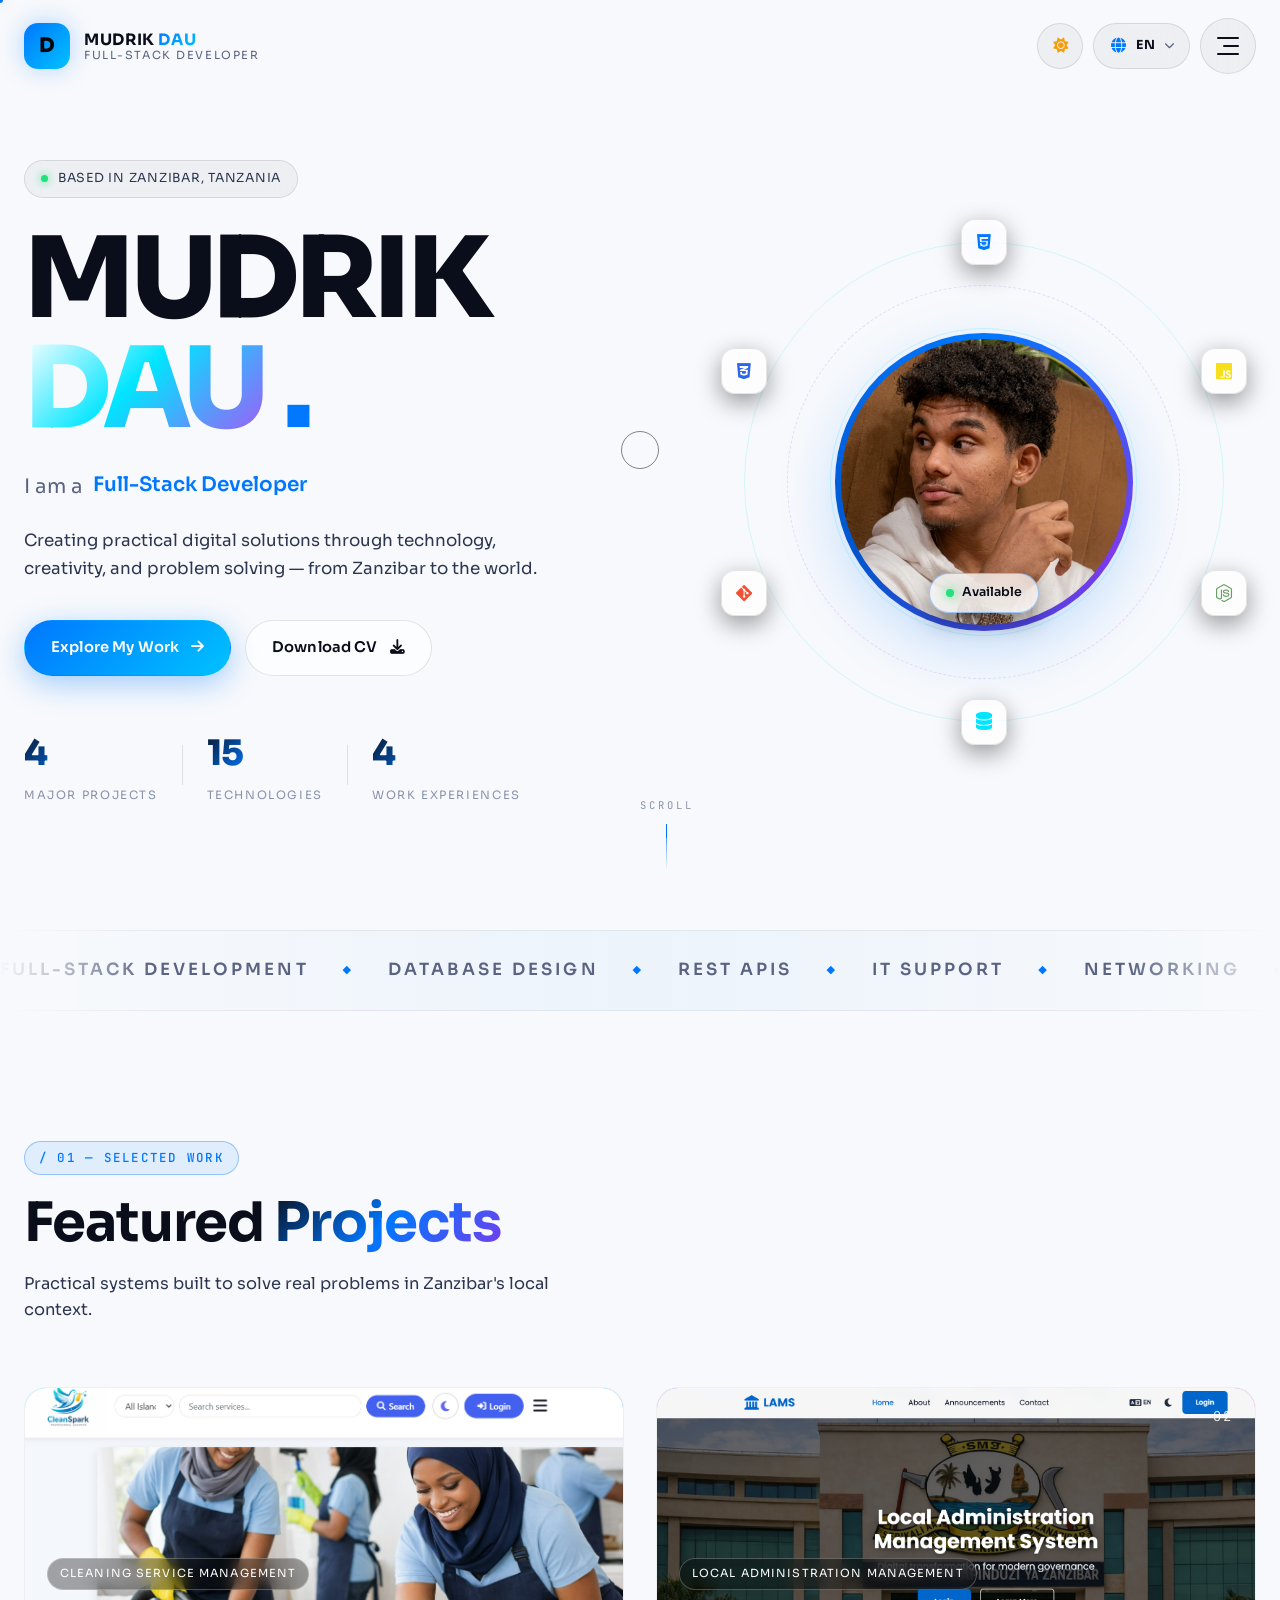
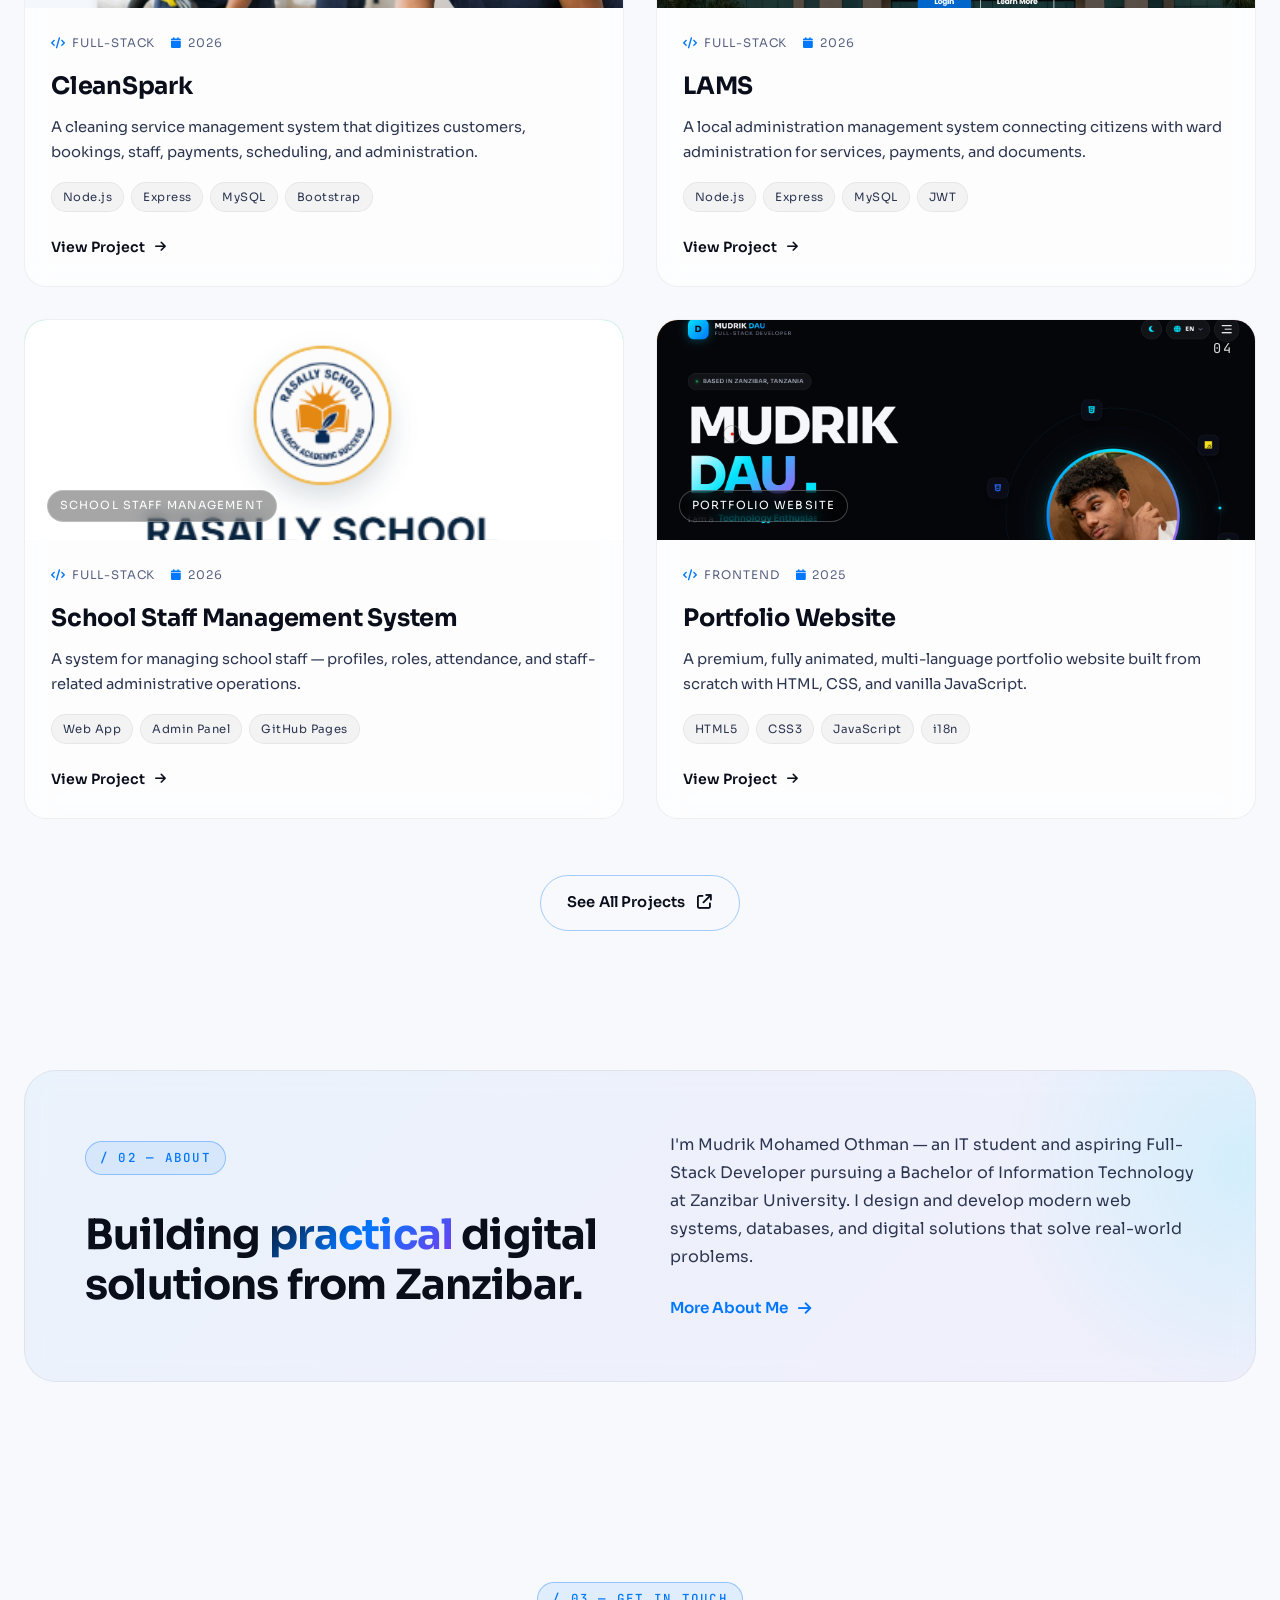
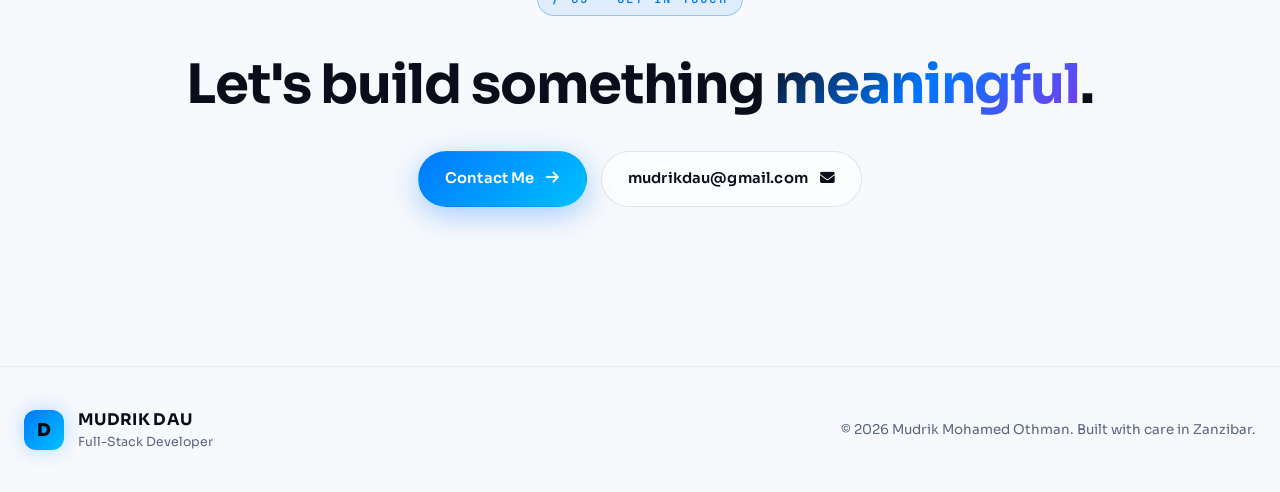
==== index.html @ d0002aa5 "heavy improve" ====
<!DOCTYPE html>
<html lang="en">
<head>
    <meta charset="UTF-8" />
    <meta name="viewport" content="width=device-width, initial-scale=1.0" />
    <meta name="description" content="Mudrik Dau — Full-Stack Developer, IT Student & Technology Enthusiast from Zanzibar. Creating practical digital solutions." />
    <meta name="author" content="Mudrik Mohamed Othman (DAU)" />
    <meta name="theme-color" content="#05060a" />

    <title>MUDRIK DAU — Full-Stack Developer & IT Student</title>

    <!-- Fonts -->
    <link rel="preconnect" href="https://fonts.googleapis.com" />
    <link rel="preconnect" href="https://fonts.gstatic.com" crossorigin />
    <link href="https://fonts.googleapis.com/css2?family=Sora:wght@300;400;500;600;700;800&family=Space+Grotesk:wght@300;400;500;600;700&family=JetBrains+Mono:wght@300;400;500&display=swap" rel="stylesheet" />

    <!-- Icons -->
    <link rel="stylesheet" href="https://cdnjs.cloudflare.com/ajax/libs/font-awesome/6.5.1/css/all.min.css" />

    <!-- Styles -->
    <link rel="stylesheet" href="css/global.css" />
    <link rel="stylesheet" href="css/navbar.css" />
    <link rel="stylesheet" href="css/controls.css" />
    <link rel="stylesheet" href="css/home.css" />
    <link rel="stylesheet" href="css/animations.css" />
    <link rel="stylesheet" href="css/mobile-perf.css" />
    <link rel="stylesheet" href="css/projects.css" />

    <link rel="icon" type="image/svg+xml" href="data:image/svg+xml,%3Csvg xmlns='http://www.w3.org/2000/svg' viewBox='0 0 100 100'%3E%3Crect width='100' height='100' rx='20' fill='%2305060a'/%3E%3Ctext x='50' y='68' font-size='52' font-family='Arial' font-weight='bold' fill='%2300e5ff' text-anchor='middle'%3ED%3C/text%3E%3C/svg%3E" />

    <!-- FOUC Guard: Apply saved theme before first paint -->
    <script>
        (function () {
            try {
                var t = localStorage.getItem('dau:theme');
                if (t === 'light' || t === 'dark') {
                    document.documentElement.setAttribute('data-theme', t);
                } else if (window.matchMedia && window.matchMedia('(prefers-color-scheme: light)').matches) {
                    document.documentElement.setAttribute('data-theme', 'light');
                } else {
                    document.documentElement.setAttribute('data-theme', 'dark');
                }
                var l = localStorage.getItem('dau:lang');
                if (l && ['en','sw','zh','ar','fr'].indexOf(l) !== -1) {
                    document.documentElement.setAttribute('lang', l);
                    document.documentElement.setAttribute('dir', l === 'ar' ? 'rtl' : 'ltr');
                }
            } catch (e) {}
        })();
    </script>
</head>
<body>

    <!-- ==================== LOADING SCREEN ==================== -->
    <div class="loader" id="loader">
        <div class="loader__content">
            <div class="loader__logo">
                <span class="loader__letter">D</span>
                <span class="loader__letter">A</span>
                <span class="loader__letter">U</span>
            </div>
            <div class="loader__bar">
                <div class="loader__bar-fill" id="loaderBar"></div>
            </div>
            <p class="loader__text">INITIALIZING <span class="loader__dots">...</span></p>
        </div>
    </div>

    <!-- ==================== CUSTOM CURSOR ==================== -->
    <div class="cursor" id="cursor">
        <div class="cursor__dot"></div>
        <div class="cursor__ring"></div>
    </div>

    <!-- ==================== BACKGROUND LAYERS ==================== -->
    <div class="bg-layers">
        <div class="bg-grid"></div>
        <div class="bg-glow bg-glow--1"></div>
        <div class="bg-glow bg-glow--2"></div>
        <div class="bg-glow bg-glow--3"></div>
        <canvas id="particles"></canvas>
    </div>

    <!-- ==================== NAVBAR ==================== -->
    <header class="navbar" id="navbar">
        <div class="navbar__inner">
            <a href="index.html" class="navbar__brand" aria-label="DAU Home">
                <span class="navbar__brand-mark">
                    <span>D</span>
                </span>
                <span class="navbar__brand-text">
                    <span class="navbar__brand-name">MUDRIK <em>DAU</em></span>
                    <span class="navbar__brand-sub" data-i18n="brand.sub">Full-Stack Developer</span>
                </span>
            </a>

            <div class="navbar__actions">

                <!-- Theme Toggle -->
                <button class="ctrl-btn ctrl-btn--theme" id="themeToggle" aria-label="Toggle theme" title="Toggle theme">
                    <span class="ctrl-btn__icon">
                        <i class="fa-solid fa-moon icon-moon"></i>
                        <i class="fa-solid fa-sun icon-sun"></i>
                    </span>
                </button>

                <!-- Language Switcher -->
                <div class="lang" id="langSwitcher">
                    <button class="ctrl-btn ctrl-btn--lang" id="langToggle" aria-label="Change language" aria-expanded="false">
                        <span class="ctrl-btn__icon"><i class="fa-solid fa-globe"></i></span>
                        <span class="ctrl-btn__label" id="langCurrent">EN</span>
                        <span class="ctrl-btn__caret"><i class="fa-solid fa-chevron-down"></i></span>
                    </button>

                    <div class="lang__dropdown" id="langDropdown" role="menu" aria-hidden="true">
                        <button class="lang__item" data-lang="en" role="menuitem">
                            <span class="lang__flag">🇬🇧</span>
                            <span class="lang__name">English</span>
                            <span class="lang__code">EN</span>
                        </button>
                        <button class="lang__item" data-lang="sw" role="menuitem">
                            <span class="lang__flag">🇹🇿</span>
                            <span class="lang__name">Kiswahili</span>
                            <span class="lang__code">SW</span>
                        </button>
                        <button class="lang__item" data-lang="zh" role="menuitem">
                            <span class="lang__flag">🇨🇳</span>
                            <span class="lang__name">中文</span>
                            <span class="lang__code">ZH</span>
                        </button>
                        <button class="lang__item" data-lang="ar" role="menuitem">
                            <span class="lang__flag">🇸🇦</span>
                            <span class="lang__name">العربية</span>
                            <span class="lang__code">AR</span>
                        </button>
                        <button class="lang__item" data-lang="fr" role="menuitem">
                            <span class="lang__flag">🇫🇷</span>
                            <span class="lang__name">Français</span>
                            <span class="lang__code">FR</span>
                        </button>
                    </div>
                </div>

                <!-- Hamburger -->
                <button class="navbar__toggle" id="navbarToggle" aria-label="Open menu" aria-expanded="false">
                    <span></span>
                    <span></span>
                    <span></span>
                </button>
            </div>
        </div>
    </header>

    <!-- ==================== FULLSCREEN MENU ==================== -->
    <nav class="menu" id="menu" aria-hidden="true">
        <div class="menu__bg"></div>
        <div class="menu__inner">
            <div class="menu__aside">
                <div class="menu__aside-block">
                    <span class="menu__aside-label" data-i18n="menu.aside.location">Location</span>
                    <span class="menu__aside-value">Maungani / Kombeni, Zanzibar</span>
                </div>
                <div class="menu__aside-block">
                    <span class="menu__aside-label" data-i18n="menu.aside.email">Email</span>
                    <a href="mailto:mudrikdau@gmail.com" class="menu__aside-value">mudrikdau@gmail.com</a>
                </div>
                <div class="menu__aside-block">
                    <span class="menu__aside-label" data-i18n="menu.aside.availability">Availability</span>
                    <span class="menu__aside-value menu__aside-value--status">
                        <span class="dot dot--live"></span>
                        <span data-i18n="menu.aside.open">Open to opportunities</span>
                    </span>
                </div>
                <div class="menu__aside-block">
                    <span class="menu__aside-label" data-i18n="menu.aside.socials">Socials</span>
                    <div class="menu__socials">
                        <a href="https://github.com/mudrikdau-ux" target="_blank" rel="noopener" aria-label="GitHub"><i class="fa-brands fa-github"></i></a>
                        <a href="https://www.linkedin.com/in/mudrik-dau" target="_blank" rel="noopener" aria-label="LinkedIn"><i class="fa-brands fa-linkedin-in"></i></a>
                        <a href="https://www.instagram.com/youngw_04" target="_blank" rel="noopener" aria-label="Instagram"><i class="fa-brands fa-instagram"></i></a>
                        <a href="https://x.com/" target="_blank" rel="noopener" aria-label="X"><i class="fa-brands fa-x-twitter"></i></a>
                    </div>
                </div>
            </div>

            <ul class="menu__list">
                <li class="menu__item">
                    <a href="index.html" class="menu__link" data-page="home">
                        <span class="menu__num">01</span>
                        <span class="menu__text" data-text="Home" data-i18n="menu.home">Home</span>
                    </a>
                </li>
                <li class="menu__item">
                    <a href="about.html" class="menu__link" data-page="about">
                        <span class="menu__num">02</span>
                        <span class="menu__text" data-text="About" data-i18n="menu.about">About</span>
                    </a>
                </li>
                <li class="menu__item">
                    <a href="skills.html" class="menu__link" data-page="skills">
                        <span class="menu__num">03</span>
                        <span class="menu__text" data-text="Skills" data-i18n="menu.skills">Skills</span>
                    </a>
                </li>
                <li class="menu__item">
                    <a href="experience.html" class="menu__link" data-page="experience">
                        <span class="menu__num">04</span>
                        <span class="menu__text" data-text="Experience" data-i18n="menu.experience">Experience</span>
                    </a>
                </li>
                <li class="menu__item">
                    <a href="projects.html" class="menu__link" data-page="projects">
                        <span class="menu__num">05</span>
                        <span class="menu__text" data-text="Projects" data-i18n="menu.projects">Projects</span>
                    </a>
                </li>
                <li class="menu__item">
                    <a href="certificates.html" class="menu__link" data-page="certificates">
                        <span class="menu__num">06</span>
                        <span class="menu__text" data-text="Certificates" data-i18n="menu.certificates">Certificates</span>
                    </a>
                </li>
                <li class="menu__item">
                    <a href="services.html" class="menu__link" data-page="services">
                        <span class="menu__num">07</span>
                        <span class="menu__text" data-text="Services" data-i18n="menu.services">Services</span>
                    </a>
                </li>
                <li class="menu__item">
                    <a href="achievements.html" class="menu__link" data-page="achievements">
                        <span class="menu__num">08</span>
                        <span class="menu__text" data-text="Achievements" data-i18n="menu.achievements">Achievements</span>
                    </a>
                </li>
                <li class="menu__item">
                    <a href="contact.html" class="menu__link" data-page="contact">
                        <span class="menu__num">09</span>
                        <span class="menu__text" data-text="Contact" data-i18n="menu.contact">Contact</span>
                    </a>
                </li>
            </ul>
        </div>
    </nav>

    <!-- ==================== HOME ==================== -->
    <main class="home" id="home">

        <!-- HERO -->
        <section class="hero">
            <div class="hero__container">

                <div class="hero__left">
                    <div class="hero__tagline">
                        <span class="hero__tagline-dot"></span>
                        <span data-i18n="hero.tagline">Based in Zanzibar, Tanzania</span>
                    </div>

                    <h1 class="hero__title">
                        <span class="hero__title-line" data-line="1">
                            <span class="hero__title-word">MUDRIK</span>
                        </span>
                        <span class="hero__title-line hero__title-line--accent" data-line="2">
                            <span class="hero__title-word">DAU</span>
                            <span class="hero__title-mark">.</span>
                        </span>
                    </h1>

                    <div class="hero__role">
                        <span class="hero__role-static" data-i18n="hero.roleStatic">I am a</span>
                        <span class="hero__role-rotate" id="roleRotate">
                            <span class="hero__role-word" data-i18n="hero.roles.0">Full-Stack Developer</span>
                            <span class="hero__role-word" data-i18n="hero.roles.1">IT Student</span>
                            <span class="hero__role-word" data-i18n="hero.roles.2">Technology Enthusiast</span>
                            <span class="hero__role-word" data-i18n="hero.roles.3">Problem Solver</span>
                        </span>
                    </div>

                    <p class="hero__desc" data-i18n="hero.desc">
                        Creating practical digital solutions through technology,
                        creativity, and problem solving — from Zanzibar to the world.
                    </p>

                    <div class="hero__actions">
                        <a href="projects.html" class="btn btn--primary" data-cursor="hover">
                            <span class="btn__text" data-i18n="hero.cta.primary">Explore My Work</span>
                            <span class="btn__icon"><i class="fa-solid fa-arrow-right"></i></span>
                        </a>
                        <a href="assets/images/cv/Mudrik_Mohamed_Othman_CV.pdf" class="btn btn--ghost" data-cursor="hover" download>
                            <span class="btn__text" data-i18n="hero.cta.secondary">Download CV</span>
                            <span class="btn__icon"><i class="fa-solid fa-download"></i></span>
                        </a>
                    </div>

                    <div class="hero__stats">
                        <div class="hero__stat">
                            <span class="hero__stat-num" data-count="4">0</span>
                            <span class="hero__stat-label" data-i18n="hero.stats.projects">Major Projects</span>
                        </div>
                        <div class="hero__stat-divider"></div>
                        <div class="hero__stat">
                            <span class="hero__stat-num" data-count="15">0</span>
                            <span class="hero__stat-label" data-i18n="hero.stats.technologies">Technologies</span>
                        </div>
                        <div class="hero__stat-divider"></div>
                        <div class="hero__stat">
                            <span class="hero__stat-num" data-count="4">0</span>
                            <span class="hero__stat-label" data-i18n="hero.stats.experiences">Work Experiences</span>
                        </div>
                    </div>
                </div>

                <div class="hero__right">
                    <div class="hero__visual">
                        <div class="hero__visual-ring hero__visual-ring--outer"></div>
                        <div class="hero__visual-ring hero__visual-ring--mid"></div>
                        <div class="hero__visual-ring hero__visual-ring--inner"></div>

                        <div class="hero__visual-orbit">
                            <span class="hero__chip hero__chip--1"><i class="fa-brands fa-html5"></i></span>
                            <span class="hero__chip hero__chip--2"><i class="fa-brands fa-js"></i></span>
                            <span class="hero__chip hero__chip--3"><i class="fa-brands fa-node-js"></i></span>
                            <span class="hero__chip hero__chip--4"><i class="fa-solid fa-database"></i></span>
                            <span class="hero__chip hero__chip--5"><i class="fa-brands fa-git-alt"></i></span>
                            <span class="hero__chip hero__chip--6"><i class="fa-brands fa-css3-alt"></i></span>
                        </div>

                        <div class="hero__visual-card" data-tilt>
                            <div class="hero__visual-card-inner">
                                <img src="assets/images/profile/profile.jpg" alt="Mudrik Dau" class="hero__photo" onerror="this.style.display='none'; this.parentElement.classList.add('hero__visual-card-inner--placeholder');" />
                                <div class="hero__visual-card-placeholder">
                                    <span>DAU</span>
                                    <small data-i18n="hero.profile">Profile</small>
                                </div>
                                <div class="hero__visual-card-shine"></div>
                            </div>
                            <div class="hero__visual-badge">
                                <span class="dot dot--live"></span>
                                <span data-i18n="hero.badge">Available</span>
                            </div>
                        </div>
                    </div>
                </div>

            </div>

            <div class="hero__scroll">
                <span data-i18n="hero.scroll">Scroll</span>
                <div class="hero__scroll-line"></div>
            </div>
        </section>

        <!-- MARQUEE STRIP -->
        <section class="marquee" aria-hidden="true">
            <div class="marquee__track">
                <div class="marquee__group">
                    <span data-i18n="marquee.1">FULL-STACK DEVELOPMENT</span>
                    <span class="marquee__dot">◆</span>
                    <span data-i18n="marquee.2">DATABASE DESIGN</span>
                    <span class="marquee__dot">◆</span>
                    <span data-i18n="marquee.3">REST APIS</span>
                    <span class="marquee__dot">◆</span>
                    <span data-i18n="marquee.4">IT SUPPORT</span>
                    <span class="marquee__dot">◆</span>
                    <span data-i18n="marquee.5">NETWORKING</span>
                    <span class="marquee__dot">◆</span>
                    <span data-i18n="marquee.6">PROBLEM SOLVING</span>
                    <span class="marquee__dot">◆</span>
                </div>
                <div class="marquee__group" aria-hidden="true">
                    <span data-i18n="marquee.1">FULL-STACK DEVELOPMENT</span>
                    <span class="marquee__dot">◆</span>
                    <span data-i18n="marquee.2">DATABASE DESIGN</span>
                    <span class="marquee__dot">◆</span>
                    <span data-i18n="marquee.3">REST APIS</span>
                    <span class="marquee__dot">◆</span>
                    <span data-i18n="marquee.4">IT SUPPORT</span>
                    <span class="marquee__dot">◆</span>
                    <span data-i18n="marquee.5">NETWORKING</span>
                    <span class="marquee__dot">◆</span>
                    <span data-i18n="marquee.6">PROBLEM SOLVING</span>
                    <span class="marquee__dot">◆</span>
                </div>
            </div>
        </section>

        <!-- ===================================================
             FEATURED PROJECTS
             =================================================== -->
        <section class="featured" id="featured">
            <div class="container">
                <div class="section-head">
                    <span class="section-head__label" data-i18n="featured.label">/ 01 — Selected Work</span>
                    <h2 class="section-head__title">
                        <span data-i18n="featured.titleA">Featured</span>
                        <em data-i18n="featured.titleB">Projects</em>
                    </h2>
                    <p class="section-head__desc" data-i18n="featured.desc">
                        Practical systems built to solve real problems in Zanzibar's local context.
                    </p>
                </div>

                <div class="featured__grid">

                    <!-- ============================================
                         01 — CLEANSPARK
                         ============================================ -->
                    <article class="project-card" data-cursor="hover">
                        <div class="project-card__visual">
                            <div class="project-card__visual-bg" style="background: linear-gradient(135deg, #00e5ff 0%, #0077ff 100%);"></div>
                            <img
                                src="assets/images/projects/csms.png"
                                alt="CleanSpark — Cleaning Service Management System preview"
                                class="proj-card__visual-img"
                                loading="lazy"
                                onerror="this.setAttribute('data-fallback','true');"
                            />
                            <div class="project-card__visual-grid"></div>
                            <div class="project-card__visual-num">01</div>
                            <div class="project-card__visual-tag" data-i18n="project.cleanspark.tag">Cleaning Service Management</div>
                        </div>
                        <div class="project-card__body">
                            <div class="project-card__meta">
                                <span class="project-card__meta-item"><i class="fa-solid fa-code"></i> <span data-i18n="project.meta.fullstack">Full-Stack</span></span>
                                <span class="project-card__meta-item"><i class="fa-solid fa-calendar"></i> 2026</span>
                            </div>
                            <h3 class="project-card__title">CleanSpark</h3>
                            <p class="project-card__desc" data-i18n="project.cleanspark.desc">
                                A cleaning service management system that digitizes customers,
                                bookings, staff, payments, scheduling, and administration.
                            </p>
                            <div class="project-card__tags">
                                <span>Node.js</span>
                                <span>Express</span>
                                <span>MySQL</span>
                                <span>Bootstrap</span>
                            </div>
                            <a href="projects.html" class="project-card__link">
                                <span data-i18n="project.view">View Project</span>
                                <i class="fa-solid fa-arrow-right"></i>
                            </a>
                        </div>
                    </article>

                    <!-- ============================================
                         02 — LAMS
                         ============================================ -->
                    <article class="project-card" data-cursor="hover">
                        <div class="project-card__visual">
                            <div class="project-card__visual-bg" style="background: linear-gradient(135deg, #a855f7 0%, #ec4899 100%);"></div>
                            <img
                                src="assets/images/projects/lams.png"
                                alt="LAMS — Local Administration Management System preview"
                                class="proj-card__visual-img"
                                loading="lazy"
                                onerror="this.setAttribute('data-fallback','true');"
                            />
                            <div class="project-card__visual-grid"></div>
                            <div class="project-card__visual-num">02</div>
                            <div class="project-card__visual-tag" data-i18n="project.lams.tag">Local Administration Management</div>
                        </div>
                        <div class="project-card__body">
                            <div class="project-card__meta">
                                <span class="project-card__meta-item"><i class="fa-solid fa-code"></i> <span data-i18n="project.meta.fullstack">Full-Stack</span></span>
                                <span class="project-card__meta-item"><i class="fa-solid fa-calendar"></i> 2026</span>
                            </div>
                            <h3 class="project-card__title">LAMS</h3>
                            <p class="project-card__desc" data-i18n="project.lams.desc">
                                A local administration management system connecting citizens
                                with ward administration for services, payments, and documents.
                            </p>
                            <div class="project-card__tags">
                                <span>Node.js</span>
                                <span>Express</span>
                                <span>MySQL</span>
                                <span>JWT</span>
                            </div>
                            <a href="projects.html" class="project-card__link">
                                <span data-i18n="project.view">View Project</span>
                                <i class="fa-solid fa-arrow-right"></i>
                            </a>
                        </div>
                    </article>

                    <!-- ============================================
                         03 — SCHOOL STAFF MANAGEMENT SYSTEM
                         ============================================ -->
                    <article class="project-card" data-cursor="hover">
                        <div class="project-card__visual">
                            <div class="project-card__visual-bg" style="background: linear-gradient(135deg, #22e07a 0%, #00e5ff 100%);"></div>
                            <img
                                src="assets/images/projects/ssms.png"
                                alt="School Staff Management System preview"
                                class="proj-card__visual-img"
                                loading="lazy"
                                onerror="this.setAttribute('data-fallback','true');"
                            />
                            <div class="project-card__visual-grid"></div>
                            <div class="project-card__visual-num">03</div>
                            <div class="project-card__visual-tag" data-i18n="project.ssms.tag">School Staff Management</div>
                        </div>
                        <div class="project-card__body">
                            <div class="project-card__meta">
                                <span class="project-card__meta-item"><i class="fa-solid fa-code"></i> <span data-i18n="project.meta.fullstack">Full-Stack</span></span>
                                <span class="project-card__meta-item"><i class="fa-solid fa-calendar"></i> 2026</span>
                            </div>
                            <h3 class="project-card__title">School Staff Management System</h3>
                            <p class="project-card__desc" data-i18n="project.ssms.desc">
                                A system for managing school staff — profiles, roles,
                                attendance, and staff-related administrative operations.
                            </p>
                            <div class="project-card__tags">
                                <span>Web App</span>
                                <span>Admin Panel</span>
                                <span>GitHub Pages</span>
                            </div>
                            <a href="projects.html" class="project-card__link">
                                <span data-i18n="project.view">View Project</span>
                                <i class="fa-solid fa-arrow-right"></i>
                            </a>
                        </div>
                    </article>

                    <!-- ============================================
                         04 — PORTFOLIO WEBSITE
                         ============================================ -->
                    <article class="project-card" data-cursor="hover">
                        <div class="project-card__visual">
                            <div class="project-card__visual-bg" style="background: linear-gradient(135deg, #f59e0b 0%, #a855f7 100%);"></div>
                            <img
                                src="assets/images/projects/portfolio.png"
                                alt="Mudrik Dau Portfolio Website preview"
                                class="proj-card__visual-img"
                                loading="lazy"
                                onerror="this.setAttribute('data-fallback','true');"
                            />
                            <div class="project-card__visual-grid"></div>
                            <div class="project-card__visual-num">04</div>
                            <div class="project-card__visual-tag" data-i18n="project.portfolio.tag">Portfolio Website</div>
                        </div>
                        <div class="project-card__body">
                            <div class="project-card__meta">
                                <span class="project-card__meta-item"><i class="fa-solid fa-code"></i> <span data-i18n="project.meta.frontend">Frontend</span></span>
                                <span class="project-card__meta-item"><i class="fa-solid fa-calendar"></i> 2025</span>
                            </div>
                            <h3 class="project-card__title">Portfolio Website</h3>
                            <p class="project-card__desc" data-i18n="project.portfolio.desc">
                                A premium, fully animated, multi-language portfolio website
                                built from scratch with HTML, CSS, and vanilla JavaScript.
                            </p>
                            <div class="project-card__tags">
                                <span>HTML5</span>
                                <span>CSS3</span>
                                <span>JavaScript</span>
                                <span>i18n</span>
                            </div>
                            <a href="projects.html" class="project-card__link">
                                <span data-i18n="project.view">View Project</span>
                                <i class="fa-solid fa-arrow-right"></i>
                            </a>
                        </div>
                    </article>

                </div>

                <div class="featured__cta">
                    <a href="projects.html" class="btn btn--outline" data-cursor="hover">
                        <span class="btn__text" data-i18n="featured.cta">See All Projects</span>
                        <span class="btn__icon"><i class="fa-solid fa-arrow-up-right-from-square"></i></span>
                    </a>
                </div>
            </div>
        </section>

        <!-- QUICK ABOUT STRIP -->
        <section class="quick-about">
            <div class="container">
                <div class="quick-about__grid">
                    <div class="quick-about__left">
                        <span class="section-head__label" data-i18n="quickabout.label">/ 02 — About</span>
                        <h2 class="quick-about__title">
                            <span data-i18n="quickabout.titleA">Building</span>
                            <em data-i18n="quickabout.titleB">practical</em>
                            <span data-i18n="quickabout.titleC">digital solutions from Zanzibar.</span>
                        </h2>
                    </div>
                    <div class="quick-about__right">
                        <p data-i18n="quickabout.desc">
                            I'm Mudrik Mohamed Othman — an IT student and aspiring Full-Stack Developer
                            pursuing a Bachelor of Information Technology at Zanzibar University.
                            I design and develop modern web systems, databases, and digital
                            solutions that solve real-world problems.
                        </p>
                        <a href="about.html" class="link-arrow" data-cursor="hover">
                            <span data-i18n="quickabout.link">More About Me</span>
                            <i class="fa-solid fa-arrow-right"></i>
                        </a>
                    </div>
                </div>
            </div>
        </section>

        <!-- CTA CONTACT -->
        <section class="cta-band">
            <div class="container">
                <div class="cta-band__inner">
                    <span class="section-head__label" data-i18n="cta.label">/ 03 — Get in Touch</span>
                    <h2 class="cta-band__title">
                        <span data-i18n="cta.titleA">Let's build something</span>
                        <em data-i18n="cta.titleB">meaningful</em><span>.</span>
                    </h2>
                    <div class="cta-band__actions">
                        <a href="contact.html" class="btn btn--primary" data-cursor="hover">
                            <span class="btn__text" data-i18n="cta.contact">Contact Me</span>
                            <span class="btn__icon"><i class="fa-solid fa-arrow-right"></i></span>
                        </a>
                        <a href="mailto:mudrikdau@gmail.com" class="btn btn--ghost" data-cursor="hover">
                            <span class="btn__text">mudrikdau@gmail.com</span>
                            <span class="btn__icon"><i class="fa-solid fa-envelope"></i></span>
                        </a>
                    </div>
                </div>
            </div>
        </section>

    </main>

    <!-- ==================== FOOTER ==================== -->
    <footer class="footer">
        <div class="container">
            <div class="footer__inner">
                <div class="footer__brand">
                    <span class="footer__brand-mark">D</span>
                    <div>
                        <span class="footer__brand-name">MUDRIK DAU</span>
                        <span class="footer__brand-sub" data-i18n="brand.sub">Full-Stack Developer | IT Student</span>
                    </div>
                </div>
                <p class="footer__copy">
                    © <span id="year"></span> Mudrik Mohamed Othman. <span data-i18n="footer.copy">Built with care in Zanzibar.</span>
                </p>
            </div>
        </div>
    </footer>

    <!-- Scripts -->
    <script src="js/i18n.js"></script>
    <script src="js/theme.js"></script>
    <script src="js/global.js"></script>
    <script src="js/navbar.js"></script>
    <script src="js/particles.js"></script>
    <script src="js/animations.js"></script>
    <script src="js/home.js"></script>
</body>
</html>
---- css/global.css ----
/* =========================================================
   GLOBAL DESIGN SYSTEM — MUDRIK DAU PORTFOLIO
   ========================================================= */

/* ---------- RESET ---------- */
*,
*::before,
*::after {
    margin: 0;
    padding: 0;
    box-sizing: border-box;
}

html {
    scroll-behavior: smooth;
    -webkit-text-size-adjust: 100%;
}

body {
    font-family: 'Sora', 'Space Grotesk', system-ui, -apple-system, sans-serif;
    background: var(--bg-0);
    color: var(--text-0);
    line-height: 1.6;
    overflow-x: hidden;
    min-height: 100vh;
    -webkit-font-smoothing: antialiased;
    -moz-osx-font-smoothing: grayscale;
}

/* ---------- THEME FOUC GUARD ---------- */
html {
    background: #05060a;
}
html[data-theme="light"] {
    background: #f7f9fc;
}

body.no-scroll {
    overflow: hidden;
}

img,
picture,
video,
canvas,
svg {
    display: block;
    max-width: 100%;
}

a {
    color: inherit;
    text-decoration: none;
}

button {
    font: inherit;
    color: inherit;
    background: none;
    border: none;
    cursor: pointer;
}

ul,
ol {
    list-style: none;
}

input,
textarea,
select {
    font: inherit;
    color: inherit;
}

/* ---------- DESIGN TOKENS ---------- */
:root {
    /* Backgrounds */
    --bg-0: #05060a;
    --bg-1: #0a0c14;
    --bg-2: #0f1220;
    --bg-3: #151a2c;

    /* Surfaces */
    --surface-1: rgba(255, 255, 255, 0.03);
    --surface-2: rgba(255, 255, 255, 0.05);
    --surface-3: rgba(255, 255, 255, 0.08);
    --glass-bg: rgba(15, 18, 32, 0.55);
    --glass-border: rgba(255, 255, 255, 0.08);

    /* Text */
    --text-0: #f5f7fa;
    --text-1: #b8c0d4;
    --text-2: #7a8299;
    --text-3: #4a5266;

    /* Accents */
    --accent: #00e5ff;
    --accent-2: #0077ff;
    --accent-3: #a855f7;
    --accent-glow: rgba(0, 229, 255, 0.35);
    --accent-soft: rgba(0, 229, 255, 0.12);

    /* Status */
    --green: #22e07a;
    --red: #ff4d6d;

    /* Borders */
    --border-1: rgba(255, 255, 255, 0.06);
    --border-2: rgba(255, 255, 255, 0.1);
    --border-accent: rgba(0, 229, 255, 0.3);

    /* Gradients */
    --grad-accent: linear-gradient(135deg, #00e5ff 0%, #0077ff 100%);
    --grad-accent-2: linear-gradient(135deg, #a855f7 0%, #ec4899 100%);
    --grad-text: linear-gradient(135deg, #ffffff 0%, #00e5ff 50%, #a855f7 100%);

    /* Shadows */
    --shadow-sm: 0 2px 8px rgba(0, 0, 0, 0.3);
    --shadow-md: 0 8px 32px rgba(0, 0, 0, 0.4);
    --shadow-lg: 0 20px 60px rgba(0, 0, 0, 0.5);
    --shadow-glow: 0 0 40px rgba(0, 229, 255, 0.25);

    /* Radii */
    --r-sm: 8px;
    --r-md: 14px;
    --r-lg: 22px;
    --r-xl: 32px;
    --r-full: 999px;

    /* Layout */
    --container: 1280px;
    --container-pad: 24px;
    --nav-h: 84px;

    /* Motion */
    --ease: cubic-bezier(0.22, 1, 0.36, 1);
    --ease-2: cubic-bezier(0.65, 0, 0.35, 1);
    --dur-1: 0.25s;
    --dur-2: 0.45s;
    --dur-3: 0.8s;

    /* Typography scale */
    --font-mono: 'JetBrains Mono', ui-monospace, monospace;
}

/* ---------- CONTAINER ---------- */
.container {
    width: 100%;
    max-width: var(--container);
    margin-inline: auto;
    padding-inline: var(--container-pad);
}

/* ---------- BACKGROUND LAYERS ---------- */
.bg-layers {
    position: fixed;
    inset: 0;
    z-index: -1;
    pointer-events: none;
    overflow: hidden;
    background: var(--bg-0);
}

.bg-grid {
    position: absolute;
    inset: 0;
    background-image:
        linear-gradient(rgba(255, 255, 255, 0.025) 1px, transparent 1px),
        linear-gradient(90deg, rgba(255, 255, 255, 0.025) 1px, transparent 1px);
    background-size: 60px 60px;
    mask-image: radial-gradient(ellipse 80% 60% at 50% 40%, #000 30%, transparent 100%);
    -webkit-mask-image: radial-gradient(ellipse 80% 60% at 50% 40%, #000 30%, transparent 100%);
}

.bg-glow {
    position: absolute;
    border-radius: 50%;
    filter: blur(120px);
    opacity: 0.55;
    will-change: transform;
}

.bg-glow--1 {
    width: 620px;
    height: 620px;
    background: radial-gradient(circle, rgba(0, 229, 255, 0.35), transparent 70%);
    top: -180px;
    left: -180px;
    animation: glowFloat1 22s ease-in-out infinite;
}

.bg-glow--2 {
    width: 720px;
    height: 720px;
    background: radial-gradient(circle, rgba(168, 85, 247, 0.28), transparent 70%);
    bottom: -260px;
    right: -220px;
    animation: glowFloat2 26s ease-in-out infinite;
}

.bg-glow--3 {
    width: 480px;
    height: 480px;
    background: radial-gradient(circle, rgba(0, 119, 255, 0.22), transparent 70%);
    top: 45%;
    left: 55%;
    animation: glowFloat3 30s ease-in-out infinite;
}

@keyframes glowFloat1 {
    0%, 100% { transform: translate(0, 0) scale(1); }
    50% { transform: translate(80px, 60px) scale(1.15); }
}

@keyframes glowFloat2 {
    0%, 100% { transform: translate(0, 0) scale(1); }
    50% { transform: translate(-90px, -70px) scale(1.12); }
}

@keyframes glowFloat3 {
    0%, 100% { transform: translate(0, 0) scale(1); }
    50% { transform: translate(-60px, 80px) scale(0.9); }
}

#particles {
    position: absolute;
    inset: 0;
    width: 100%;
    height: 100%;
    opacity: 0.6;
}

/* ---------- SELECTION ---------- */
::selection {
    background: var(--accent);
    color: #05060a;
}

/* ---------- SCROLLBAR ---------- */
::-webkit-scrollbar {
    width: 10px;
}

::-webkit-scrollbar-track {
    background: var(--bg-0);
}

::-webkit-scrollbar-thumb {
    background: linear-gradient(180deg, var(--accent), var(--accent-3));
    border-radius: 999px;
    border: 2px solid var(--bg-0);
}

::-webkit-scrollbar-thumb:hover {
    background: linear-gradient(180deg, var(--accent-3), var(--accent));
}

/* ---------- TYPOGRAPHY HELPERS ---------- */
.section-head {
    max-width: 720px;
    margin-bottom: 64px;
}

.section-head__label {
    display: inline-block;
    font-family: var(--font-mono);
    font-size: 0.78rem;
    font-weight: 500;
    letter-spacing: 0.18em;
    text-transform: uppercase;
    color: var(--accent);
    margin-bottom: 18px;
    padding: 6px 14px;
    background: var(--accent-soft);
    border: 1px solid var(--border-accent);
    border-radius: var(--r-full);
}

.section-head__title {
    font-size: clamp(2rem, 5vw, 3.4rem);
    font-weight: 700;
    line-height: 1.1;
    letter-spacing: -0.02em;
    margin-bottom: 18px;
}

.section-head__title em {
    font-style: normal;
    background: var(--grad-text);
    -webkit-background-clip: text;
    background-clip: text;
    -webkit-text-fill-color: transparent;
}

.section-head__desc {
    color: var(--text-1);
    font-size: 1.02rem;
    max-width: 560px;
}

/* ---------- BUTTONS ---------- */
.btn {
    position: relative;
    display: inline-flex;
    align-items: center;
    gap: 12px;
    padding: 15px 26px;
    font-size: 0.92rem;
    font-weight: 600;
    letter-spacing: 0.01em;
    border-radius: var(--r-full);
    border: 1px solid transparent;
    cursor: pointer;
    overflow: hidden;
    transition: transform var(--dur-1) var(--ease),
                box-shadow var(--dur-2) var(--ease),
                background var(--dur-2) var(--ease),
                border-color var(--dur-2) var(--ease);
    will-change: transform;
}

.btn__text {
    position: relative;
    z-index: 2;
}

.btn__icon {
    position: relative;
    z-index: 2;
    display: inline-flex;
    align-items: center;
    justify-content: center;
    transition: transform var(--dur-2) var(--ease);
}

.btn:hover .btn__icon {
    transform: translateX(4px);
}

.btn--primary {
    background: var(--grad-accent);
    color: #05060a;
    box-shadow: 0 8px 30px rgba(0, 229, 255, 0.35);
}

.btn--primary::before {
    content: '';
    position: absolute;
    inset: 0;
    background: linear-gradient(135deg, #ffffff 0%, #00e5ff 100%);
    opacity: 0;
    transition: opacity var(--dur-2) var(--ease);
}

.btn--primary:hover::before {
    opacity: 1;
}

.btn--primary:hover {
    transform: translateY(-3px);
    box-shadow: 0 14px 44px rgba(0, 229, 255, 0.5);
}

.btn--ghost {
    background: var(--surface-2);
    color: var(--text-0);
    border-color: var(--border-2);
    backdrop-filter: blur(12px);
    -webkit-backdrop-filter: blur(12px);
}

.btn--ghost:hover {
    background: var(--surface-3);
    border-color: var(--border-accent);
    transform: translateY(-3px);
    box-shadow: 0 10px 30px rgba(0, 229, 255, 0.15);
}

.btn--outline {
    background: transparent;
    color: var(--text-0);
    border-color: var(--border-accent);
}

.btn--outline:hover {
    background: var(--accent-soft);
    transform: translateY(-3px);
    box-shadow: 0 10px 30px rgba(0, 229, 255, 0.2);
}


.link-arrow {
    display: inline-flex;
    align-items: center;
    gap: 10px;
    font-weight: 600;
    font-size: 0.95rem;
    color: var(--accent);
    transition: gap var(--dur-2) var(--ease), color var(--dur-2) var(--ease);
}

.link-arrow:hover {
    gap: 16px;
    color: #ffffff;
}

/* ---------- DOT ---------- */
.dot {
    display: inline-block;
    width: 8px;
    height: 8px;
    border-radius: 50%;
    background: var(--green);
    box-shadow: 0 0 12px var(--green);
}

.dot--live {
    animation: dotPulse 2s ease-in-out infinite;
}

@keyframes dotPulse {
    0%, 100% { opacity: 1; transform: scale(1); }
    50% { opacity: 0.5; transform: scale(0.8); }
}

/* ---------- LOADER ---------- */
.loader {
    position: fixed;
    inset: 0;
    z-index: 99999;
    background: var(--bg-0);
    display: flex;
    align-items: center;
    justify-content: center;
    transition: opacity 0.6s var(--ease), visibility 0.6s var(--ease);
}

.loader.is-hidden {
    opacity: 0;
    visibility: hidden;
    pointer-events: none;
}

.loader__content {
    display: flex;
    flex-direction: column;
    align-items: center;
    gap: 28px;
}

.loader__logo {
    display: flex;
    gap: 6px;
    font-family: 'Sora', sans-serif;
    font-weight: 800;
    font-size: clamp(2.5rem, 8vw, 4.5rem);
    letter-spacing: -0.02em;
}

.loader__letter {
    display: inline-block;
    background: var(--grad-text);
    -webkit-background-clip: text;
    background-clip: text;
    -webkit-text-fill-color: transparent;
    opacity: 0;
    transform: translateY(30px) rotateX(-90deg);
    animation: loaderLetter 0.8s var(--ease) forwards;
}

.loader__letter:nth-child(1) { animation-delay: 0.1s; }
.loader__letter:nth-child(2) { animation-delay: 0.25s; }
.loader__letter:nth-child(3) { animation-delay: 0.4s; }

@keyframes loaderLetter {
    to {
        opacity: 1;
        transform: translateY(0) rotateX(0);
    }
}

.loader__bar {
    width: 260px;
    height: 2px;
    background: var(--surface-3);
    border-radius: var(--r-full);
    overflow: hidden;
    position: relative;
}

.loader__bar-fill {
    height: 100%;
    width: 0%;
    background: var(--grad-accent);
    border-radius: var(--r-full);
    transition: width 0.15s linear;
    box-shadow: 0 0 12px var(--accent-glow);
}

.loader__text {
    font-family: var(--font-mono);
    font-size: 0.72rem;
    letter-spacing: 0.28em;
    color: var(--text-2);
    text-transform: uppercase;
}

.loader__dots {
    display: inline-block;
    width: 24px;
    animation: dotsBlink 1.2s steps(4, end) infinite;
    overflow: hidden;
    vertical-align: bottom;
}

@keyframes dotsBlink {
    0% { width: 0; }
    100% { width: 24px; }
}

/* ---------- THEME TRANSITION ---------- */
body,
.navbar,
.menu__bg,
.project-card,
.footer,
.btn,
.ctrl-btn,
.lang__dropdown,
.quick-about__grid {
    transition:
        background-color 0.5s var(--ease),
        color 0.5s var(--ease),
        border-color 0.5s var(--ease);
}

/* ---------- CUSTOM CURSOR ---------- */
.cursor {
    position: fixed;
    top: 0;
    left: 0;
    z-index: 99998;
    pointer-events: none;
    mix-blend-mode: difference;
    display: none;
}

@media (hover: hover) and (pointer: fine) {
    .cursor { display: block; }
}

.cursor__dot,
.cursor__ring {
    position: absolute;
    top: 0;
    left: 0;
    border-radius: 50%;
    transform: translate(-50%, -50%);
    will-change: transform, width, height;
}

.cursor__dot {
    width: 6px;
    height: 6px;
    background: var(--accent);
    transition: transform 0.08s linear;
    box-shadow: 0 0 14px var(--accent-glow);
}

.cursor__ring {
    width: 38px;
    height: 38px;
    border: 1.5px solid rgba(255, 255, 255, 0.55);
    transition: transform 0.18s var(--ease),
                width 0.25s var(--ease),
                height 0.25s var(--ease),
                border-color 0.25s var(--ease),
                background 0.25s var(--ease);
}

.cursor.is-hover .cursor__ring {
    width: 64px;
    height: 64px;
    border-color: var(--accent);
    background: rgba(0, 229, 255, 0.08);
}

.cursor.is-hover .cursor__dot {
    transform: translate(-50%, -50%) scale(0.5);
}

.cursor.is-click .cursor__ring {
    width: 26px;
    height: 26px;
    background: rgba(0, 229, 255, 0.25);
}

/* ---------- FOOTER ---------- */
.footer {
    position: relative;
    margin-top: 120px;
    padding: 40px 0;
    border-top: 1px solid var(--border-1);
    background: rgba(5, 6, 10, 0.6);
    backdrop-filter: blur(12px);
    -webkit-backdrop-filter: blur(12px);
}

.footer__inner {
    display: flex;
    align-items: center;
    justify-content: space-between;
    gap: 24px;
    flex-wrap: wrap;
}

.footer__brand {
    display: flex;
    align-items: center;
    gap: 14px;
}

.footer__brand-mark {
    display: grid;
    place-items: center;
    width: 40px;
    height: 40px;
    border-radius: 12px;
    background: var(--grad-accent);
    color: #05060a;
    font-weight: 800;
    font-size: 1.1rem;
    box-shadow: 0 0 20px var(--accent-glow);
}

.footer__brand-name {
    display: block;
    font-weight: 700;
    letter-spacing: 0.02em;
}

.footer__brand-sub {
    display: block;
    font-size: 0.78rem;
    color: var(--text-2);
}

.footer__copy {
    font-size: 0.84rem;
    color: var(--text-2);
}

/* ---------- UTILITIES ---------- */
.reveal {
    opacity: 0;
    transform: translateY(40px);
    transition: opacity 0.9s var(--ease), transform 0.9s var(--ease);
}

.reveal.is-visible {
    opacity: 1;
    transform: translateY(0);
}

/* ---------- REDUCED MOTION ---------- */
@media (prefers-reduced-motion: reduce) {
    *,
    *::before,
    *::after {
        animation-duration: 0.01ms !important;
        animation-iteration-count: 1 !important;
        transition-duration: 0.01ms !important;
        scroll-behavior: auto !important;
    }

    .reveal {
        opacity: 1;
        transform: none;
    }
}
---- css/navbar.css ----
/* =========================================================
   NAVBAR + FULLSCREEN MENU
   ========================================================= */

/* ---------- NAVBAR ---------- */
.navbar {
    position: fixed;
    top: 0;
    left: 0;
    width: 100%;
    z-index: 900;
    padding: 18px 0;
    transition: padding var(--dur-2) var(--ease),
                background var(--dur-2) var(--ease),
                backdrop-filter var(--dur-2) var(--ease);
}

.navbar.is-scrolled {
    padding: 10px 0;
    background: rgba(5, 6, 10, 0.65);
    backdrop-filter: blur(18px);
    -webkit-backdrop-filter: blur(18px);
    border-bottom: 1px solid var(--border-1);
}

.navbar__inner {
    width: 100%;
    max-width: var(--container);
    margin-inline: auto;
    padding-inline: var(--container-pad);
    display: flex;
    align-items: center;
    justify-content: space-between;
    gap: 20px;
}

/* ---------- BRAND ---------- */
.navbar__brand {
    display: flex;
    align-items: center;
    gap: 14px;
    z-index: 1001;
    transition: opacity var(--dur-1) var(--ease);
}

.navbar__brand:hover {
    opacity: 0.85;
}

.navbar__brand-mark {
    position: relative;
    display: grid;
    place-items: center;
    width: 46px;
    height: 46px;
    border-radius: 14px;
    background: var(--grad-accent);
    color: #05060a;
    font-weight: 800;
    font-size: 1.25rem;
    box-shadow: 0 0 24px var(--accent-glow);
    overflow: hidden;
    flex-shrink: 0;
}

.navbar__brand-mark::after {
    content: '';
    position: absolute;
    inset: 0;
    background: linear-gradient(120deg, transparent 30%, rgba(255, 255, 255, 0.7) 50%, transparent 70%);
    transform: translateX(-120%);
    animation: brandShine 4s ease-in-out infinite;
}

@keyframes brandShine {
    0%, 60%, 100% { transform: translateX(-120%); }
    80% { transform: translateX(120%); }
}

.navbar__brand-text {
    display: flex;
    flex-direction: column;
    line-height: 1.15;
}

.navbar__brand-name {
    font-size: 0.98rem;
    font-weight: 700;
    letter-spacing: 0.04em;
    color: var(--text-0);
}

.navbar__brand-name em {
    font-style: normal;
    background: var(--grad-accent);
    -webkit-background-clip: text;
    background-clip: text;
    -webkit-text-fill-color: transparent;
}

.navbar__brand-sub {
    font-size: 0.7rem;
    letter-spacing: 0.14em;
    text-transform: uppercase;
    color: var(--text-2);
}

/* ---------- HAMBURGER TOGGLE ---------- */
.navbar__toggle {
    position: relative;
    z-index: 1001;
    display: flex;
    flex-direction: column;
    justify-content: center;
    align-items: center;
    gap: 6px;
    width: 56px;
    height: 56px;
    border-radius: var(--r-full);
    background: var(--surface-2);
    border: 1px solid var(--border-2);
    backdrop-filter: blur(12px);
    -webkit-backdrop-filter: blur(12px);
    transition: transform var(--dur-1) var(--ease),
                background var(--dur-2) var(--ease),
                border-color var(--dur-2) var(--ease),
                box-shadow var(--dur-2) var(--ease);
}

.navbar__toggle:hover {
    background: var(--surface-3);
    border-color: var(--border-accent);
    box-shadow: 0 0 24px var(--accent-glow);
}

.navbar__toggle span {
    display: block;
    width: 22px;
    height: 2px;
    background: var(--text-0);
    border-radius: 2px;
    transition: transform 0.45s var(--ease),
                opacity 0.3s var(--ease),
                width 0.3s var(--ease);
    transform-origin: center;
}

.navbar__toggle span:nth-child(2) {
    width: 16px;
    margin-left: 6px;
}

/* Active state (menu open) */
.navbar__toggle.is-active span:nth-child(1) {
    transform: translateY(8px) rotate(45deg);
    width: 22px;
    margin-left: 0;
}

.navbar__toggle.is-active span:nth-child(2) {
    opacity: 0;
    width: 0;
}

.navbar__toggle.is-active span:nth-child(3) {
    transform: translateY(-8px) rotate(-45deg);
    width: 22px;
    margin-left: 0;
}

/* ---------- FULLSCREEN MENU ---------- */
.menu {
    position: fixed;
    inset: 0;
    z-index: 950;
    pointer-events: none;
    visibility: hidden;
    overflow: hidden;
}

.menu.is-open {
    pointer-events: auto;
    visibility: visible;
}

.menu__bg {
    position: absolute;
    inset: 0;
    background:
        radial-gradient(ellipse 60% 50% at 20% 30%, rgba(0, 229, 255, 0.12), transparent 60%),
        radial-gradient(ellipse 50% 50% at 80% 70%, rgba(168, 85, 247, 0.14), transparent 60%),
        var(--bg-0);
    backdrop-filter: blur(20px);
    -webkit-backdrop-filter: blur(20px);
    opacity: 0;
    transform: scale(1.08);
    transition: opacity 0.5s var(--ease), transform 0.7s var(--ease);
}

.menu.is-open .menu__bg {
    opacity: 1;
    transform: scale(1);
}

.menu__inner {
    position: relative;
    height: 100%;
    width: 100%;
    max-width: var(--container);
    margin-inline: auto;
    padding: calc(var(--nav-h) + 40px) var(--container-pad) 40px;
    display: grid;
    grid-template-columns: 1fr 2fr;
    gap: 60px;
    align-items: center;
    overflow-y: auto;
}

/* Aside (left) */
.menu__aside {
    display: flex;
    flex-direction: column;
    gap: 28px;
    opacity: 0;
    transform: translateX(-30px);
    transition: opacity 0.5s var(--ease) 0.15s, transform 0.6s var(--ease) 0.15s;
}

.menu.is-open .menu__aside {
    opacity: 1;
    transform: translateX(0);
}

.menu__aside-block {
    display: flex;
    flex-direction: column;
    gap: 6px;
}

.menu__aside-label {
    font-family: var(--font-mono);
    font-size: 0.68rem;
    letter-spacing: 0.22em;
    text-transform: uppercase;
    color: var(--text-3);
}

.menu__aside-value {
    font-size: 0.92rem;
    color: var(--text-1);
    transition: color var(--dur-1) var(--ease);
}

a.menu__aside-value:hover {
    color: var(--accent);
}

.menu__aside-value--status {
    display: inline-flex;
    align-items: center;
    gap: 8px;
}

.menu__socials {
    display: flex;
    gap: 10px;
    margin-top: 4px;
}

.menu__socials a {
    display: grid;
    place-items: center;
    width: 40px;
    height: 40px;
    border-radius: 12px;
    background: var(--surface-2);
    border: 1px solid var(--border-1);
    color: var(--text-1);
    font-size: 1rem;
    transition: transform var(--dur-1) var(--ease),
                color var(--dur-1) var(--ease),
                background var(--dur-2) var(--ease),
                border-color var(--dur-2) var(--ease),
                box-shadow var(--dur-2) var(--ease);
}

.menu__socials a:hover {
    color: #05060a;
    background: var(--accent);
    border-color: var(--accent);
    transform: translateY(-4px);
    box-shadow: 0 10px 24px var(--accent-glow);
}

/* Menu list (right) */
.menu__list {
    display: flex;
    flex-direction: column;
    gap: 4px;
}

.menu__item {
    overflow: hidden;
    opacity: 0;
    transform: translateY(30px);
    transition: opacity 0.4s var(--ease), transform 0.5s var(--ease);
}

.menu.is-open .menu__item {
    opacity: 1;
    transform: translateY(0);
}

/* Stagger */
.menu.is-open .menu__item:nth-child(1) { transition-delay: 0.20s; }
.menu.is-open .menu__item:nth-child(2) { transition-delay: 0.26s; }
.menu.is-open .menu__item:nth-child(3) { transition-delay: 0.32s; }
.menu.is-open .menu__item:nth-child(4) { transition-delay: 0.38s; }
.menu.is-open .menu__item:nth-child(5) { transition-delay: 0.44s; }
.menu.is-open .menu__item:nth-child(6) { transition-delay: 0.50s; }
.menu.is-open .menu__item:nth-child(7) { transition-delay: 0.56s; }
.menu.is-open .menu__item:nth-child(8) { transition-delay: 0.62s; }
.menu.is-open .menu__item:nth-child(9) { transition-delay: 0.68s; }

.menu__link {
    position: relative;
    display: flex;
    align-items: center;
    gap: 22px;
    padding: 8px 0;
    font-size: clamp(1.8rem, 4.5vw, 3rem);
    font-weight: 700;
    letter-spacing: -0.02em;
    line-height: 1.15;
    color: var(--text-2);
    transition: color var(--dur-2) var(--ease),
                transform var(--dur-2) var(--ease),
                padding-left var(--dur-2) var(--ease);
}

.menu__link::before {
    content: '';
    position: absolute;
    left: 0;
    bottom: 4px;
    width: 0;
    height: 2px;
    background: var(--grad-accent);
    transition: width 0.4s var(--ease);
}

.menu__link:hover,
.menu__link.is-active {
    color: var(--text-0);
    padding-left: 20px;
}

.menu__link:hover::before,
.menu__link.is-active::before {
    width: calc(100% - 20px);
}

.menu__link.is-active {
    background: var(--grad-text);
    -webkit-background-clip: text;
    background-clip: text;
    -webkit-text-fill-color: transparent;
}

.menu__num {
    font-family: var(--font-mono);
    font-size: 0.72rem;
    font-weight: 400;
    letter-spacing: 0.12em;
    color: var(--text-3);
    transform: translateY(-8px);
    transition: color var(--dur-2) var(--ease);
}

.menu__link:hover .menu__num,
.menu__link.is-active .menu__num {
    color: var(--accent);
}

.menu__text {
    position: relative;
    display: inline-block;
}

/* ---------- TABLET ---------- */
@media (max-width: 1024px) {
    .menu__inner {
        grid-template-columns: 1fr;
        gap: 40px;
        align-content: start;
        padding-top: calc(var(--nav-h) + 30px);
    }

    .menu__aside {
        order: 2;
        flex-direction: row;
        flex-wrap: wrap;
        gap: 24px 40px;
        padding-top: 30px;
        border-top: 1px solid var(--border-1);
    }

    .menu__list {
        order: 1;
    }
}

/* ---------- MOBILE ---------- */
@media (max-width: 640px) {
    .navbar__brand-sub {
        display: none;
    }

    .navbar__toggle {
        width: 50px;
        height: 50px;
    }

    .menu__inner {
        padding-top: calc(var(--nav-h) + 20px);
    }

    .menu__link {
        font-size: 1.7rem;
        gap: 16px;
    }

    .menu__aside {
        gap: 20px;
        font-size: 0.85rem;
    }

    .menu__aside-value {
        font-size: 0.85rem;
    }
}
---- css/controls.css ----
/* =========================================================
   CONTROL BUTTONS — Theme + Language
   ========================================================= */

.navbar__actions {
    display: flex;
    align-items: center;
    gap: 10px;
    z-index: 1001;
}

/* ---------- BASE CONTROL BUTTON ---------- */
.ctrl-btn {
    position: relative;
    display: inline-flex;
    align-items: center;
    justify-content: center;
    gap: 8px;
    height: 46px;
    padding: 0 16px;
    border-radius: var(--r-full);
    background: var(--surface-2);
    border: 1px solid var(--border-2);
    color: var(--text-0);
    font-size: 0.82rem;
    font-weight: 600;
    letter-spacing: 0.04em;
    backdrop-filter: blur(12px);
    -webkit-backdrop-filter: blur(12px);
    cursor: pointer;
    overflow: hidden;
    transition: transform var(--dur-1) var(--ease),
                background var(--dur-2) var(--ease),
                border-color var(--dur-2) var(--ease),
                box-shadow var(--dur-2) var(--ease),
                color var(--dur-2) var(--ease);
}

.ctrl-btn:hover {
    background: var(--surface-3);
    border-color: var(--border-accent);
    box-shadow: 0 0 22px var(--accent-glow);
    transform: translateY(-2px);
}

.ctrl-btn:focus-visible {
    outline: 2px solid var(--accent);
    outline-offset: 3px;
}

.ctrl-btn__icon {
    position: relative;
    display: inline-grid;
    place-items: center;
    width: 20px;
    height: 20px;
    color: var(--accent);
    font-size: 0.95rem;
}

/* ---------- THEME TOGGLE ---------- */
.ctrl-btn--theme {
    width: 46px;
    padding: 0;
}

.ctrl-btn--theme .ctrl-btn__icon {
    position: relative;
}

.ctrl-btn--theme .icon-moon,
.ctrl-btn--theme .icon-sun {
    position: absolute;
    inset: 0;
    display: grid;
    place-items: center;
    transition: transform 0.5s var(--ease), opacity 0.4s var(--ease);
}

/* Dark theme (default): show moon, hide sun */
[data-theme="dark"] .ctrl-btn--theme .icon-moon,
html:not([data-theme]) .ctrl-btn--theme .icon-moon {
    opacity: 1;
    transform: rotate(0deg) scale(1);
}

[data-theme="dark"] .ctrl-btn--theme .icon-sun,
html:not([data-theme]) .ctrl-btn--theme .icon-sun {
    opacity: 0;
    transform: rotate(180deg) scale(0.5);
}

/* Light theme: show sun, hide moon */
[data-theme="light"] .ctrl-btn--theme .icon-moon {
    opacity: 0;
    transform: rotate(-180deg) scale(0.5);
}

[data-theme="light"] .ctrl-btn--theme .icon-sun {
    opacity: 1;
    transform: rotate(0deg) scale(1);
    color: #f59e0b;
}

/* ---------- LANGUAGE SWITCHER ---------- */
.lang {
    position: relative;
}

.ctrl-btn--lang {
    padding: 0 14px 0 14px;
    gap: 8px;
    min-width: 88px;
    justify-content: space-between;
}

.ctrl-btn__label {
    font-size: 0.78rem;
    font-weight: 700;
    letter-spacing: 0.08em;
    color: var(--text-0);
}

.ctrl-btn__caret {
    display: inline-grid;
    place-items: center;
    font-size: 0.65rem;
    color: var(--text-2);
    transition: transform var(--dur-2) var(--ease), color var(--dur-2) var(--ease);
}

.lang.is-open .ctrl-btn__caret {
    transform: rotate(180deg);
    color: var(--accent);
}

.lang.is-open .ctrl-btn--lang {
    background: var(--surface-3);
    border-color: var(--border-accent);
    box-shadow: 0 0 22px var(--accent-glow);
}

/* Dropdown */
.lang__dropdown {
    position: absolute;
    top: calc(100% + 10px);
    right: 0;
    min-width: 220px;
    padding: 8px;
    border-radius: var(--r-md);
    background: var(--glass-bg);
    border: 1px solid var(--border-2);
    backdrop-filter: blur(20px);
    -webkit-backdrop-filter: blur(20px);
    box-shadow: 0 20px 60px rgba(0, 0, 0, 0.5);
    opacity: 0;
    visibility: hidden;
    transform: translateY(-10px) scale(0.96);
    transform-origin: top right;
    transition: opacity 0.25s var(--ease),
                visibility 0.25s var(--ease),
                transform 0.3s var(--ease);
    z-index: 1200;
}

.lang.is-open .lang__dropdown {
    opacity: 1;
    visibility: visible;
    transform: translateY(0) scale(1);
}

.lang__item {
    display: grid;
    grid-template-columns: 28px 1fr auto;
    align-items: center;
    gap: 12px;
    width: 100%;
    padding: 11px 12px;
    border-radius: 10px;
    background: transparent;
    border: none;
    color: var(--text-1);
    font-size: 0.88rem;
    font-weight: 500;
    text-align: left;
    cursor: pointer;
    transition: background var(--dur-1) var(--ease),
                color var(--dur-1) var(--ease),
                padding-left var(--dur-2) var(--ease);
}

.lang__item:hover {
    background: var(--surface-2);
    color: var(--text-0);
    padding-left: 16px;
}

.lang__item.is-active {
    background: var(--accent-soft);
    color: var(--accent);
}

.lang__item.is-active .lang__code {
    color: var(--accent);
    border-color: var(--border-accent);
    background: rgba(0, 229, 255, 0.1);
}

.lang__flag {
    font-size: 1.15rem;
    line-height: 1;
}

.lang__name {
    font-weight: 600;
}

.lang__code {
    font-family: var(--font-mono);
    font-size: 0.68rem;
    letter-spacing: 0.12em;
    color: var(--text-3);
    padding: 3px 7px;
    border: 1px solid var(--border-1);
    border-radius: 6px;
    background: var(--surface-1);
    transition: color var(--dur-1) var(--ease),
                border-color var(--dur-1) var(--ease),
                background var(--dur-1) var(--ease);
}

/* =========================================================
   LIGHT THEME — Full token override
   ========================================================= */
[data-theme="light"] {
    --bg-0: #f7f9fc;
    --bg-1: #eef2f8;
    --bg-2: #e6ebf3;
    --bg-3: #dde4ee;

    --surface-1: rgba(0, 0, 0, 0.02);
    --surface-2: rgba(0, 0, 0, 0.04);
    --surface-3: rgba(0, 0, 0, 0.07);
    --glass-bg: rgba(255, 255, 255, 0.7);
    --glass-border: rgba(0, 0, 0, 0.08);

    --text-0: #0a0e1a;
    --text-1: #2d3650;
    --text-2: #5a6382;
    --text-3: #8a93ad;

    --border-1: rgba(0, 0, 0, 0.06);
    --border-2: rgba(0, 0, 0, 0.1);
    --border-accent: rgba(0, 119, 255, 0.35);

    --accent: #0077ff;
    --accent-2: #0055cc;
    --accent-3: #7c3aed;
    --accent-glow: rgba(0, 119, 255, 0.28);
    --accent-soft: rgba(0, 119, 255, 0.09);

    --grad-accent: linear-gradient(135deg, #0077ff 0%, #00c2ff 100%);
    --grad-accent-2: linear-gradient(135deg, #7c3aed 0%, #ec4899 100%);
    --grad-text: linear-gradient(135deg, #0a0e1a 0%, #0077ff 50%, #7c3aed 100%);

    --shadow-sm: 0 2px 8px rgba(10, 14, 26, 0.06);
    --shadow-md: 0 8px 32px rgba(10, 14, 26, 0.08);
    --shadow-lg: 0 20px 60px rgba(10, 14, 26, 0.12);
    --shadow-glow: 0 0 40px rgba(0, 119, 255, 0.18);
}

/* Light theme surface adjustments */
[data-theme="light"] .bg-layers {
    background: var(--bg-0);
}

[data-theme="light"] .bg-grid {
    background-image:
        linear-gradient(rgba(10, 14, 26, 0.05) 1px, transparent 1px),
        linear-gradient(90deg, rgba(10, 14, 26, 0.05) 1px, transparent 1px);
}

[data-theme="light"] .bg-glow {
    opacity: 0.35;
    filter: blur(140px);
}

[data-theme="light"] #particles {
    opacity: 0.4;
}

[data-theme="light"] .navbar.is-scrolled {
    background: rgba(247, 249, 252, 0.75);
}

[data-theme="light"] .navbar__toggle span {
    background: var(--text-0);
}

[data-theme="light"] .menu__bg {
    background:
        radial-gradient(ellipse 60% 50% at 20% 30%, rgba(0, 119, 255, 0.1), transparent 60%),
        radial-gradient(ellipse 50% 50% at 80% 70%, rgba(124, 58, 237, 0.1), transparent 60%),
        var(--bg-0);
}

[data-theme="light"] .btn--primary {
    color: #ffffff;
    box-shadow: 0 8px 30px rgba(0, 119, 255, 0.35);
}

[data-theme="light"] .btn--primary:hover {
    box-shadow: 0 14px 44px rgba(0, 119, 255, 0.45);
}

[data-theme="light"] .btn--ghost {
    color: var(--text-0);
    background: rgba(255, 255, 255, 0.6);
}

[data-theme="light"] .btn--ghost:hover {
    background: #ffffff;
}

[data-theme="light"] .footer {
    background: rgba(247, 249, 252, 0.7);
}

[data-theme="light"] .marquee {
    background: linear-gradient(90deg, transparent, rgba(0, 119, 255, 0.04), transparent);
}

[data-theme="light"] .quick-about__grid {
    background: linear-gradient(135deg, rgba(0, 119, 255, 0.05), rgba(124, 58, 237, 0.05));
}

[data-theme="light"] .hero__visual-card {
    box-shadow: 0 20px 60px rgba(0, 119, 255, 0.2);
}

[data-theme="light"] .project-card {
    background: rgba(255, 255, 255, 0.7);
}

[data-theme="light"] .project-card:hover {
    box-shadow: 0 30px 70px rgba(10, 14, 26, 0.15), 0 0 40px rgba(0, 119, 255, 0.12);
}

[data-theme="light"] .lang__dropdown {
    background: rgba(255, 255, 255, 0.95);
    box-shadow: 0 20px 60px rgba(10, 14, 26, 0.15);
}

[data-theme="light"] .cursor {
    mix-blend-mode: normal;
}

[data-theme="light"] .cursor__dot {
    background: var(--accent);
}

[data-theme="light"] .cursor__ring {
    border-color: rgba(10, 14, 26, 0.5);
}

/* =========================================================
   RTL (Arabic)
   ========================================================= */
[dir="rtl"] .navbar__inner,
[dir="rtl"] .menu__inner,
[dir="rtl"] .hero__container,
[dir="rtl"] .footer__inner {
    direction: rtl;
}

[dir="rtl"] .navbar__brand,
[dir="rtl"] .footer__brand,
[dir="rtl"] .hero__role,
[dir="rtl"] .btn,
[dir="rtl"] .link-arrow,
[dir="rtl"] .project-card__meta,
[dir="rtl"] .project-card__link {
    direction: rtl;
}

[dir="rtl"] .btn__icon i,
[dir="rtl"] .link-arrow i,
[dir="rtl"] .project-card__link i {
    transform: scaleX(-1);
}

[dir="rtl"] .menu__link:hover,
[dir="rtl"] .menu__link.is-active {
    padding-left: 0;
    padding-right: 20px;
}

[dir="rtl"] .menu__link::before {
    left: auto;
    right: 0;
}

[dir="rtl"] .lang__dropdown {
    right: auto;
    left: 0;
    transform-origin: top left;
}

[dir="rtl"] .lang__item {
    text-align: right;
}

[dir="rtl"] .hero__scroll {
    left: auto;
    right: 50%;
    transform: translateX(50%);
}

/* =========================================================
   RESPONSIVE
   ========================================================= */
@media (max-width: 768px) {
    .navbar__actions {
        gap: 6px;
    }

    .ctrl-btn--theme {
        width: 42px;
        height: 42px;
    }

    .ctrl-btn--lang {
        min-width: 74px;
        height: 42px;
        padding: 0 10px;
    }

    .ctrl-btn__label {
        font-size: 0.72rem;
    }

    .lang__dropdown {
        min-width: 200px;
    }
}

@media (max-width: 480px) {
    .navbar__brand-text {
        display: none;
    }

    .ctrl-btn--lang {
        min-width: 62px;
        padding: 0 8px;
    }

    .ctrl-btn--lang .ctrl-btn__caret {
        display: none;
    }
}
---- css/home.css ----
/* =========================================================
   HOME PAGE
   ========================================================= */

.home {
    position: relative;
    padding-top: var(--nav-h);
}

/* =========================================================
   HERO
   ========================================================= */
.hero {
    position: relative;
    min-height: calc(100vh - var(--nav-h));
    display: flex;
    align-items: center;
    padding: 60px 0 80px;
    overflow: hidden;
}

.hero__container {
    width: 100%;
    max-width: var(--container);
    margin-inline: auto;
    padding-inline: var(--container-pad);
    display: grid;
    grid-template-columns: 1.15fr 1fr;
    gap: 60px;
    align-items: center;
}

/* ---------- LEFT ---------- */
.hero__left {
    position: relative;
    z-index: 2;
}

.hero__tagline {
    display: inline-flex;
    align-items: center;
    gap: 10px;
    padding: 8px 16px;
    background: var(--surface-2);
    border: 1px solid var(--border-2);
    border-radius: var(--r-full);
    font-size: 0.78rem;
    letter-spacing: 0.06em;
    text-transform: uppercase;
    color: var(--text-1);
    margin-bottom: 28px;
    backdrop-filter: blur(12px);
    -webkit-backdrop-filter: blur(12px);
    opacity: 0;
    transform: translateY(20px);
    animation: heroFadeUp 0.9s var(--ease) 0.1s forwards;
}

.hero__tagline-dot {
    width: 7px;
    height: 7px;
    border-radius: 50%;
    background: var(--green);
    box-shadow: 0 0 10px var(--green);
    animation: dotPulse 2s ease-in-out infinite;
}

/* Title */
.hero__title {
    font-size: clamp(3rem, 9vw, 7rem);
    font-weight: 800;
    line-height: 0.95;
    letter-spacing: -0.04em;
    margin-bottom: 22px;
    text-transform: uppercase;
}

.hero__title-line {
    display: block;
    overflow: hidden;
    padding-bottom: 4px;
}

.hero__title-word {
    display: inline-block;
    opacity: 0;
    transform: translateY(110%);
    animation: heroTitleReveal 1.1s var(--ease) forwards;
}

.hero__title-line[data-line="1"] .hero__title-word {
    animation-delay: 0.25s;
}

.hero__title-line[data-line="2"] .hero__title-word {
    animation-delay: 0.4s;
}

.hero__title-line--accent .hero__title-word {
    background: linear-gradient(135deg, #ffffff 0%, #00e5ff 45%, #a855f7 100%);
    -webkit-background-clip: text;
    background-clip: text;
    -webkit-text-fill-color: transparent;
}

.hero__title-mark {
    display: inline-block;
    color: var(--accent);
    -webkit-text-fill-color: var(--accent);
    opacity: 0;
    animation: heroMarkIn 0.6s var(--ease) 1.3s forwards;
    transform-origin: bottom left;
}

@keyframes heroTitleReveal {
    to {
        opacity: 1;
        transform: translateY(0);
    }
}

@keyframes heroMarkIn {
    0% { opacity: 0; transform: scale(0) rotate(-45deg); }
    60% { opacity: 1; transform: scale(1.2) rotate(0deg); }
    100% { opacity: 1; transform: scale(1) rotate(0deg); }
}

/* Role rotator */
.hero__role {
    display: flex;
    align-items: center;
    gap: 10px;
    font-size: clamp(1rem, 2vw, 1.25rem);
    color: var(--text-1);
    margin-bottom: 22px;
    height: 1.8em;
    opacity: 0;
    transform: translateY(20px);
    animation: heroFadeUp 0.9s var(--ease) 1s forwards;
}

.hero__role-static {
    color: var(--text-2);
}

.hero__role-rotate {
    position: relative;
    display: inline-block;
    height: 1.8em;
    overflow: hidden;
    color: var(--accent);
    font-weight: 600;
    min-width: 220px;
}

.hero__role-word {
    position: absolute;
    top: 0;
    left: 0;
    white-space: nowrap;
    opacity: 0;
    transform: translateY(100%);
    transition: opacity 0.5s var(--ease), transform 0.6s var(--ease);
}

.hero__role-word.is-active {
    opacity: 1;
    transform: translateY(0);
}

.hero__role-word.is-leaving {
    opacity: 0;
    transform: translateY(-100%);
}

/* Description */
.hero__desc {
    font-size: 1.05rem;
    color: var(--text-1);
    max-width: 520px;
    margin-bottom: 36px;
    line-height: 1.7;
    opacity: 0;
    transform: translateY(20px);
    animation: heroFadeUp 0.9s var(--ease) 1.15s forwards;
}

/* Actions */
.hero__actions {
    display: flex;
    gap: 14px;
    flex-wrap: wrap;
    margin-bottom: 50px;
    opacity: 0;
    transform: translateY(20px);
    animation: heroFadeUp 0.9s var(--ease) 1.3s forwards;
}

/* Stats */
.hero__stats {
    display: flex;
    align-items: center;
    gap: 24px;
    flex-wrap: wrap;
    opacity: 0;
    transform: translateY(20px);
    animation: heroFadeUp 0.9s var(--ease) 1.45s forwards;
}

.hero__stat {
    display: flex;
    flex-direction: column;
    gap: 4px;
}

.hero__stat-num {
    font-size: clamp(1.6rem, 3vw, 2.2rem);
    font-weight: 800;
    letter-spacing: -0.02em;
    background: var(--grad-text);
    -webkit-background-clip: text;
    background-clip: text;
    -webkit-text-fill-color: transparent;
}

.hero__stat-label {
    font-size: 0.72rem;
    letter-spacing: 0.14em;
    text-transform: uppercase;
    color: var(--text-3);
}

.hero__stat-divider {
    width: 1px;
    height: 40px;
    background: var(--border-2);
}

/* ---------- RIGHT VISUAL ---------- */
.hero__right {
    position: relative;
    z-index: 1;
    display: flex;
    justify-content: center;
    align-items: center;
    opacity: 0;
    transform: scale(0.9);
    animation: heroVisualIn 1.2s var(--ease) 0.5s forwards;
}

@keyframes heroVisualIn {
    to {
        opacity: 1;
        transform: scale(1);
    }
}

.hero__visual {
    position: relative;
    width: 100%;
    max-width: 480px;
    aspect-ratio: 1;
    display: grid;
    place-items: center;
}

/* Rings */
.hero__visual-ring {
    position: absolute;
    border-radius: 50%;
    border: 1px solid var(--border-1);
    pointer-events: none;
}

.hero__visual-ring--outer {
    inset: 0;
    border-color: rgba(0, 229, 255, 0.15);
    animation: ringSpin 30s linear infinite;
}

.hero__visual-ring--outer::before {
    content: '';
    position: absolute;
    top: -3px;
    left: 50%;
    width: 6px;
    height: 6px;
    border-radius: 50%;
    background: var(--accent);
    box-shadow: 0 0 16px var(--accent);
    transform: translateX(-50%);
}

.hero__visual-ring--mid {
    inset: 9%;
    border-color: rgba(168, 85, 247, 0.18);
    border-style: dashed;
    animation: ringSpin 22s linear infinite reverse;
}

.hero__visual-ring--inner {
    inset: 18%;
    border-color: rgba(0, 229, 255, 0.2);
    animation: ringSpin 16s linear infinite;
}

@keyframes ringSpin {
    to { transform: rotate(360deg); }
}

/* Orbit chips */
.hero__visual-orbit {
    position: absolute;
    inset: 0;
    animation: ringSpin 26s linear infinite;
    pointer-events: none;
}

.hero__chip {
    position: absolute;
    display: grid;
    place-items: center;
    width: 46px;
    height: 46px;
    border-radius: 14px;
    background: var(--glass-bg);
    border: 1px solid var(--border-2);
    backdrop-filter: blur(14px);
    -webkit-backdrop-filter: blur(14px);
    color: var(--accent);
    font-size: 1.15rem;
    box-shadow: 0 8px 24px rgba(0, 0, 0, 0.4);
    animation: chipCounterSpin 26s linear infinite;
    will-change: transform;
}

.hero__chip--1 { top: -23px; left: 50%; margin-left: -23px; }
.hero__chip--2 { top: 22%; right: -23px; }
.hero__chip--3 { bottom: 22%; right: -23px; }
.hero__chip--4 { bottom: -23px; left: 50%; margin-left: -23px; }
.hero__chip--5 { bottom: 22%; left: -23px; }
.hero__chip--6 { top: 22%; left: -23px; }

.hero__chip:nth-child(2) { color: #f7df1e; }
.hero__chip:nth-child(3) { color: #68a063; }
.hero__chip:nth-child(4) { color: #00e5ff; }
.hero__chip:nth-child(5) { color: #f05032; }
.hero__chip:nth-child(6) { color: #2965f1; }

@keyframes chipCounterSpin {
    to { transform: rotate(-360deg); }
}

/* Profile card */
.hero__visual-card {
    position: relative;
    z-index: 3;
    width: 62%;
    aspect-ratio: 1;
    border-radius: 50%;
    padding: 6px;
    background: conic-gradient(from 0deg, var(--accent), var(--accent-3), var(--accent-2), var(--accent));
    animation: ringSpin 12s linear infinite;
    box-shadow: 0 20px 60px rgba(0, 229, 255, 0.25);
    transition: transform 0.4s var(--ease);
    will-change: transform;
}

.hero__visual-card-inner {
    position: relative;
    width: 100%;
    height: 100%;
    border-radius: 50%;
    overflow: hidden;
    background: var(--bg-1);
    animation: chipCounterSpin 12s linear infinite;
}

.hero__photo {
    width: 100%;
    height: 100%;
    object-fit: cover;
    object-position: center;
    display: block;
    transition: transform 0.6s var(--ease);
}

.hero__visual-card:hover .hero__photo {
    transform: scale(1.06);
}

.hero__visual-card-placeholder {
    position: absolute;
    inset: 0;
    display: none;
    flex-direction: column;
    align-items: center;
    justify-content: center;
    gap: 6px;
    background: radial-gradient(circle at center, var(--bg-3), var(--bg-1));
    color: var(--accent);
}

.hero__visual-card-inner--placeholder .hero__visual-card-placeholder {
    display: flex;
}

.hero__visual-card-placeholder span {
    font-size: 2.6rem;
    font-weight: 800;
    letter-spacing: -0.02em;
    background: var(--grad-text);
    -webkit-background-clip: text;
    background-clip: text;
    -webkit-text-fill-color: transparent;
}

.hero__visual-card-placeholder small {
    font-family: var(--font-mono);
    font-size: 0.7rem;
    letter-spacing: 0.24em;
    text-transform: uppercase;
    color: var(--text-2);
}

.hero__visual-card-shine {
    position: absolute;
    inset: 0;
    background: linear-gradient(120deg, transparent 35%, rgba(255, 255, 255, 0.28) 50%, transparent 65%);
    transform: translateX(-130%);
    animation: cardShine 5s ease-in-out infinite;
    pointer-events: none;
}

@keyframes cardShine {
    0%, 55%, 100% { transform: translateX(-130%); }
    75% { transform: translateX(130%); }
}

/* Badge */
.hero__visual-badge {
    position: absolute;
    bottom: 6%;
    left: 50%;
    transform: translateX(-50%);
    z-index: 5;
    display: inline-flex;
    align-items: center;
    gap: 8px;
    padding: 9px 16px;
    background: var(--glass-bg);
    border: 1px solid var(--border-accent);
    border-radius: var(--r-full);
    font-size: 0.78rem;
    font-weight: 600;
    color: var(--text-0);
    backdrop-filter: blur(14px);
    -webkit-backdrop-filter: blur(14px);
    box-shadow: 0 8px 24px rgba(0, 0, 0, 0.4);
    animation: badgeFloat 3.5s ease-in-out infinite;
}

@keyframes badgeFloat {
    0%, 100% { transform: translateX(-50%) translateY(0); }
    50% { transform: translateX(-50%) translateY(-6px); }
}

/* Scroll indicator */
.hero__scroll {
    position: absolute;
    bottom: 30px;
    left: 50%;
    transform: translateX(-50%);
    display: flex;
    flex-direction: column;
    align-items: center;
    gap: 10px;
    font-family: var(--font-mono);
    font-size: 0.66rem;
    letter-spacing: 0.28em;
    text-transform: uppercase;
    color: var(--text-3);
    opacity: 0;
    animation: heroFadeUp 1s var(--ease) 1.8s forwards;
}

.hero__scroll-line {
    width: 1px;
    height: 46px;
    background: linear-gradient(180deg, var(--accent), transparent);
    position: relative;
    overflow: hidden;
}

.hero__scroll-line::after {
    content: '';
    position: absolute;
    top: 0;
    left: 0;
    width: 100%;
    height: 30%;
    background: var(--accent);
    animation: scrollLine 2s ease-in-out infinite;
}

@keyframes scrollLine {
    0% { transform: translateY(-100%); }
    100% { transform: translateY(340%); }
}

@keyframes heroFadeUp {
    to {
        opacity: 1;
        transform: translateY(0);
    }
}

/* =========================================================
   MARQUEE
   ========================================================= */
.marquee {
    position: relative;
    padding: 26px 0;
    margin: 30px 0;
    border-top: 1px solid var(--border-1);
    border-bottom: 1px solid var(--border-1);
    background: linear-gradient(90deg, transparent, rgba(0, 229, 255, 0.03), transparent);
    overflow: hidden;
    mask-image: linear-gradient(90deg, transparent, #000 12%, #000 88%, transparent);
    -webkit-mask-image: linear-gradient(90deg, transparent, #000 12%, #000 88%, transparent);
}

.marquee__track {
    display: flex;
    width: max-content;
    animation: marqueeScroll 32s linear infinite;
}

.marquee:hover .marquee__track {
    animation-play-state: paused;
}

.marquee__group {
    display: flex;
    align-items: center;
    gap: 34px;
    padding-right: 34px;
    font-size: clamp(0.85rem, 1.6vw, 1.05rem);
    font-weight: 600;
    letter-spacing: 0.18em;
    text-transform: uppercase;
    color: var(--text-2);
    white-space: nowrap;
}

.marquee__dot {
    color: var(--accent);
    font-size: 0.7rem;
}

@keyframes marqueeScroll {
    to { transform: translateX(-50%); }
}

/* =========================================================
   FEATURED PROJECTS
   ========================================================= */
.featured {
    padding: 100px 0 40px;
}

.featured__grid {
    display: grid;
    grid-template-columns: repeat(2, 1fr);
    gap: 32px;
    margin-bottom: 56px;
}

.project-card {
    position: relative;
    border-radius: var(--r-lg);
    background: var(--glass-bg);
    border: 1px solid var(--border-1);
    overflow: hidden;
    backdrop-filter: blur(14px);
    -webkit-backdrop-filter: blur(14px);
    transition: transform 0.5s var(--ease),
                border-color 0.5s var(--ease),
                box-shadow 0.5s var(--ease);
    will-change: transform;
}

.project-card:hover {
    transform: translateY(-10px);
    border-color: var(--border-accent);
    box-shadow: 0 30px 70px rgba(0, 0, 0, 0.5), 0 0 40px rgba(0, 229, 255, 0.12);
}

.project-card__visual {
    position: relative;
    height: 220px;
    overflow: hidden;
}

.project-card__visual-bg {
    position: absolute;
    inset: 0;
    opacity: 0.85;
    transition: transform 0.8s var(--ease), opacity 0.5s var(--ease);
}

.project-card:hover .project-card__visual-bg {
    transform: scale(1.08);
    opacity: 1;
}

.project-card__visual-grid {
    position: absolute;
    inset: 0;
    background-image:
        linear-gradient(rgba(255, 255, 255, 0.12) 1px, transparent 1px),
        linear-gradient(90deg, rgba(255, 255, 255, 0.12) 1px, transparent 1px);
    background-size: 30px 30px;
    opacity: 0.6;
    mix-blend-mode: overlay;
}

.project-card__visual-num {
    position: absolute;
    top: 18px;
    right: 22px;
    font-family: var(--font-mono);
    font-size: 0.85rem;
    letter-spacing: 0.14em;
    color: rgba(255, 255, 255, 0.85);
    z-index: 2;
}

.project-card__visual-tag {
    position: absolute;
    bottom: 18px;
    left: 22px;
    z-index: 2;
    padding: 6px 12px;
    background: rgba(0, 0, 0, 0.35);
    border: 1px solid rgba(255, 255, 255, 0.25);
    border-radius: var(--r-full);
    font-size: 0.7rem;
    letter-spacing: 0.1em;
    text-transform: uppercase;
    color: #fff;
    backdrop-filter: blur(8px);
    -webkit-backdrop-filter: blur(8px);
}

.project-card__body {
    padding: 26px;
}

.project-card__meta {
    display: flex;
    gap: 16px;
    margin-bottom: 14px;
}

.project-card__meta-item {
    display: inline-flex;
    align-items: center;
    gap: 6px;
    font-size: 0.74rem;
    letter-spacing: 0.08em;
    text-transform: uppercase;
    color: var(--text-2);
}

.project-card__meta-item i {
    color: var(--accent);
    font-size: 0.7rem;
}

.project-card__title {
    font-size: 1.5rem;
    font-weight: 700;
    letter-spacing: -0.01em;
    margin-bottom: 10px;
    transition: color var(--dur-2) var(--ease);
}

.project-card:hover .project-card__title {
    background: var(--grad-text);
    -webkit-background-clip: text;
    background-clip: text;
    -webkit-text-fill-color: transparent;
}

.project-card__desc {
    font-size: 0.92rem;
    color: var(--text-1);
    line-height: 1.65;
    margin-bottom: 18px;
}

.project-card__tags {
    display: flex;
    flex-wrap: wrap;
    gap: 7px;
    margin-bottom: 22px;
}

.project-card__tags span {
    padding: 5px 11px;
    background: var(--surface-2);
    border: 1px solid var(--border-1);
    border-radius: var(--r-full);
    font-size: 0.72rem;
    letter-spacing: 0.04em;
    color: var(--text-1);
    transition: color var(--dur-1) var(--ease),
                border-color var(--dur-1) var(--ease),
                background var(--dur-1) var(--ease);
}

.project-card:hover .project-card__tags span {
    border-color: var(--border-accent);
    color: var(--accent);
    background: var(--accent-soft);
}

.project-card__link {
    display: inline-flex;
    align-items: center;
    gap: 10px;
    font-size: 0.88rem;
    font-weight: 600;
    color: var(--text-0);
    transition: gap var(--dur-2) var(--ease), color var(--dur-2) var(--ease);
}

.project-card__link i {
    font-size: 0.78rem;
    transition: transform var(--dur-2) var(--ease);
}

.project-card__link:hover {
    gap: 15px;
    color: var(--accent);
}

.featured__cta {
    display: flex;
    justify-content: center;
}

/* =========================================================
   QUICK ABOUT
   ========================================================= */
.quick-about {
    padding: 100px 0;
}

.quick-about__grid {
    display: grid;
    grid-template-columns: 1fr 1fr;
    gap: 60px;
    align-items: center;
    padding: 60px;
    border-radius: var(--r-xl);
    background: linear-gradient(135deg, rgba(0, 229, 255, 0.05), rgba(168, 85, 247, 0.05));
    border: 1px solid var(--border-1);
    backdrop-filter: blur(14px);
    -webkit-backdrop-filter: blur(14px);
    position: relative;
    overflow: hidden;
}

.quick-about__grid::before {
    content: '';
    position: absolute;
    top: -50%;
    right: -20%;
    width: 500px;
    height: 500px;
    background: radial-gradient(circle, rgba(0, 229, 255, 0.12), transparent 70%);
    pointer-events: none;
}

.quick-about__title {
    font-size: clamp(1.6rem, 3.5vw, 2.6rem);
    font-weight: 700;
    line-height: 1.2;
    letter-spacing: -0.02em;
    margin-top: 18px;
}

.quick-about__title em {
    font-style: normal;
    background: var(--grad-text);
    -webkit-background-clip: text;
    background-clip: text;
    -webkit-text-fill-color: transparent;
}

.quick-about__right {
    position: relative;
    z-index: 1;
}

.quick-about__right p {
    color: var(--text-1);
    font-size: 1rem;
    line-height: 1.75;
    margin-bottom: 24px;
}

/* =========================================================
   CTA BAND
   ========================================================= */
.cta-band {
    padding: 100px 0 40px;
}

.cta-band__inner {
    text-align: center;
    display: flex;
    flex-direction: column;
    align-items: center;
    gap: 20px;
}

.cta-band__title {
    font-size: clamp(2rem, 5vw, 3.4rem);
    font-weight: 700;
    line-height: 1.15;
    letter-spacing: -0.02em;
    margin-bottom: 14px;
}

.cta-band__title em {
    font-style: normal;
    background: var(--grad-text);
    -webkit-background-clip: text;
    background-clip: text;
    -webkit-text-fill-color: transparent;
}

.cta-band__actions {
    display: flex;
    gap: 14px;
    flex-wrap: wrap;
    justify-content: center;
}

/* =========================================================
   RESPONSIVE
   ========================================================= */
@media (max-width: 1024px) {
    .hero__container {
        grid-template-columns: 1fr;
        gap: 60px;
        text-align: left;
    }

    .hero__right {
        order: -1;
    }

    .hero__visual {
        max-width: 380px;
    }

    .hero__title {
        font-size: clamp(2.6rem, 8vw, 5rem);
    }

    .featured__grid {
        grid-template-columns: 1fr;
    }

    .quick-about__grid {
        grid-template-columns: 1fr;
        gap: 30px;
        padding: 40px;
    }
}

@media (max-width: 768px) {
    .hero {
        padding: 30px 0 60px;
        min-height: auto;
    }

    .hero__stats {
        gap: 18px;
    }

    .hero__stat-divider {
        height: 32px;
    }

    .hero__visual {
        max-width: 300px;
    }

    .hero__chip {
        width: 38px;
        height: 38px;
        font-size: 0.95rem;
        border-radius: 11px;
    }

    .hero__chip--1 { top: -19px; margin-left: -19px; left: 50%; }
    .hero__chip--2 { right: -19px; }
    .hero__chip--3 { right: -19px; }
    .hero__chip--4 { bottom: -19px; margin-left: -19px; left: 50%; }
    .hero__chip--5 { left: -19px; }
    .hero__chip--6 { left: -19px; }

    .hero__scroll {
        display: none;
    }

    .featured,
    .quick-about {
        padding: 60px 0 20px;
    }

    .quick-about__grid {
        padding: 30px 24px;
        border-radius: var(--r-lg);
    }

    .cta-band {
        padding: 60px 0 20px;
    }

    .hero__actions .btn,
    .cta-band__actions .btn {
        flex: 1 1 100%;
        justify-content: center;
    }

    .section-head {
        margin-bottom: 40px;
    }

    .footer {
        margin-top: 60px;
    }
}

@media (max-width: 480px) {
    .hero__title {
        font-size: 2.6rem;
    }

    .hero__role {
        flex-direction: column;
        align-items: flex-start;
        gap: 4px;
        height: auto;
    }

    .hero__role-rotate {
        min-width: 0;
        width: 100%;
    }

    .hero__stats {
        flex-direction: column;
        align-items: flex-start;
        gap: 14px;
    }

    .hero__stat-divider {
        display: none;
    }

    .project-card__body {
        padding: 20px;
    }

    .project-card__visual {
        height: 170px;
    }
}
---- css/animations.css ----
/* =========================================================
   ANIMATION UTILITIES
   ========================================================= */

/* ---------- FADE IN ---------- */
@keyframes fadeIn {
    from { opacity: 0; }
    to { opacity: 1; }
}

/* ---------- FADE UP ---------- */
@keyframes fadeUp {
    from {
        opacity: 0;
        transform: translateY(40px);
    }
    to {
        opacity: 1;
        transform: translateY(0);
    }
}

/* ---------- FADE DOWN ---------- */
@keyframes fadeDown {
    from {
        opacity: 0;
        transform: translateY(-40px);
    }
    to {
        opacity: 1;
        transform: translateY(0);
    }
}

/* ---------- FADE LEFT ---------- */
@keyframes fadeLeft {
    from {
        opacity: 0;
        transform: translateX(-60px);
    }
    to {
        opacity: 1;
        transform: translateX(0);
    }
}

/* ---------- FADE RIGHT ---------- */
@keyframes fadeRight {
    from {
        opacity: 0;
        transform: translateX(60px);
    }
    to {
        opacity: 1;
        transform: translateX(0);
    }
}

/* ---------- SCALE IN ---------- */
@keyframes scaleIn {
    from {
        opacity: 0;
        transform: scale(0.85);
    }
    to {
        opacity: 1;
        transform: scale(1);
    }
}

/* ---------- BLUR IN ---------- */
@keyframes blurIn {
    from {
        opacity: 0;
        filter: blur(12px);
        transform: translateY(20px);
    }
    to {
        opacity: 1;
        filter: blur(0);
        transform: translateY(0);
    }
}

/* ---------- ROTATE ---------- */
@keyframes rotate {
    to { transform: rotate(360deg); }
}

/* ---------- PULSE ---------- */
@keyframes pulse {
    0%, 100% { opacity: 1; transform: scale(1); }
    50% { opacity: 0.6; transform: scale(1.05); }
}

/* ---------- FLOAT ---------- */
@keyframes floatY {
    0%, 100% { transform: translateY(0); }
    50% { transform: translateY(-14px); }
}

/* ---------- SHIMMER ---------- */
@keyframes shimmer {
    0% { background-position: -200% center; }
    100% { background-position: 200% center; }
}

/* ---------- GLOW PULSE ---------- */
@keyframes glowPulse {
    0%, 100% { box-shadow: 0 0 20px rgba(0, 229, 255, 0.3); }
    50% { box-shadow: 0 0 40px rgba(0, 229, 255, 0.6); }
}

/* ---------- TEXT SHINE ---------- */
@keyframes textShine {
    0% { background-position: 0% 50%; }
    50% { background-position: 100% 50%; }
    100% { background-position: 0% 50%; }
}

/* =========================================================
   SCROLL REVEAL CLASSES
   ========================================================= */
[data-reveal] {
    opacity: 0;
    transition: opacity 1s var(--ease), transform 1s var(--ease);
    will-change: opacity, transform;
}

[data-reveal="up"] { transform: translateY(60px); }
[data-reveal="down"] { transform: translateY(-60px); }
[data-reveal="left"] { transform: translateX(-60px); }
[data-reveal="right"] { transform: translateX(60px); }
[data-reveal="scale"] { transform: scale(0.88); }
[data-reveal="blur"] { filter: blur(10px); transform: translateY(30px); }

[data-reveal].is-revealed {
    opacity: 1;
    transform: none;
    filter: blur(0);
}

/* Stagger delays */
[data-delay="1"] { transition-delay: 0.1s; }
[data-delay="2"] { transition-delay: 0.2s; }
[data-delay="3"] { transition-delay: 0.3s; }
[data-delay="4"] { transition-delay: 0.4s; }
[data-delay="5"] { transition-delay: 0.5s; }
[data-delay="6"] { transition-delay: 0.6s; }

/* =========================================================
   UTILITY ANIMATIONS
   ========================================================= */
.anim-float { animation: floatY 4s ease-in-out infinite; }
.anim-pulse { animation: pulse 2s ease-in-out infinite; }
.anim-rotate { animation: rotate 12s linear infinite; }

.anim-glow { animation: glowPulse 3s ease-in-out infinite; }

.anim-text-shine {
    background: linear-gradient(90deg, var(--text-1) 0%, #fff 50%, var(--text-1) 100%);
    background-size: 200% auto;
    -webkit-background-clip: text;
    background-clip: text;
    -webkit-text-fill-color: transparent;
    animation: textShine 3s linear infinite;
}

/* =========================================================
   REDUCED MOTION
   ========================================================= */
@media (prefers-reduced-motion: reduce) {
    [data-reveal] {
        opacity: 1;
        transform: none;
        filter: none;
    }
}
---- css/mobile-perf.css ----
/* =========================================================
   MOBILE PERFORMANCE OVERRIDES
   Kills GPU-heavy effects on phones & tablets
   ========================================================= */

@media (max-width: 900px), (hover: none), (pointer: coarse) {

    /* ---------- 1. Kill backdrop-filter (biggest GPU cost) ---------- */
    .navbar,
    .navbar.is-scrolled,
    .menu__bg,
    .project-card,
    .proj-card,
    .cert-card,
    .svc-card,
    .info-card,
    .edu-card,
    .interest-card,
    .skill-cat,
    .tech-card,
    .soft-card,
    .flip-card__face,
    .learning-item,
    .contact-card,
    .social-card,
    .faq-item,
    .contact-form,
    .contact-map__card,
    .qr-modal__bg,
    .proj-modal__bg,
    .cert-modal__bg,
    .svc-modal__bg,
    .info-anim__bg,
    .about-cta__inner,
    .cta-band__inner,
    .svc-cta__inner,
    .proj-cta__inner,
    .cert-cta__inner,
    .ach-cta__inner,
    .contact-cta__inner,
    .exp-cta__inner,
    .skills-cta__inner,
    .ach-note__inner,
    .quick-about__grid,
    .hero__visual-badge,
    .about-hero__badge,
    .lang__dropdown {
        backdrop-filter: none !important;
        -webkit-backdrop-filter: none !important;
    }

    /* ---------- 2. Reduce heavy glow blur ---------- */
    .bg-glow {
        filter: blur(60px) !important;
        opacity: 0.4 !important;
    }

    .svc-hero__aurora-blob,
    .contact-hero__aurora-blob {
        filter: blur(50px) !important;
        opacity: 0.5 !important;
    }

    /* ---------- 3. Stop continuous chip floating ---------- */
    .hero__chip,
    .skills-orbit__chip,
    .cert-empty__chip,
    .e404__chip {
        animation: none !important;
    }

    /* ---------- 4. Slow down shine animations ---------- */
    .hero__visual-card-shine,
    .about-hero__photo-shine {
        animation-duration: 10s !important;
    }

    /* ---------- 5. Kill static background glow animations ---------- */
    .bg-glow--1,
    .bg-glow--2,
    .bg-glow--3 {
        animation: none !important;
        transform: none !important;
    }

    /* ---------- 6. Release will-change layers ---------- */
    .bg-glow,
    .skills-hero__visual,
    .about-hero__visual,
    .hero__visual,
    .hero__visual-card,
    .hero__chip,
    .skills-orbit__chip,
    .cursor,
    .cursor__dot,
    .cursor__ring {
        will-change: auto !important;
    }

    /* ---------- 7. Simplify hover transitions on touch ---------- */
    .project-card:hover,
    .proj-card:hover,
    .cert-card:hover,
    .svc-card:hover,
    .info-card:hover,
    .edu-card:hover,
    .interest-card:hover,
    .skill-cat:hover,
    .tech-card:hover,
    .contact-card:hover,
    .social-card:hover,
    .timeline-item:hover .timeline-item__card {
        transform: none !important;
        box-shadow: none !important;
    }

    /* Keep simple tap feedback instead */
    .project-card:active,
    .proj-card:active,
    .cert-card:active,
    .svc-card:active,
    .info-card:active,
    .contact-card:active,
    .social-card:active {
        transform: scale(0.985) !important;
    }

    /* ---------- 8. Hide custom cursor entirely ---------- */
    .cursor {
        display: none !important;
    }

    /* ---------- 9. Keep skill-bar shimmer lightweight ---------- */
    .skill-bar.is-visible .skill-bar__fill::after {
        animation: none !important;
    }

    /* ---------- 10. Reduce orbit core shine frequency ---------- */
    .skills-orbit__core::after,
    .contact-map__marker,
    .hero__visual-ring--outer::before {
        animation-duration: 20s !important;
    }

    /* ---------- 11. Disable marquee acceleration ---------- */
    .marquee__track {
        animation-duration: 45s !important;
    }

    /* ---------- 12. Faster loader on mobile ---------- */
    .loader__bar-fill {
        transition: width 0.1s linear !important;
    }
}
---- css/projects.css ----
/* =========================================================
   PROJECTS PAGE
   ========================================================= */

.proj-page {
    position: relative;
    padding-top: var(--nav-h);
}

/* =========================================================
   HERO
   ========================================================= */
.proj-hero {
    padding: 60px 0 80px;
}

.proj-hero__inner {
    max-width: 900px;
}

.proj-hero__title {
    font-size: clamp(2rem, 5.5vw, 4rem);
    font-weight: 700;
    line-height: 1.08;
    letter-spacing: -0.03em;
    margin: 22px 0 26px;
}

.proj-hero__title em {
    font-style: normal;
    background: var(--grad-text);
    -webkit-background-clip: text;
    background-clip: text;
    -webkit-text-fill-color: transparent;
}

.proj-hero__desc {
    font-size: 1.08rem;
    color: var(--text-1);
    line-height: 1.75;
    max-width: 620px;
    margin-bottom: 40px;
}

.proj-hero__stats {
    display: flex;
    align-items: center;
    gap: 28px;
    flex-wrap: wrap;
}

.proj-hero__stat {
    display: flex;
    flex-direction: column;
    gap: 4px;
}

.proj-hero__stat-num {
    font-size: clamp(1.6rem, 3vw, 2.2rem);
    font-weight: 800;
    letter-spacing: -0.02em;
    background: var(--grad-text);
    -webkit-background-clip: text;
    background-clip: text;
    -webkit-text-fill-color: transparent;
}

.proj-hero__stat-label {
    font-size: 0.72rem;
    letter-spacing: 0.14em;
    text-transform: uppercase;
    color: var(--text-3);
}

.proj-hero__stat-divider {
    width: 1px;
    height: 40px;
    background: var(--border-2);
}

/* =========================================================
   FILTER
   ========================================================= */
.proj-filter {
    padding: 0 0 40px;
}

.proj-filter__inner {
    display: flex;
    gap: 10px;
    flex-wrap: wrap;
    padding: 8px;
    background: var(--glass-bg);
    border: 1px solid var(--border-1);
    border-radius: var(--r-full);
    backdrop-filter: blur(14px);
    -webkit-backdrop-filter: blur(14px);
    width: fit-content;
    max-width: 100%;
}

.proj-filter__btn {
    position: relative;
    display: inline-flex;
    align-items: center;
    gap: 10px;
    padding: 11px 22px;
    border-radius: var(--r-full);
    font-size: 0.86rem;
    font-weight: 600;
    letter-spacing: 0.02em;
    color: var(--text-1);
    background: transparent;
    border: 1px solid transparent;
    cursor: pointer;
    transition: color var(--dur-1) var(--ease),
                background var(--dur-2) var(--ease),
                border-color var(--dur-2) var(--ease);
    white-space: nowrap;
}

.proj-filter__btn:hover {
    color: var(--text-0);
    background: var(--surface-2);
}

.proj-filter__btn.is-active {
    color: #05060a;
    background: var(--grad-accent);
    box-shadow: 0 8px 24px rgba(0, 229, 255, 0.3);
}

.proj-filter__count {
    display: inline-grid;
    place-items: center;
    min-width: 22px;
    height: 22px;
    padding: 0 6px;
    border-radius: var(--r-full);
    background: var(--surface-3);
    font-family: var(--font-mono);
    font-size: 0.68rem;
    font-weight: 700;
    letter-spacing: 0.04em;
}

.proj-filter__btn.is-active .proj-filter__count {
    background: rgba(5, 6, 10, 0.2);
    color: #05060a;
}

/* =========================================================
   PROJECTS GRID
   ========================================================= */
.proj-grid-section {
    padding: 20px 0 60px;
}

.proj-grid {
    display: grid;
    grid-template-columns: repeat(2, 1fr);
    gap: 32px;
}

.proj-card {
    position: relative;
    border-radius: var(--r-lg);
    background: var(--glass-bg);
    border: 1px solid var(--border-1);
    overflow: hidden;
    backdrop-filter: blur(14px);
    -webkit-backdrop-filter: blur(14px);
    transition: transform 0.5s var(--ease),
                border-color 0.5s var(--ease),
                box-shadow 0.5s var(--ease),
                opacity 0.4s var(--ease);
    display: flex;
    flex-direction: column;
}

.proj-card.is-hidden {
    display: none;
}

.proj-card:hover {
    transform: translateY(-10px);
    border-color: var(--border-accent);
    box-shadow: 0 30px 70px rgba(0, 0, 0, 0.5), 0 0 40px rgba(0, 229, 255, 0.12);
}

/* Visual */
.proj-card__visual {
    position: relative;
    height: 240px;
    overflow: hidden;
}

.proj-card__visual-bg {
    position: absolute;
    inset: 0;
    opacity: 0.9;
    z-index: 0;
    transition: transform 0.8s var(--ease), opacity 0.5s var(--ease);
}

.proj-card:hover .proj-card__visual-bg {
    transform: scale(1.1);
    opacity: 1;
}

/* Project preview image */
.proj-card__visual-img {
    position: absolute;
    inset: 0;
    width: 100%;
    height: 100%;
    object-fit: cover;
    object-position: top center;
    z-index: 1;
    transition: transform 0.8s var(--ease), filter 0.5s var(--ease);
}

.proj-card:hover .proj-card__visual-img {
    transform: scale(1.05);
    filter: brightness(1.08);
}

.proj-card__visual-img[data-fallback="true"] {
    display: none;
}

.proj-card__visual-grid {
    position: absolute;
    inset: 0;
    z-index: 2;
    background-image:
        linear-gradient(rgba(255, 255, 255, 0.12) 1px, transparent 1px),
        linear-gradient(90deg, rgba(255, 255, 255, 0.12) 1px, transparent 1px);
    background-size: 30px 30px;
    opacity: 0.35;
    mix-blend-mode: overlay;
    pointer-events: none;
}

.proj-card__visual-overlay {
    position: absolute;
    inset: 0;
    z-index: 3;
    background: linear-gradient(180deg, transparent 45%, rgba(5, 6, 10, 0.75) 100%);
    pointer-events: none;
}

.proj-card__visual-num {
    position: absolute;
    top: 18px;
    right: 22px;
    z-index: 4;
    font-family: var(--font-mono);
    font-size: 0.85rem;
    letter-spacing: 0.14em;
    color: rgba(255, 255, 255, 0.95);
    text-shadow: 0 2px 8px rgba(0, 0, 0, 0.5);
}

.proj-card__visual-tag {
    position: absolute;
    bottom: 18px;
    left: 22px;
    z-index: 4;
    padding: 6px 12px;
    background: rgba(0, 0, 0, 0.5);
    border: 1px solid rgba(255, 255, 255, 0.25);
    border-radius: var(--r-full);
    font-size: 0.7rem;
    letter-spacing: 0.1em;
    text-transform: uppercase;
    color: #fff;
    backdrop-filter: blur(8px);
    -webkit-backdrop-filter: blur(8px);
}

/* Body */
.proj-card__body {
    padding: 26px;
    display: flex;
    flex-direction: column;
    flex: 1;
}

.proj-card__meta {
    display: flex;
    gap: 16px;
    margin-bottom: 14px;
}

.proj-card__meta-item {
    display: inline-flex;
    align-items: center;
    gap: 6px;
    font-size: 0.74rem;
    letter-spacing: 0.08em;
    text-transform: uppercase;
    color: var(--text-2);
}

.proj-card__meta-item i {
    color: var(--accent);
    font-size: 0.7rem;
}

.proj-card__title {
    font-size: 1.5rem;
    font-weight: 700;
    letter-spacing: -0.01em;
    margin-bottom: 10px;
    transition: color var(--dur-2) var(--ease);
}

.proj-card:hover .proj-card__title {
    background: var(--grad-text);
    -webkit-background-clip: text;
    background-clip: text;
    -webkit-text-fill-color: transparent;
}

.proj-card__desc {
    font-size: 0.92rem;
    color: var(--text-1);
    line-height: 1.65;
    margin-bottom: 18px;
}

.proj-card__tags {
    display: flex;
    flex-wrap: wrap;
    gap: 7px;
    margin-bottom: 24px;
}

.proj-card__tags span {
    padding: 5px 11px;
    background: var(--surface-2);
    border: 1px solid var(--border-1);
    border-radius: var(--r-full);
    font-size: 0.72rem;
    letter-spacing: 0.04em;
    color: var(--text-1);
    transition: color var(--dur-1) var(--ease),
                border-color var(--dur-1) var(--ease),
                background var(--dur-1) var(--ease);
}

.proj-card:hover .proj-card__tags span {
    border-color: var(--border-accent);
    color: var(--accent);
    background: var(--accent-soft);
}

.proj-card__actions {
    display: flex;
    gap: 10px;
    flex-wrap: wrap;
    margin-top: auto;
}

.proj-card__btn {
    display: inline-flex;
    align-items: center;
    gap: 8px;
    padding: 10px 18px;
    border-radius: var(--r-full);
    font-size: 0.82rem;
    font-weight: 600;
    letter-spacing: 0.01em;
    border: 1px solid transparent;
    cursor: pointer;
    transition: transform var(--dur-1) var(--ease),
                background var(--dur-2) var(--ease),
                border-color var(--dur-2) var(--ease),
                color var(--dur-2) var(--ease),
                box-shadow var(--dur-2) var(--ease);
}

.proj-card__btn--primary {
    background: var(--grad-accent);
    color: #05060a;
    box-shadow: 0 6px 20px rgba(0, 229, 255, 0.25);
}

.proj-card__btn--primary:hover {
    transform: translateY(-2px);
    box-shadow: 0 10px 30px rgba(0, 229, 255, 0.4);
}

.proj-card__btn--ghost {
    background: var(--surface-2);
    color: var(--text-0);
    border-color: var(--border-2);
}

.proj-card__btn--ghost:hover {
    background: var(--surface-3);
    border-color: var(--border-accent);
    transform: translateY(-2px);
}

/* =========================================================
   CTA
   ========================================================= */
.proj-cta {
    padding: 100px 0 40px;
}

.proj-cta__inner {
    position: relative;
    padding: 70px 50px;
    border-radius: var(--r-xl);
    background: linear-gradient(135deg, rgba(0, 229, 255, 0.08), rgba(168, 85, 247, 0.08));
    border: 1px solid var(--border-1);
    backdrop-filter: blur(14px);
    -webkit-backdrop-filter: blur(14px);
    text-align: center;
    overflow: hidden;
}

.proj-cta__inner::before {
    content: '';
    position: absolute;
    top: -50%;
    right: -10%;
    width: 500px;
    height: 500px;
    background: radial-gradient(circle, rgba(168, 85, 247, 0.15), transparent 70%);
    pointer-events: none;
}

.proj-cta__title {
    position: relative;
    z-index: 1;
    font-size: clamp(1.6rem, 4vw, 2.8rem);
    font-weight: 700;
    line-height: 1.2;
    letter-spacing: -0.02em;
    margin-bottom: 16px;
}

.proj-cta__title em {
    font-style: normal;
    background: var(--grad-text);
    -webkit-background-clip: text;
    background-clip: text;
    -webkit-text-fill-color: transparent;
}

.proj-cta__desc {
    position: relative;
    z-index: 1;
    color: var(--text-1);
    font-size: 1rem;
    margin-bottom: 32px;
    max-width: 480px;
    margin-inline: auto;
}

.proj-cta__actions {
    position: relative;
    z-index: 1;
    display: flex;
    gap: 14px;
    justify-content: center;
    flex-wrap: wrap;
}

/* =========================================================
   PROJECT MODAL
   ========================================================= */
.proj-modal {
    position: fixed;
    inset: 0;
    z-index: 2000;
    display: flex;
    align-items: center;
    justify-content: center;
    padding: 20px;
    visibility: hidden;
    opacity: 0;
    transition: opacity 0.35s var(--ease), visibility 0.35s var(--ease);
}

.proj-modal.is-open {
    visibility: visible;
    opacity: 1;
}

.proj-modal__bg {
    position: absolute;
    inset: 0;
    background: rgba(5, 6, 10, 0.85);
    backdrop-filter: blur(16px);
    -webkit-backdrop-filter: blur(16px);
    cursor: pointer;
}

.proj-modal__dialog {
    position: relative;
    width: 100%;
    max-width: 920px;
    max-height: calc(100vh - 40px);
    background: var(--bg-1);
    border: 1px solid var(--border-2);
    border-radius: var(--r-lg);
    overflow: hidden;
    box-shadow: 0 40px 100px rgba(0, 0, 0, 0.6);
    transform: translateY(30px) scale(0.97);
    transition: transform 0.4s var(--ease);
    display: flex;
    flex-direction: column;
}

.proj-modal.is-open .proj-modal__dialog {
    transform: translateY(0) scale(1);
}

.proj-modal__close {
    position: absolute;
    top: 16px;
    right: 16px;
    z-index: 5;
    display: grid;
    place-items: center;
    width: 42px;
    height: 42px;
    border-radius: 50%;
    background: rgba(0, 0, 0, 0.5);
    color: #fff;
    border: 1px solid rgba(255, 255, 255, 0.15);
    backdrop-filter: blur(12px);
    -webkit-backdrop-filter: blur(12px);
    cursor: pointer;
    transition: transform var(--dur-1) var(--ease),
                background var(--dur-2) var(--ease);
}

.proj-modal__close:hover {
    transform: rotate(90deg);
    background: rgba(0, 0, 0, 0.75);
}

.proj-modal__content {
    overflow-y: auto;
    max-height: calc(100vh - 40px);
    padding: 0;
}

/* =========================================================
   MODAL PREVIEW IMAGE
   ========================================================= */
.modal-preview {
    position: relative;
    width: 100%;
    max-height: 420px;
    overflow: hidden;
    background: var(--bg-2);
    border-bottom: 1px solid var(--border-1);
}

.modal-preview__img {
    width: 100%;
    height: auto;
    max-height: 420px;
    object-fit: cover;
    object-position: top center;
    display: block;
}

/* Modal hero */
.modal-hero {
    position: relative;
    padding: 50px 44px 40px;
    overflow: hidden;
}

.modal-hero__bg {
    position: absolute;
    inset: 0;
    opacity: 0.95;
}

.modal-hero__grid {
    position: absolute;
    inset: 0;
    background-image:
        linear-gradient(rgba(255, 255, 255, 0.1) 1px, transparent 1px),
        linear-gradient(90deg, rgba(255, 255, 255, 0.1) 1px, transparent 1px);
    background-size: 30px 30px;
    opacity: 0.5;
    mix-blend-mode: overlay;
}

.modal-hero__content {
    position: relative;
    z-index: 1;
    color: #fff;
}

.modal-hero__num {
    display: inline-block;
    font-family: var(--font-mono);
    font-size: 0.75rem;
    letter-spacing: 0.18em;
    padding: 5px 12px;
    background: rgba(0, 0, 0, 0.35);
    border: 1px solid rgba(255, 255, 255, 0.25);
    border-radius: var(--r-full);
    margin-bottom: 16px;
    backdrop-filter: blur(8px);
    -webkit-backdrop-filter: blur(8px);
}

.modal-hero__title {
    font-size: clamp(1.8rem, 4vw, 2.6rem);
    font-weight: 800;
    letter-spacing: -0.02em;
    margin-bottom: 8px;
}

.modal-hero__subtitle {
    font-size: 1rem;
    opacity: 0.9;
    margin-bottom: 20px;
}

.modal-hero__tags {
    display: flex;
    gap: 8px;
    flex-wrap: wrap;
}

.modal-hero__tags span {
    padding: 5px 12px;
    background: rgba(255, 255, 255, 0.15);
    border: 1px solid rgba(255, 255, 255, 0.25);
    border-radius: var(--r-full);
    font-size: 0.72rem;
    backdrop-filter: blur(6px);
    -webkit-backdrop-filter: blur(6px);
}

/* Modal body */
.modal-body {
    padding: 40px 44px 50px;
}

.modal-section {
    margin-bottom: 36px;
}

.modal-section:last-child {
    margin-bottom: 0;
}

.modal-section__label {
    font-family: var(--font-mono);
    font-size: 0.7rem;
    letter-spacing: 0.18em;
    text-transform: uppercase;
    color: var(--accent);
    margin-bottom: 12px;
    display: block;
}

.modal-section__title {
    font-size: 1.25rem;
    font-weight: 700;
    margin-bottom: 14px;
    letter-spacing: -0.01em;
    color: var(--text-0);
}

.modal-section p {
    font-size: 0.96rem;
    color: var(--text-1);
    line-height: 1.75;
    margin-bottom: 12px;
}

.modal-section p:last-child {
    margin-bottom: 0;
}

/* Two column grid */
.modal-grid {
    display: grid;
    grid-template-columns: 1fr 1fr;
    gap: 30px;
}

.modal-grid__col h4 {
    font-size: 1rem;
    font-weight: 700;
    margin-bottom: 12px;
    color: var(--text-0);
}

.modal-grid__col ul {
    display: flex;
    flex-direction: column;
    gap: 8px;
}

.modal-grid__col li {
    position: relative;
    padding-left: 20px;
    font-size: 0.9rem;
    color: var(--text-1);
    line-height: 1.6;
}

.modal-grid__col li::before {
    content: '';
    position: absolute;
    top: 8px;
    left: 0;
    width: 6px;
    height: 6px;
    border-radius: 50%;
    background: var(--accent);
    box-shadow: 0 0 8px var(--accent-glow);
}

/* Tech grid */
.modal-tech {
    display: flex;
    flex-wrap: wrap;
    gap: 8px;
}

.modal-tech span {
    padding: 8px 14px;
    background: var(--surface-2);
    border: 1px solid var(--border-1);
    border-radius: var(--r-full);
    font-size: 0.8rem;
    color: var(--text-1);
    transition: color var(--dur-1) var(--ease),
                border-color var(--dur-1) var(--ease),
                background var(--dur-1) var(--ease);
}

.modal-tech span:hover {
    border-color: var(--border-accent);
    color: var(--accent);
    background: var(--accent-soft);
}

/* Workflow */
.modal-workflow {
    display: flex;
    align-items: center;
    gap: 10px;
    flex-wrap: wrap;
}

.modal-workflow__step {
    padding: 8px 16px;
    background: var(--accent-soft);
    border: 1px solid var(--border-accent);
    border-radius: var(--r-full);
    font-size: 0.8rem;
    font-weight: 600;
    color: var(--accent);
    white-space: nowrap;
}

.modal-workflow__arrow {
    color: var(--text-3);
    font-size: 0.8rem;
}

/* Modal actions */
.modal-actions {
    display: flex;
    gap: 12px;
    flex-wrap: wrap;
    padding-top: 24px;
    border-top: 1px solid var(--border-1);
}

.modal-actions .btn {
    flex: 0 1 auto;
}

/* =========================================================
   LIGHT THEME
   ========================================================= */
[data-theme="light"] .proj-card {
    background: rgba(255, 255, 255, 0.7);
}

[data-theme="light"] .proj-modal__dialog {
    background: #ffffff;
}

[data-theme="light"] .proj-cta__inner {
    background: linear-gradient(135deg, rgba(0, 119, 255, 0.06), rgba(124, 58, 237, 0.06));
}

/* =========================================================
   RESPONSIVE
   ========================================================= */
@media (max-width: 1024px) {
    .proj-grid {
        grid-template-columns: 1fr;
    }

    .modal-grid {
        grid-template-columns: 1fr;
        gap: 24px;
    }
}

@media (max-width: 768px) {
    .proj-hero {
        padding: 40px 0 50px;
    }

    .proj-hero__stats {
        gap: 18px;
    }

    .proj-hero__stat-divider {
        height: 32px;
    }

    .proj-filter__inner {
        width: 100%;
        overflow-x: auto;
        justify-content: flex-start;
        border-radius: var(--r-md);
        flex-wrap: nowrap;
        padding: 6px;
        -webkit-overflow-scrolling: touch;
        scrollbar-width: none;
    }

    .proj-filter__inner::-webkit-scrollbar {
        display: none;
    }

    .proj-filter__btn {
        padding: 9px 16px;
        font-size: 0.78rem;
    }

    .proj-card__visual {
        height: 200px;
    }

    .proj-card__body {
        padding: 22px;
    }

    .proj-card__actions {
        flex-direction: column;
    }

    .proj-card__btn {
        justify-content: center;
        width: 100%;
    }

    .proj-cta {
        padding: 60px 0 20px;
    }

    .proj-cta__inner {
        padding: 50px 30px;
    }

    .proj-cta__actions .btn {
        flex: 1 1 100%;
        justify-content: center;
    }

    .modal-hero {
        padding: 40px 26px 30px;
    }

    .modal-body {
        padding: 30px 26px 40px;
    }

    .proj-modal__dialog {
        max-height: calc(100vh - 20px);
    }

    .modal-actions .btn {
        flex: 1 1 100%;
        justify-content: center;
    }

    .modal-preview {
        max-height: 240px;
    }

    .modal-preview__img {
        max-height: 240px;
    }
}

@media (max-width: 480px) {
    .proj-hero__stats {
        flex-direction: column;
        align-items: flex-start;
        gap: 14px;
    }

    .proj-hero__stat-divider {
        display: none;
    }

    .proj-card__visual {
        height: 170px;
    }

    .proj-card__body {
        padding: 20px;
    }

    .proj-card__title {
        font-size: 1.3rem;
    }

    .proj-cta__inner {
        padding: 40px 22px;
    }

    .modal-hero {
        padding: 34px 22px 26px;
    }

    .modal-body {
        padding: 24px 22px 34px;
    }

    .modal-hero__title {
        font-size: 1.5rem;
    }
}
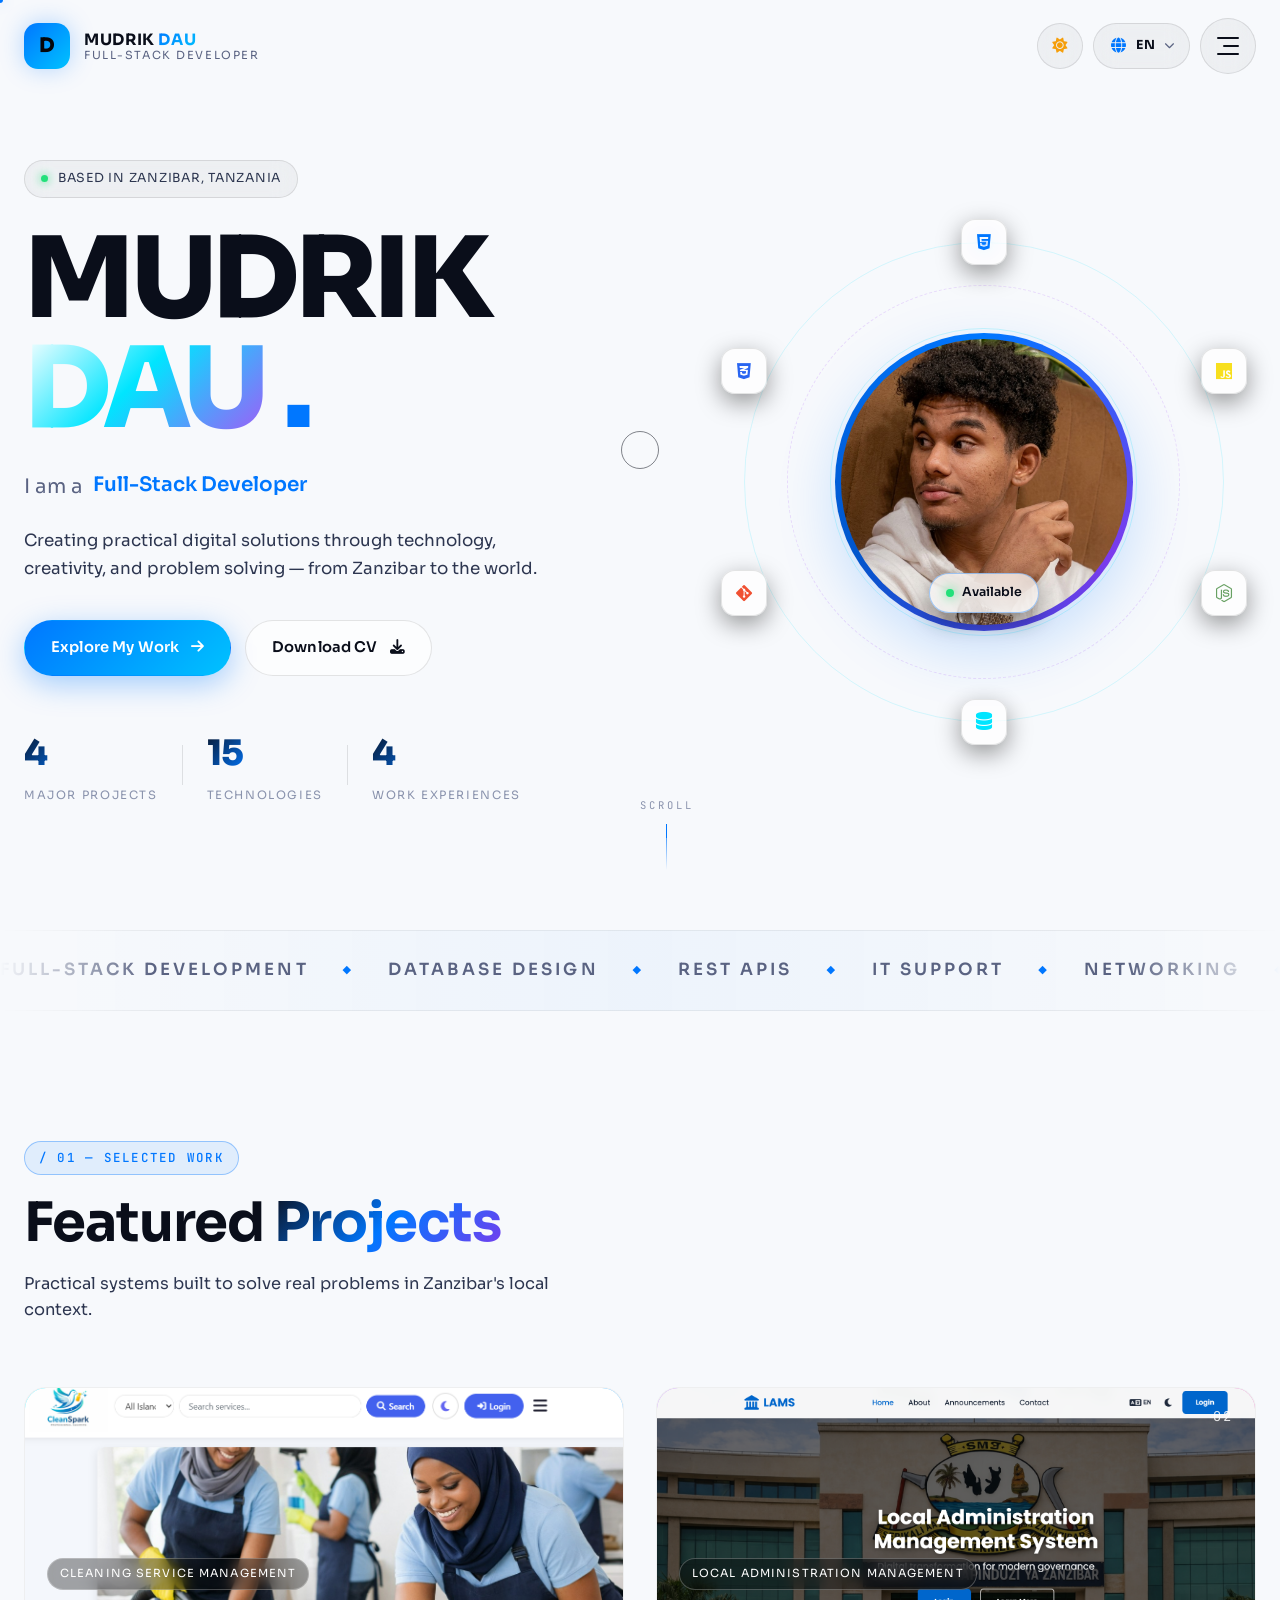
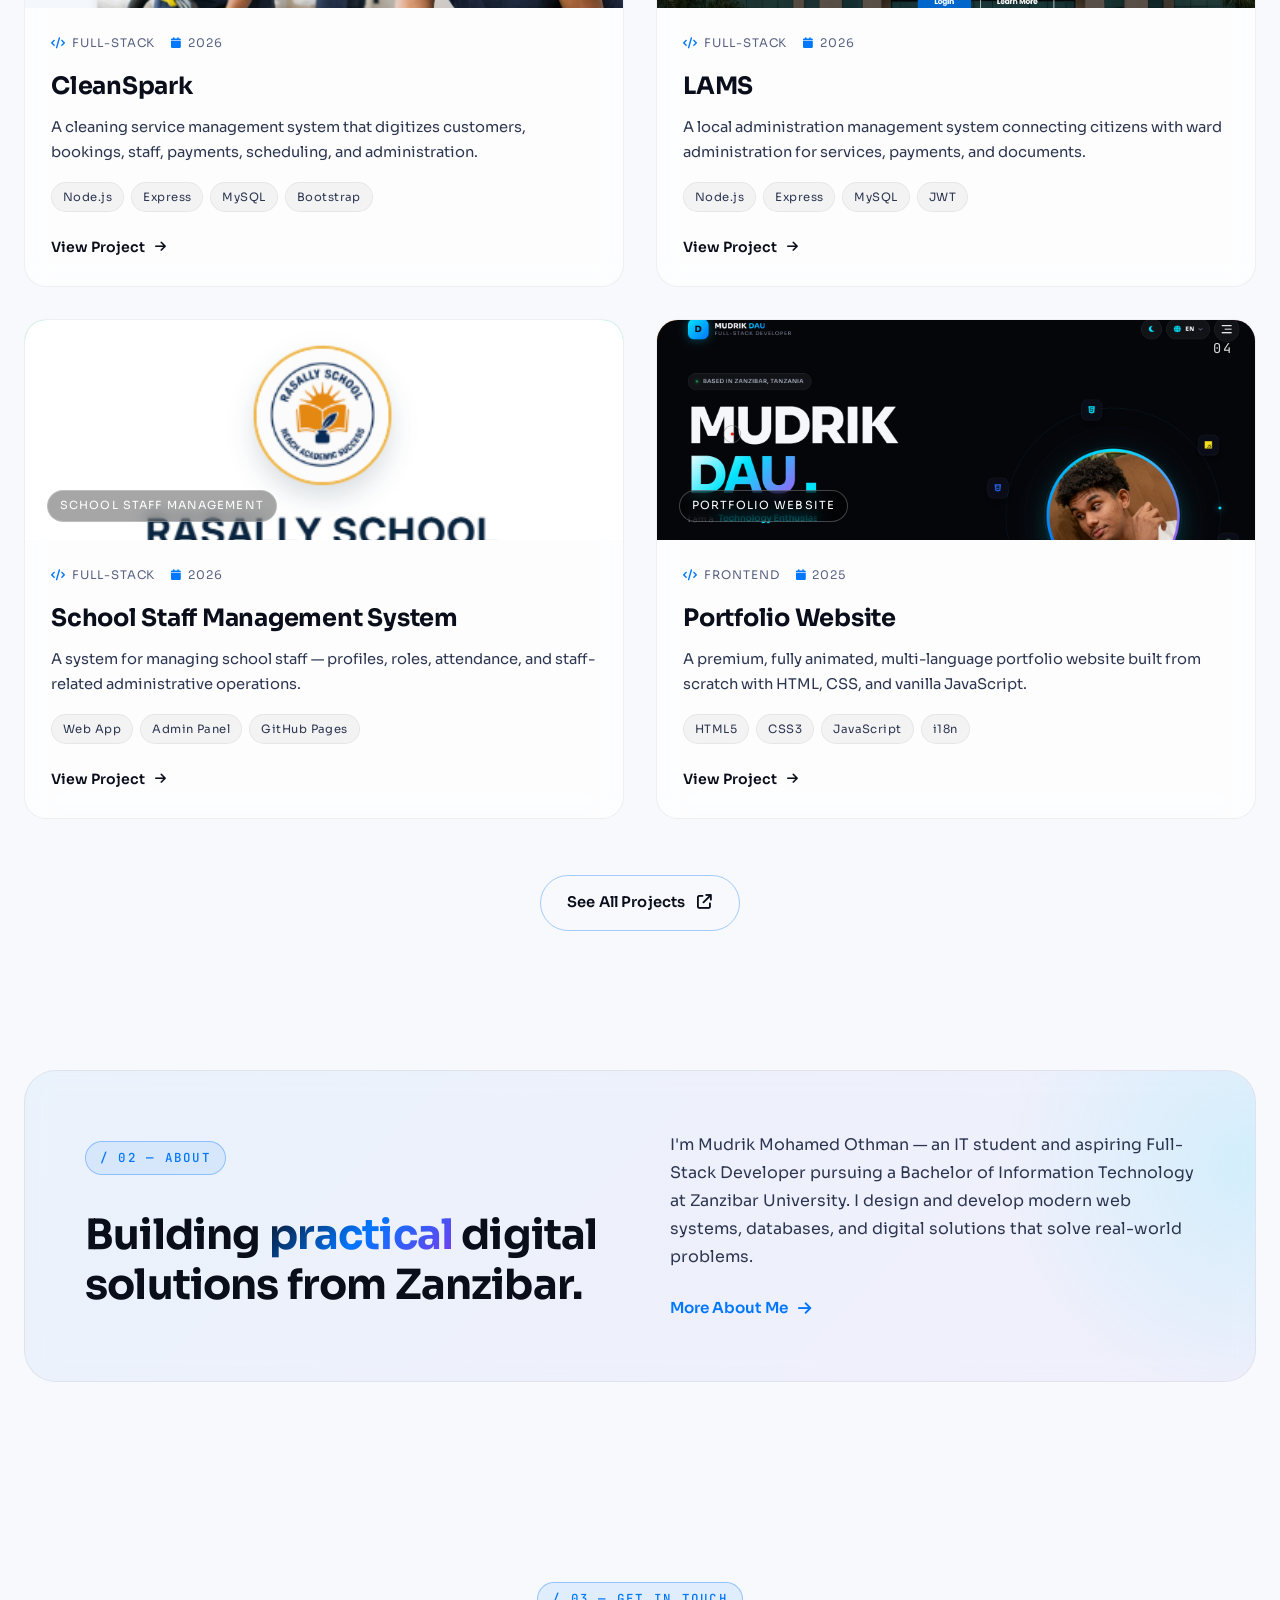
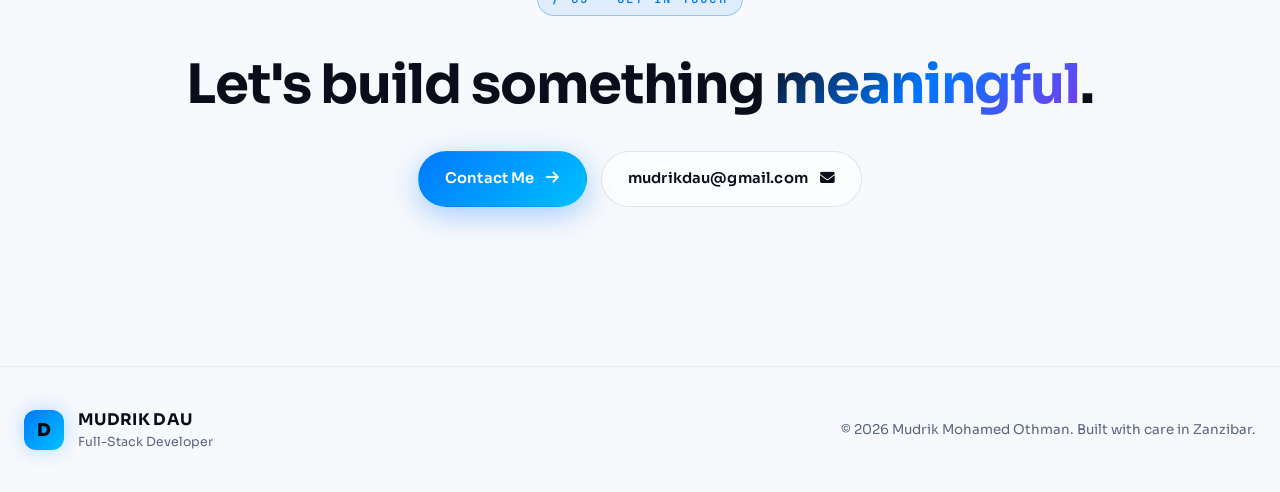
==== commit 2182f7b3: "api.js improve" ====
--- a/index.html
+++ b/index.html
@@ -24,6 +24,7 @@
     <link rel="stylesheet" href="css/home.css" />
     <link rel="stylesheet" href="css/animations.css" />
     <link rel="stylesheet" href="css/mobile-perf.css" />
+    <link rel="stylesheet" href="css/scroll-fab.css" />
     <link rel="stylesheet" href="css/projects.css" />
 
     <link rel="icon" type="image/svg+xml" href="data:image/svg+xml,%3Csvg xmlns='http://www.w3.org/2000/svg' viewBox='0 0 100 100'%3E%3Crect width='100' height='100' rx='20' fill='%2305060a'/%3E%3Ctext x='50' y='68' font-size='52' font-family='Arial' font-weight='bold' fill='%2300e5ff' text-anchor='middle'%3ED%3C/text%3E%3C/svg%3E" />
@@ -649,5 +650,6 @@
     <script src="js/particles.js"></script>
     <script src="js/animations.js"></script>
     <script src="js/home.js"></script>
+        <script src="js/scroll-fab.js"></script>
 </body>
 </html>
--- a/css/scroll-fab.css
+++ b/css/scroll-fab.css
@@ -0,0 +1,230 @@
+/* =========================================================
+   SCROLL FAB — Floating scroll-to-top / scroll-to-bottom
+   ========================================================= */
+
+.scroll-fab {
+    position: fixed;
+    right: 24px;
+    bottom: 100px;
+    z-index: 450;
+
+    width: 52px;
+    height: 52px;
+    display: grid;
+    place-items: center;
+
+    background: var(--glass-bg);
+    border: 1px solid var(--border-2);
+    border-radius: 50%;
+
+    color: var(--text-0);
+    font-size: 1.05rem;
+    cursor: pointer;
+
+    backdrop-filter: blur(14px);
+    -webkit-backdrop-filter: blur(14px);
+    box-shadow: 0 10px 30px rgba(0, 0, 0, 0.4);
+
+    /* hidden by default — JS adds .is-visible */
+    opacity: 0;
+    visibility: hidden;
+    transform: translateY(20px) scale(0.85);
+
+    transition:
+        opacity 0.4s var(--ease),
+        visibility 0.4s var(--ease),
+        transform 0.4s var(--ease),
+        background 0.3s var(--ease),
+        border-color 0.3s var(--ease),
+        box-shadow 0.3s var(--ease),
+        color 0.3s var(--ease);
+}
+
+.scroll-fab.is-visible {
+    opacity: 1;
+    visibility: visible;
+    transform: translateY(0) scale(1);
+}
+
+.scroll-fab:hover {
+    background: var(--grad-accent);
+    border-color: transparent;
+    color: #05060a;
+    transform: translateY(-4px) scale(1.05);
+    box-shadow: 0 16px 40px rgba(0, 229, 255, 0.4);
+}
+
+.scroll-fab:active {
+    transform: translateY(-2px) scale(0.98);
+}
+
+.scroll-fab:focus-visible {
+    outline: 2px solid var(--accent);
+    outline-offset: 3px;
+}
+
+/* Icons stacked for a smooth arrow swap */
+.scroll-fab__icon {
+    position: relative;
+    display: grid;
+    place-items: center;
+    width: 20px;
+    height: 20px;
+}
+
+.scroll-fab__arrow {
+    position: absolute;
+    inset: 0;
+    display: grid;
+    place-items: center;
+    transition:
+        transform 0.4s var(--ease),
+        opacity 0.35s var(--ease);
+    will-change: transform, opacity;
+}
+
+/* Default state: DOWN arrow visible */
+.scroll-fab__arrow--down {
+    opacity: 1;
+    transform: translateY(0) rotate(0deg);
+}
+
+.scroll-fab__arrow--up {
+    opacity: 0;
+    transform: translateY(-10px) rotate(0deg);
+}
+
+/* When scrolling up mode: UP arrow visible */
+.scroll-fab.is-up .scroll-fab__arrow--down {
+    opacity: 0;
+    transform: translateY(10px) rotate(0deg);
+}
+
+.scroll-fab.is-up .scroll-fab__arrow--up {
+    opacity: 1;
+    transform: translateY(0) rotate(0deg);
+}
+
+/* Subtle pulse hint on first appearance */
+.scroll-fab.is-visible::before {
+    content: '';
+    position: absolute;
+    inset: -6px;
+    border-radius: 50%;
+    border: 1px solid var(--border-accent);
+    opacity: 0;
+    animation: scrollFabPulse 3s ease-out infinite;
+    pointer-events: none;
+}
+
+@keyframes scrollFabPulse {
+    0% {
+        opacity: 0.7;
+        transform: scale(0.85);
+    }
+    80%, 100% {
+        opacity: 0;
+        transform: scale(1.35);
+    }
+}
+
+/* =========================================================
+   LIGHT THEME
+   ========================================================= */
+[data-theme="light"] .scroll-fab {
+    background: rgba(255, 255, 255, 0.85);
+    border-color: rgba(0, 0, 0, 0.1);
+    color: var(--text-0);
+    box-shadow: 0 10px 30px rgba(10, 14, 26, 0.12);
+}
+
+[data-theme="light"] .scroll-fab:hover {
+    background: var(--grad-accent);
+    color: #ffffff;
+}
+
+/* =========================================================
+   MOBILE PERF — reduced cost on phones
+   ========================================================= */
+@media (max-width: 900px), (hover: none), (pointer: coarse) {
+    .scroll-fab {
+        backdrop-filter: none !important;
+        -webkit-backdrop-filter: none !important;
+        background: var(--surface-3);
+        border-color: var(--border-2);
+        box-shadow: 0 6px 20px rgba(0, 0, 0, 0.45);
+    }
+
+    .scroll-fab.is-visible::before {
+        animation: none !important;
+    }
+}
+
+/* =========================================================
+   RESPONSIVE
+   ========================================================= */
+@media (max-width: 768px) {
+    .scroll-fab {
+        right: 18px;
+        bottom: 90px;
+        width: 48px;
+        height: 48px;
+        font-size: 0.95rem;
+    }
+}
+
+@media (max-width: 480px) {
+    .scroll-fab {
+        right: 16px;
+        bottom: 84px;
+        width: 44px;
+        height: 44px;
+        font-size: 0.9rem;
+    }
+}
+
+/* =========================================================
+   PUSH IT UP when other floating buttons exist
+   (e.g., WhatsApp FAB on contact page)
+   ========================================================= */
+
+/* If page has .contact-fab (contact page), lift scroll-fab higher */
+body:has(.contact-fab) .scroll-fab {
+    bottom: 100px;
+}
+
+@media (max-width: 768px) {
+    body:has(.contact-fab) .scroll-fab {
+        bottom: 156px;
+    }
+}
+
+@media (max-width: 480px) {
+    body:has(.contact-fab) .scroll-fab {
+        bottom: 156px;
+    }
+}
+
+/* Fallback for browsers without :has() support */
+.scroll-fab--raised {
+    bottom: 156px !important;
+}
+
+/* =========================================================
+   REDUCED MOTION
+   ========================================================= */
+@media (prefers-reduced-motion: reduce) {
+    .scroll-fab {
+        transition: opacity 0.2s ease, visibility 0.2s ease;
+        transform: none !important;
+    }
+
+    .scroll-fab.is-visible::before {
+        animation: none !important;
+    }
+
+    .scroll-fab__arrow {
+        transition: opacity 0.2s ease;
+        transform: none !important;
+    }
+}
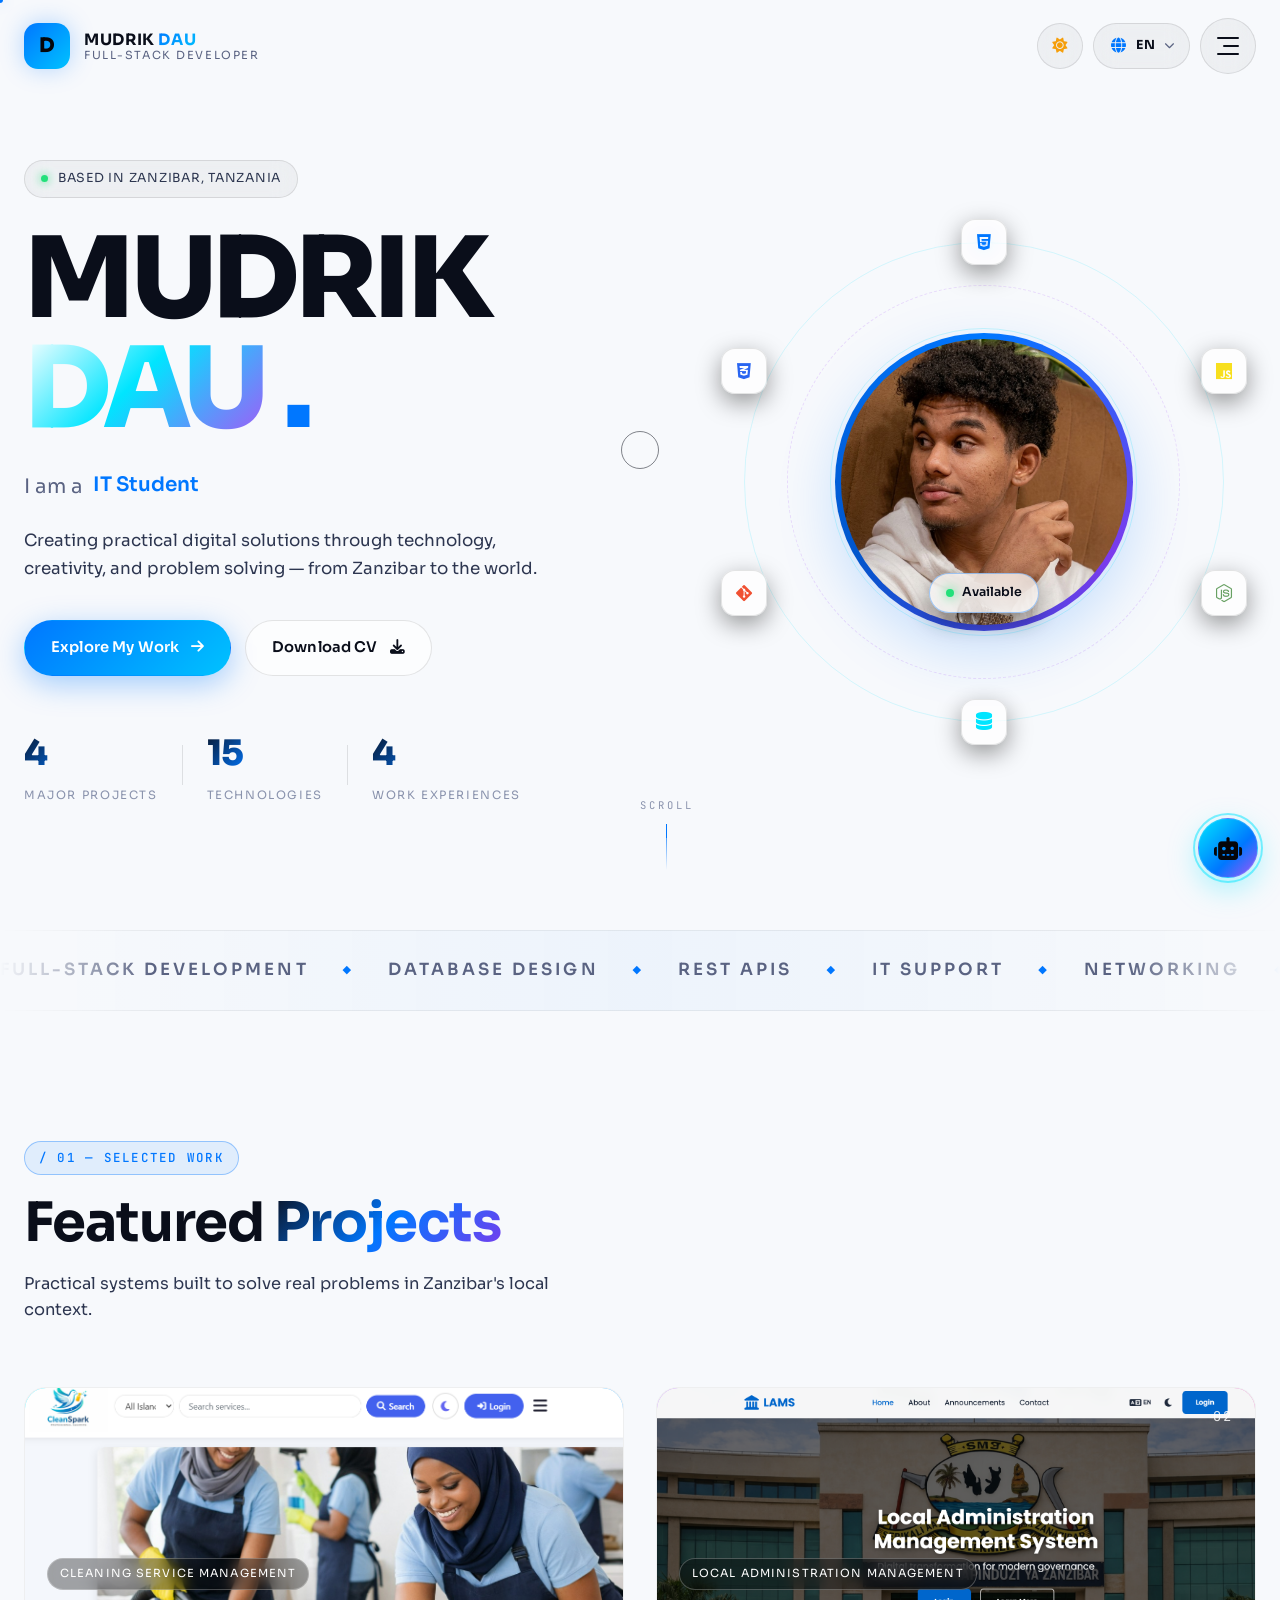
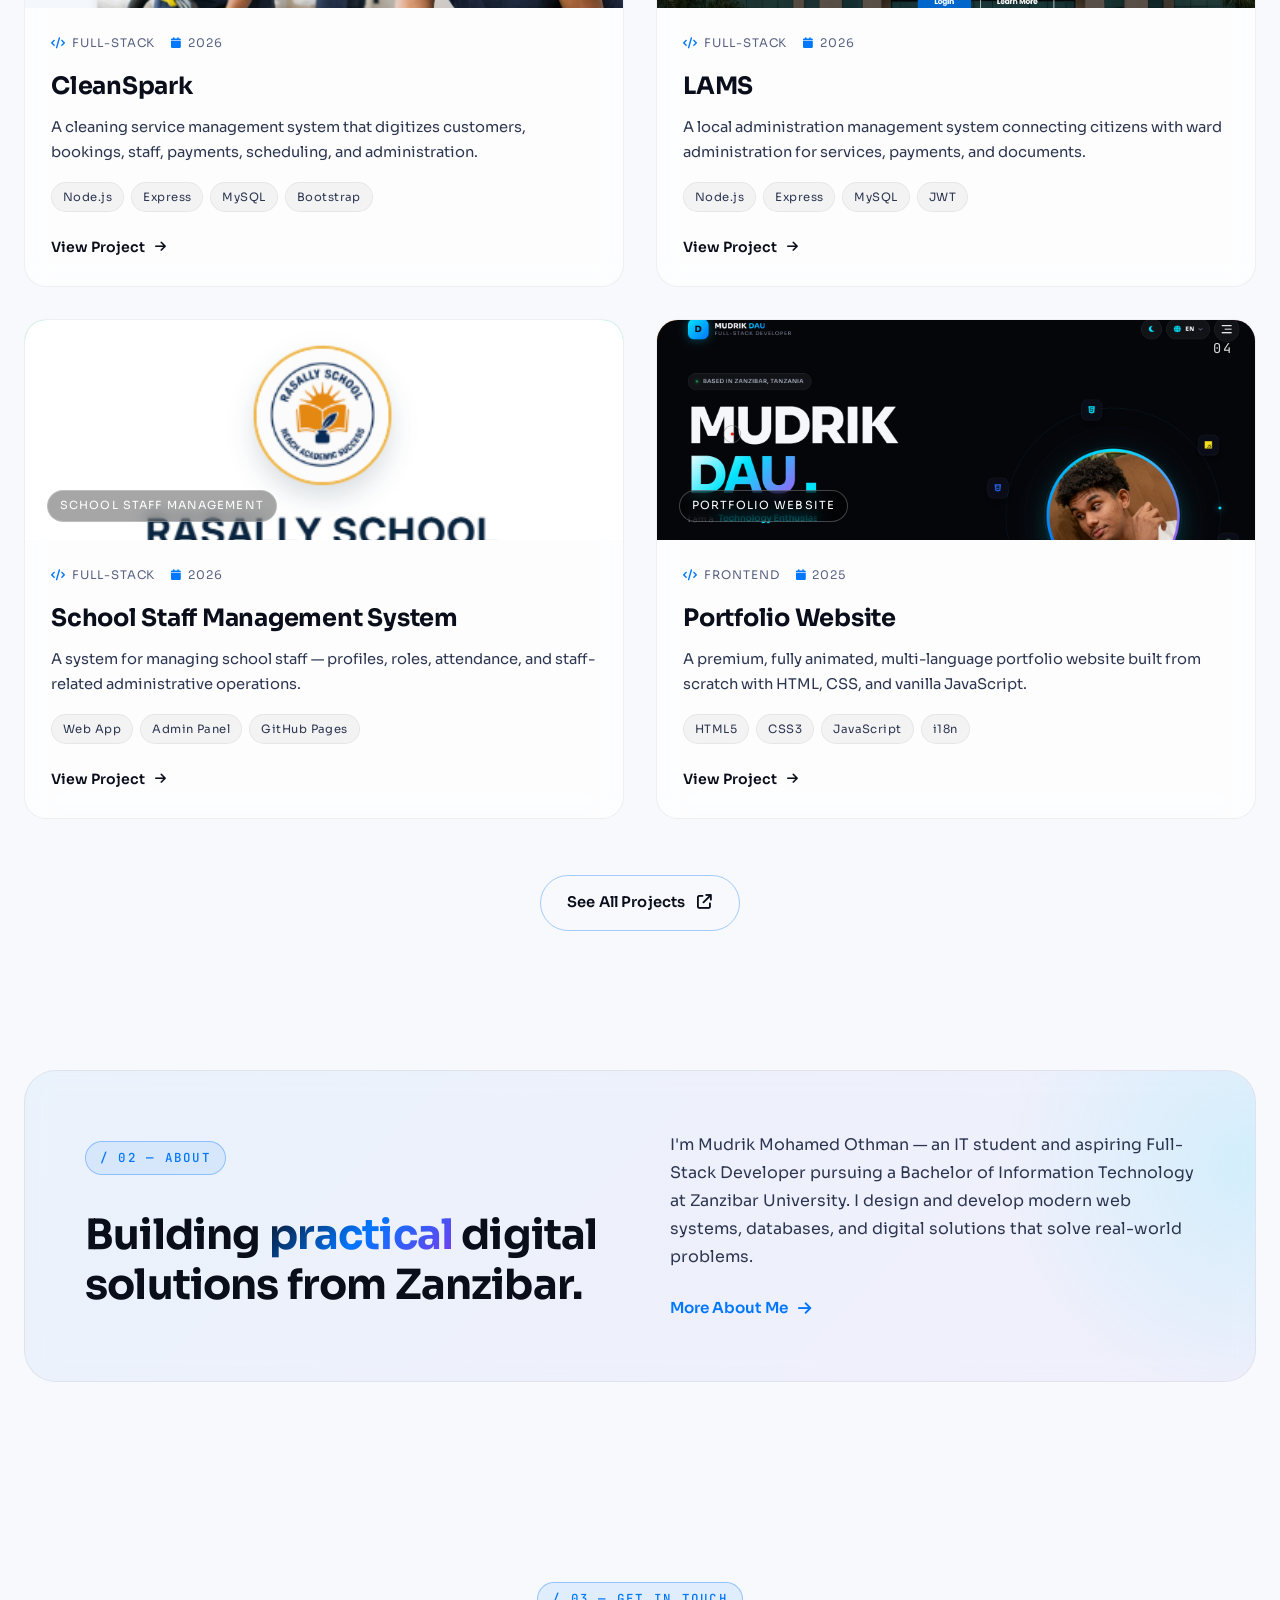
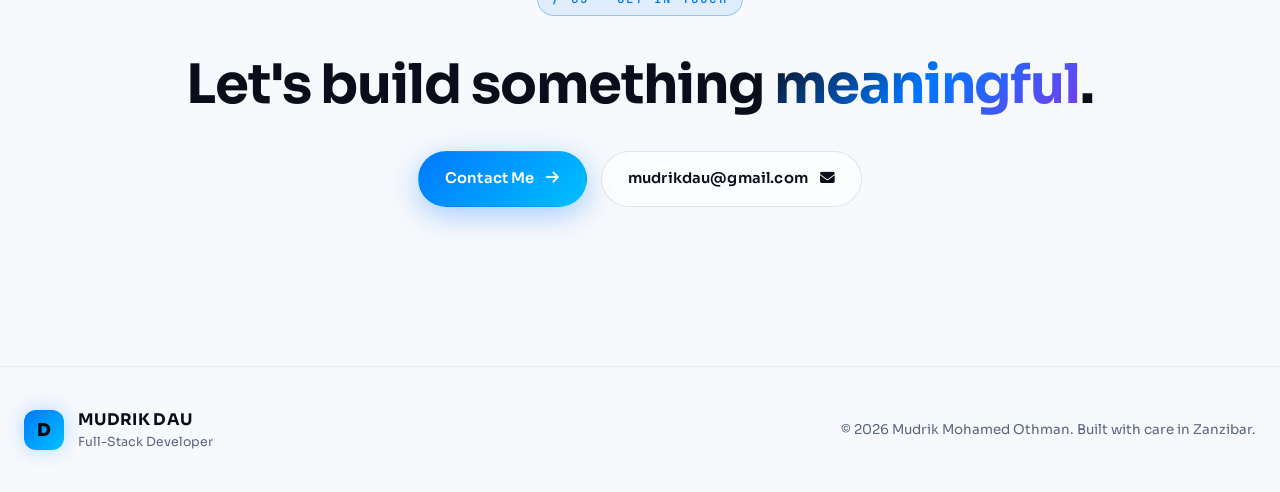
==== commit 440bd99c: "Add AI bot and update portfolio" ====
--- a/index.html
+++ b/index.html
@@ -25,6 +25,7 @@
     <link rel="stylesheet" href="css/animations.css" />
     <link rel="stylesheet" href="css/mobile-perf.css" />
     <link rel="stylesheet" href="css/scroll-fab.css" />
+    <link rel="stylesheet" href="css/bot.css" />
     <link rel="stylesheet" href="css/projects.css" />
 
     <link rel="icon" type="image/svg+xml" href="data:image/svg+xml,%3Csvg xmlns='http://www.w3.org/2000/svg' viewBox='0 0 100 100'%3E%3Crect width='100' height='100' rx='20' fill='%2305060a'/%3E%3Ctext x='50' y='68' font-size='52' font-family='Arial' font-weight='bold' fill='%2300e5ff' text-anchor='middle'%3ED%3C/text%3E%3C/svg%3E" />
@@ -650,6 +651,7 @@
     <script src="js/particles.js"></script>
     <script src="js/animations.js"></script>
     <script src="js/home.js"></script>
-        <script src="js/scroll-fab.js"></script>
+    <script src="js/scroll-fab.js"></script>
+    <script src="js/bot.js" defer></script>
 </body>
 </html>
--- a/css/bot.css
+++ b/css/bot.css
@@ -0,0 +1,549 @@
+/* =========================================================
+   MUDRIK DAU — AI PORTFOLIO ASSISTANT (BOT) STYLES
+   ========================================================= */
+
+.dau-bot {
+    --bot-radius: 18px;
+    --bot-radius-sm: 12px;
+    --bot-radius-full: 999px;
+    --bot-shadow: 0 24px 60px rgba(0, 0, 0, 0.45), 0 0 40px rgba(0, 229, 255, 0.10);
+    --bot-shadow-sm: 0 8px 24px rgba(0, 0, 0, 0.35);
+    --bot-z-toggle: 9990;
+    --bot-z-panel: 9991;
+    --bot-transition: 0.32s cubic-bezier(0.4, 0, 0.2, 1);
+
+    position: fixed;
+    inset: auto 0 0 auto;
+    z-index: var(--bot-z-toggle);
+    pointer-events: none;
+    font-family: 'Sora', 'Space Grotesk', system-ui, sans-serif;
+    color: var(--text-0, #e8ecf5);
+}
+
+.dau-bot__toggle {
+    position: fixed;
+    right: 22px;
+    bottom: 22px;
+    z-index: var(--bot-z-toggle);
+    width: 60px;
+    height: 60px;
+    border-radius: 50%;
+    border: 1px solid rgba(255, 255, 255, 0.14);
+    background: linear-gradient(135deg, #00e5ff 0%, #0077ff 60%, #a855f7 100%);
+    color: #05060a;
+    font-size: 1.4rem;
+    cursor: pointer;
+    display: grid;
+    place-items: center;
+    box-shadow:
+        0 10px 30px rgba(0, 229, 255, 0.35),
+        0 0 0 0 rgba(0, 229, 255, 0.4);
+    pointer-events: auto;
+    transition: transform var(--bot-transition),
+                box-shadow var(--bot-transition),
+                background var(--bot-transition);
+    -webkit-tap-highlight-color: transparent;
+    overflow: visible;
+}
+
+.dau-bot__toggle:hover {
+    transform: translateY(-3px) scale(1.05);
+    box-shadow:
+        0 16px 40px rgba(0, 229, 255, 0.5),
+        0 0 0 8px rgba(0, 229, 255, 0.08);
+}
+
+.dau-bot__toggle:active {
+    transform: translateY(-1px) scale(1.02);
+}
+
+.dau-bot__toggle.is-active {
+    background: linear-gradient(135deg, #ec4899 0%, #a855f7 100%);
+}
+
+.dau-bot__toggle-icon {
+    display: grid;
+    place-items: center;
+    line-height: 1;
+    transform: translateY(1px);
+    transition: transform var(--bot-transition);
+}
+
+.dau-bot__toggle.is-active .dau-bot__toggle-icon {
+    transform: rotate(180deg) scale(0.9);
+}
+
+.dau-bot__toggle-pulse {
+    position: absolute;
+    inset: -6px;
+    border-radius: 50%;
+    border: 2px solid rgba(0, 229, 255, 0.5);
+    animation: dauBotPulse 2.4s ease-out infinite;
+    pointer-events: none;
+}
+
+.dau-bot__toggle.is-active .dau-bot__toggle-pulse {
+    display: none;
+}
+
+@keyframes dauBotPulse {
+    0% { transform: scale(0.9); opacity: 0.9; }
+    70% { transform: scale(1.35); opacity: 0; }
+    100% { transform: scale(1.35); opacity: 0; }
+}
+
+.dau-bot__panel {
+    position: fixed;
+    right: 22px;
+    bottom: 96px;
+    z-index: var(--bot-z-panel);
+    width: min(420px, calc(100vw - 32px));
+    height: min(620px, calc(100vh - 140px));
+    display: flex;
+    flex-direction: column;
+    background: rgba(10, 12, 20, 0.92);
+    border: 1px solid rgba(255, 255, 255, 0.10);
+    border-radius: var(--bot-radius);
+    box-shadow: var(--bot-shadow);
+    backdrop-filter: blur(22px) saturate(1.2);
+    -webkit-backdrop-filter: blur(22px) saturate(1.2);
+    overflow: hidden;
+
+    opacity: 0;
+    visibility: hidden;
+    transform: translateY(20px) scale(0.96);
+    transform-origin: bottom right;
+    pointer-events: none;
+    transition: opacity 0.28s ease,
+                visibility 0.28s ease,
+                transform 0.34s cubic-bezier(0.34, 1.56, 0.64, 1);
+}
+
+.dau-bot__panel.is-open {
+    opacity: 1;
+    visibility: visible;
+    transform: translateY(0) scale(1);
+    pointer-events: auto;
+}
+
+.dau-bot__panel[dir="rtl"] { direction: rtl; }
+.dau-bot__panel[dir="rtl"] .dau-bot__bubble { text-align: right; }
+.dau-bot__panel[dir="rtl"] .dau-bot__msg--user { align-items: flex-start; }
+.dau-bot__panel[dir="rtl"] .dau-bot__msg--bot { align-items: flex-end; }
+
+.dau-bot__header {
+    position: relative;
+    display: flex;
+    align-items: center;
+    justify-content: space-between;
+    gap: 12px;
+    padding: 14px 16px;
+    background: linear-gradient(135deg, rgba(0, 229, 255, 0.10), rgba(168, 85, 247, 0.10));
+    border-bottom: 1px solid rgba(255, 255, 255, 0.08);
+    flex-shrink: 0;
+}
+
+.dau-bot__brand {
+    display: flex;
+    align-items: center;
+    gap: 12px;
+    min-width: 0;
+}
+
+.dau-bot__brand-mark {
+    width: 40px;
+    height: 40px;
+    border-radius: 12px;
+    display: grid;
+    place-items: center;
+    font-weight: 800;
+    font-size: 1.1rem;
+    color: #05060a;
+    background: linear-gradient(135deg, #00e5ff, #0077ff);
+    box-shadow: 0 6px 18px rgba(0, 229, 255, 0.35);
+    flex-shrink: 0;
+}
+
+.dau-bot__brand-text {
+    display: flex;
+    flex-direction: column;
+    min-width: 0;
+    line-height: 1.2;
+}
+
+.dau-bot__title {
+    font-size: 0.98rem;
+    font-weight: 700;
+    color: #ffffff;
+    letter-spacing: -0.01em;
+}
+
+.dau-bot__subtitle {
+    font-size: 0.72rem;
+    color: rgba(255, 255, 255, 0.62);
+    font-family: 'JetBrains Mono', monospace;
+    letter-spacing: 0.02em;
+    margin-top: 2px;
+    white-space: nowrap;
+    overflow: hidden;
+    text-overflow: ellipsis;
+}
+
+.dau-bot__actions {
+    display: flex;
+    gap: 6px;
+    flex-shrink: 0;
+}
+
+.dau-bot__action {
+    width: 34px;
+    height: 34px;
+    border-radius: 10px;
+    border: 1px solid rgba(255, 255, 255, 0.10);
+    background: rgba(255, 255, 255, 0.04);
+    color: rgba(255, 255, 255, 0.85);
+    font-size: 0.85rem;
+    cursor: pointer;
+    display: grid;
+    place-items: center;
+    transition: background var(--bot-transition),
+                color var(--bot-transition),
+                transform var(--bot-transition);
+}
+
+.dau-bot__action:hover {
+    background: rgba(255, 255, 255, 0.10);
+    color: #ffffff;
+    transform: translateY(-1px);
+}
+
+.dau-bot__action:active { transform: translateY(0); }
+
+.dau-bot__body {
+    flex: 1;
+    overflow-y: auto;
+    overscroll-behavior: contain;
+    padding: 16px 14px 8px;
+    display: flex;
+    flex-direction: column;
+    gap: 12px;
+    scroll-behavior: smooth;
+    scrollbar-width: thin;
+    scrollbar-color: rgba(255, 255, 255, 0.14) transparent;
+}
+
+.dau-bot__body::-webkit-scrollbar { width: 6px; }
+.dau-bot__body::-webkit-scrollbar-thumb {
+    background: rgba(255, 255, 255, 0.14);
+    border-radius: 999px;
+}
+.dau-bot__body::-webkit-scrollbar-thumb:hover {
+    background: rgba(255, 255, 255, 0.24);
+}
+
+.dau-bot__msg {
+    display: flex;
+    width: 100%;
+    animation: dauBotMsgIn 0.35s cubic-bezier(0.34, 1.56, 0.64, 1);
+}
+
+.dau-bot__msg--user { justify-content: flex-end; }
+.dau-bot__msg--bot { justify-content: flex-start; }
+
+.dau-bot__bubble {
+    max-width: 86%;
+    padding: 11px 14px;
+    border-radius: 16px;
+    font-size: 0.88rem;
+    line-height: 1.55;
+    word-break: break-word;
+    overflow-wrap: anywhere;
+    white-space: normal;
+}
+
+.dau-bot__msg--user .dau-bot__bubble {
+    background: linear-gradient(135deg, #00e5ff 0%, #0077ff 100%);
+    color: #05060a;
+    font-weight: 500;
+    border-bottom-right-radius: 4px;
+    box-shadow: 0 4px 14px rgba(0, 119, 255, 0.28);
+}
+
+.dau-bot__msg--bot .dau-bot__bubble {
+    background: rgba(255, 255, 255, 0.055);
+    color: rgba(255, 255, 255, 0.94);
+    border: 1px solid rgba(255, 255, 255, 0.08);
+    border-bottom-left-radius: 4px;
+}
+
+.dau-bot__msg--bot .dau-bot__bubble strong {
+    color: #00e5ff;
+    font-weight: 700;
+}
+
+.dau-bot__msg--bot .dau-bot__bubble em {
+    color: rgba(255, 255, 255, 0.78);
+}
+
+.dau-bot__panel[dir="rtl"] .dau-bot__msg--user .dau-bot__bubble {
+    border-bottom-right-radius: 16px;
+    border-bottom-left-radius: 4px;
+}
+
+.dau-bot__panel[dir="rtl"] .dau-bot__msg--bot .dau-bot__bubble {
+    border-bottom-left-radius: 16px;
+    border-bottom-right-radius: 4px;
+}
+
+@keyframes dauBotMsgIn {
+    from { opacity: 0; transform: translateY(8px) scale(0.97); }
+    to   { opacity: 1; transform: translateY(0) scale(1); }
+}
+
+.dau-bot__typing {
+    display: none;
+    align-items: center;
+    gap: 4px;
+    padding: 0 18px 8px;
+    height: 0;
+    opacity: 0;
+    transition: opacity 0.2s ease, height 0.2s ease;
+}
+
+.dau-bot__typing.is-visible {
+    display: flex;
+    height: 22px;
+    opacity: 1;
+    padding-bottom: 12px;
+}
+
+.dau-bot__typing-dot {
+    width: 7px;
+    height: 7px;
+    border-radius: 50%;
+    background: rgba(0, 229, 255, 0.7);
+    animation: dauBotTyping 1.4s ease-in-out infinite;
+}
+
+.dau-bot__typing-dot:nth-child(2) { animation-delay: 0.18s; }
+.dau-bot__typing-dot:nth-child(3) { animation-delay: 0.36s; }
+
+@keyframes dauBotTyping {
+    0%, 60%, 100% { transform: translateY(0); opacity: 0.5; }
+    30% { transform: translateY(-5px); opacity: 1; }
+}
+
+.dau-bot__form {
+    display: flex;
+    gap: 8px;
+    padding: 10px 12px;
+    border-top: 1px solid rgba(255, 255, 255, 0.08);
+    background: rgba(0, 0, 0, 0.18);
+    flex-shrink: 0;
+}
+
+.dau-bot__input {
+    flex: 1;
+    min-width: 0;
+    padding: 11px 14px;
+    border-radius: var(--bot-radius-full);
+    border: 1px solid rgba(255, 255, 255, 0.10);
+    background: rgba(255, 255, 255, 0.04);
+    color: #ffffff;
+    font-size: 0.9rem;
+    font-family: inherit;
+    outline: none;
+    transition: border-color var(--bot-transition),
+                background var(--bot-transition),
+                box-shadow var(--bot-transition);
+}
+
+.dau-bot__input::placeholder { color: rgba(255, 255, 255, 0.40); }
+
+.dau-bot__input:focus {
+    border-color: rgba(0, 229, 255, 0.55);
+    background: rgba(0, 229, 255, 0.05);
+    box-shadow: 0 0 0 3px rgba(0, 229, 255, 0.12);
+}
+
+.dau-bot__send {
+    width: 44px;
+    height: 44px;
+    border-radius: 50%;
+    border: none;
+    background: linear-gradient(135deg, #00e5ff, #0077ff);
+    color: #05060a;
+    font-size: 0.95rem;
+    cursor: pointer;
+    display: grid;
+    place-items: center;
+    transition: transform var(--bot-transition),
+                box-shadow var(--bot-transition);
+    flex-shrink: 0;
+}
+
+.dau-bot__send:hover {
+    transform: scale(1.06);
+    box-shadow: 0 8px 22px rgba(0, 229, 255, 0.4);
+}
+
+.dau-bot__send:active { transform: scale(0.98); }
+
+.dau-bot__langs {
+    display: flex;
+    gap: 4px;
+    padding: 8px 12px 12px;
+    border-top: 1px solid rgba(255, 255, 255, 0.06);
+    background: rgba(0, 0, 0, 0.22);
+    flex-shrink: 0;
+    justify-content: center;
+}
+
+.dau-bot__lang {
+    padding: 5px 10px;
+    border-radius: var(--bot-radius-full);
+    border: 1px solid rgba(255, 255, 255, 0.10);
+    background: transparent;
+    color: rgba(255, 255, 255, 0.65);
+    font-family: 'JetBrains Mono', monospace;
+    font-size: 0.68rem;
+    font-weight: 700;
+    letter-spacing: 0.06em;
+    cursor: pointer;
+    transition: color var(--bot-transition),
+                background var(--bot-transition),
+                border-color var(--bot-transition);
+}
+
+.dau-bot__lang:hover {
+    color: #ffffff;
+    background: rgba(255, 255, 255, 0.06);
+}
+
+.dau-bot__lang.is-active {
+    color: #05060a;
+    background: linear-gradient(135deg, #00e5ff, #0077ff);
+    border-color: transparent;
+    box-shadow: 0 4px 12px rgba(0, 229, 255, 0.3);
+}
+
+[data-theme="light"] .dau-bot { color: var(--text-0, #0b0e17); }
+
+[data-theme="light"] .dau-bot__panel {
+    background: rgba(255, 255, 255, 0.94);
+    border-color: rgba(0, 0, 0, 0.08);
+    box-shadow: 0 24px 60px rgba(0, 0, 0, 0.18), 0 0 40px rgba(0, 119, 255, 0.08);
+}
+
+[data-theme="light"] .dau-bot__header {
+    background: linear-gradient(135deg, rgba(0, 119, 255, 0.10), rgba(168, 85, 247, 0.10));
+    border-bottom-color: rgba(0, 0, 0, 0.06);
+}
+
+[data-theme="light"] .dau-bot__title { color: #0b0e17; }
+[data-theme="light"] .dau-bot__subtitle { color: rgba(0, 0, 0, 0.55); }
+
+[data-theme="light"] .dau-bot__action {
+    border-color: rgba(0, 0, 0, 0.08);
+    background: rgba(0, 0, 0, 0.03);
+    color: rgba(0, 0, 0, 0.7);
+}
+
+[data-theme="light"] .dau-bot__action:hover {
+    background: rgba(0, 0, 0, 0.07);
+    color: #0b0e17;
+}
+
+[data-theme="light"] .dau-bot__msg--bot .dau-bot__bubble {
+    background: rgba(0, 0, 0, 0.045);
+    color: #0b0e17;
+    border-color: rgba(0, 0, 0, 0.07);
+}
+
+[data-theme="light"] .dau-bot__msg--bot .dau-bot__bubble strong { color: #0077ff; }
+[data-theme="light"] .dau-bot__msg--bot .dau-bot__bubble em { color: rgba(0, 0, 0, 0.7); }
+
+[data-theme="light"] .dau-bot__form {
+    background: rgba(0, 0, 0, 0.03);
+    border-top-color: rgba(0, 0, 0, 0.06);
+}
+
+[data-theme="light"] .dau-bot__input {
+    background: rgba(255, 255, 255, 0.9);
+    border-color: rgba(0, 0, 0, 0.1);
+    color: #0b0e17;
+}
+
+[data-theme="light"] .dau-bot__input::placeholder { color: rgba(0, 0, 0, 0.4); }
+
+[data-theme="light"] .dau-bot__input:focus {
+    border-color: rgba(0, 119, 255, 0.55);
+    background: rgba(0, 119, 255, 0.04);
+    box-shadow: 0 0 0 3px rgba(0, 119, 255, 0.12);
+}
+
+[data-theme="light"] .dau-bot__langs {
+    background: rgba(0, 0, 0, 0.03);
+    border-top-color: rgba(0, 0, 0, 0.05);
+}
+
+[data-theme="light"] .dau-bot__lang {
+    border-color: rgba(0, 0, 0, 0.08);
+    color: rgba(0, 0, 0, 0.6);
+}
+
+[data-theme="light"] .dau-bot__lang:hover {
+    color: #0b0e17;
+    background: rgba(0, 0, 0, 0.04);
+}
+
+@media (max-width: 640px) {
+    .dau-bot__toggle {
+        right: 16px;
+        bottom: 16px;
+        width: 56px;
+        height: 56px;
+        font-size: 1.25rem;
+    }
+    .dau-bot__panel {
+        right: 8px;
+        left: 8px;
+        bottom: 84px;
+        width: auto;
+        height: min(72vh, 560px);
+        border-radius: 16px;
+    }
+    .dau-bot__header { padding: 12px 14px; }
+    .dau-bot__body { padding: 14px 12px 6px; }
+    .dau-bot__bubble { max-width: 90%; font-size: 0.85rem; }
+    .dau-bot__form { padding: 8px 10px; }
+    .dau-bot__input { font-size: 0.88rem; padding: 10px 12px; }
+    .dau-bot__send { width: 40px; height: 40px; }
+    .dau-bot__langs { padding: 6px 10px 10px; gap: 3px; }
+    .dau-bot__lang { font-size: 0.62rem; padding: 4px 8px; }
+}
+
+@media (max-width: 380px) {
+    .dau-bot__panel { height: min(74vh, 520px); }
+    .dau-bot__title { font-size: 0.9rem; }
+    .dau-bot__subtitle { font-size: 0.66rem; }
+    .dau-bot__lang { font-size: 0.58rem; padding: 4px 6px; }
+}
+
+@media (prefers-reduced-motion: reduce) {
+    .dau-bot__toggle, .dau-bot__panel, .dau-bot__msg,
+    .dau-bot__typing-dot, .dau-bot__toggle-pulse {
+        animation: none !important;
+        transition: none !important;
+    }
+    .dau-bot__toggle-pulse { display: none; }
+}
+
+.dau-bot__toggle:focus-visible,
+.dau-bot__action:focus-visible,
+.dau-bot__send:focus-visible,
+.dau-bot__lang:focus-visible,
+.dau-bot__input:focus-visible {
+    outline: 2px solid #00e5ff;
+    outline-offset: 2px;
+}
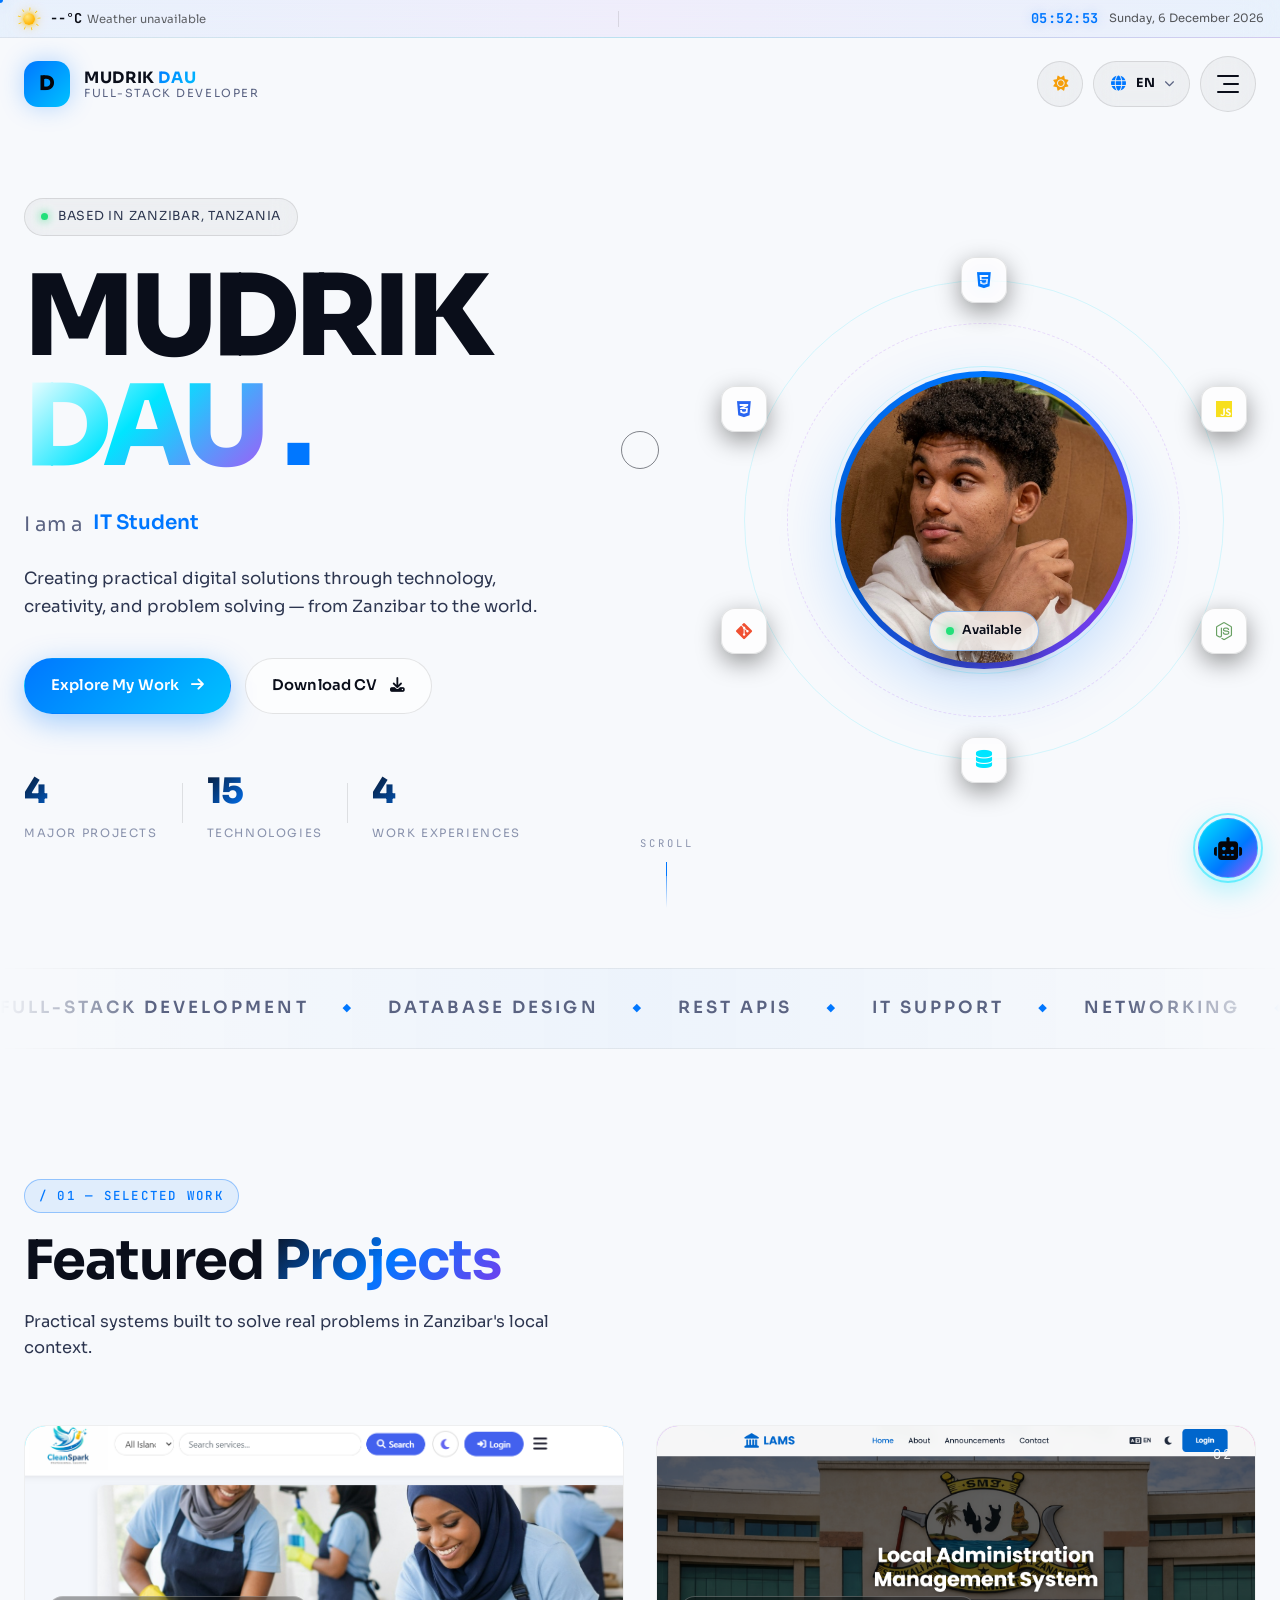
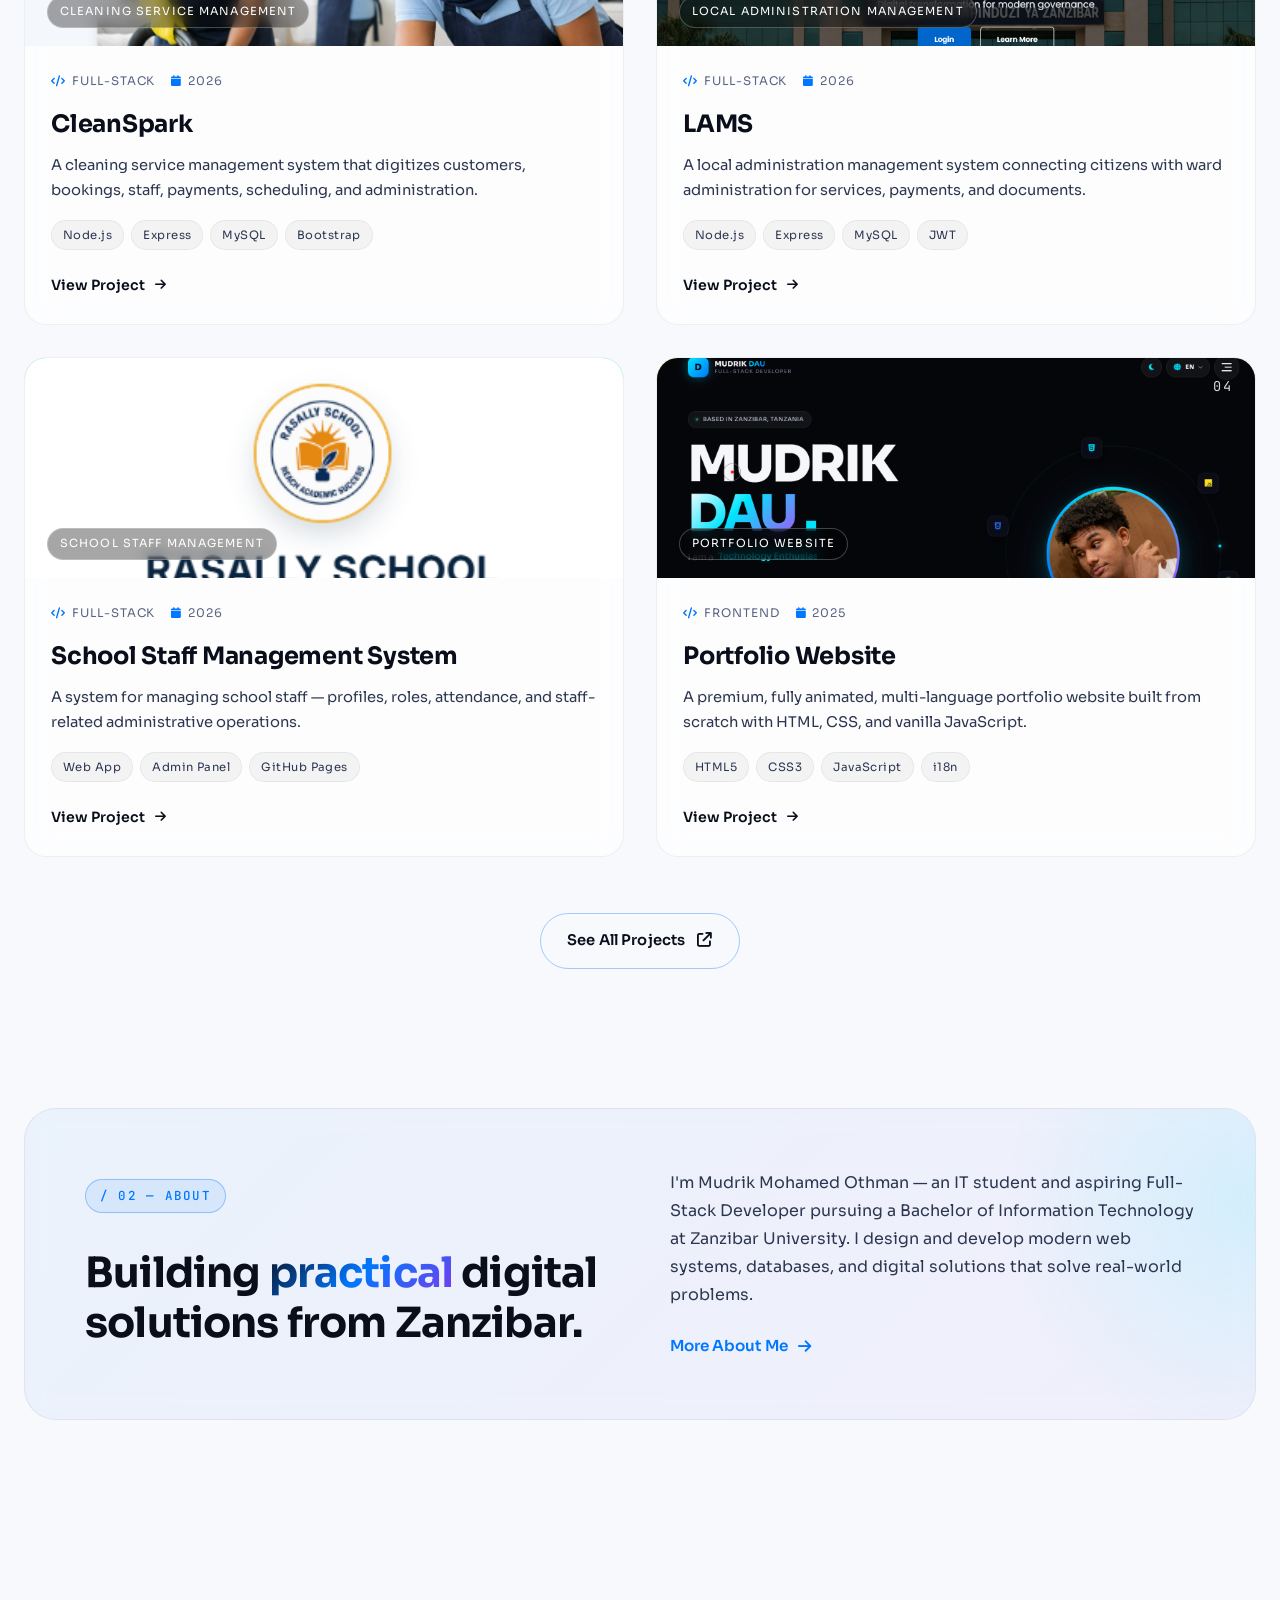
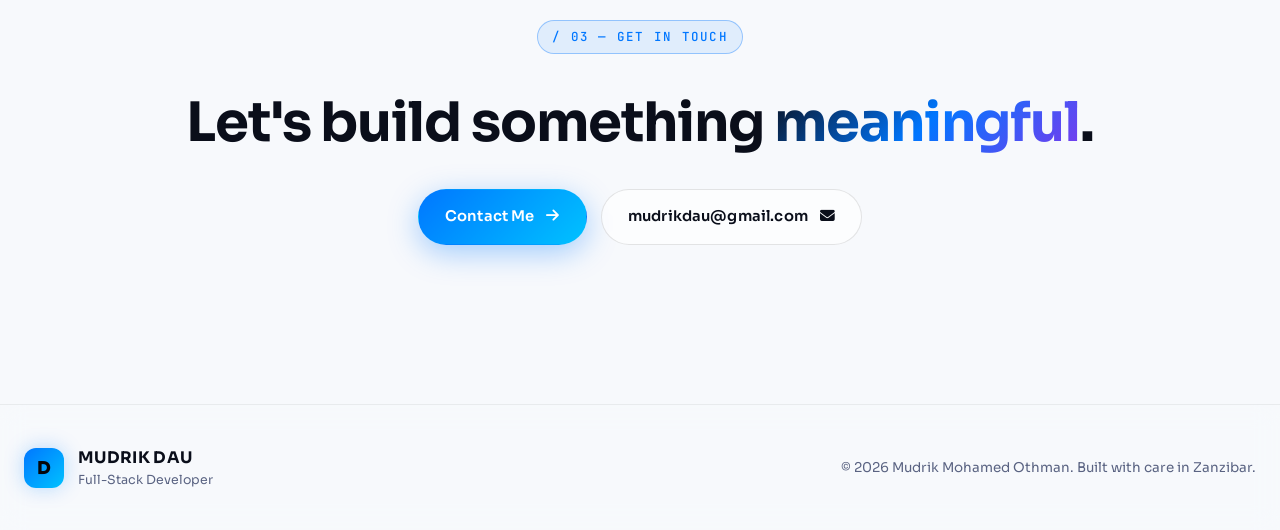
==== commit 74b11ef8: "time and date animation" ====
--- a/index.html
+++ b/index.html
@@ -26,6 +26,7 @@
     <link rel="stylesheet" href="css/mobile-perf.css" />
     <link rel="stylesheet" href="css/scroll-fab.css" />
     <link rel="stylesheet" href="css/bot.css" />
+    <link rel="stylesheet" href="css/status-bar.css" />
     <link rel="stylesheet" href="css/projects.css" />
 
     <link rel="icon" type="image/svg+xml" href="data:image/svg+xml,%3Csvg xmlns='http://www.w3.org/2000/svg' viewBox='0 0 100 100'%3E%3Crect width='100' height='100' rx='20' fill='%2305060a'/%3E%3Ctext x='50' y='68' font-size='52' font-family='Arial' font-weight='bold' fill='%2300e5ff' text-anchor='middle'%3ED%3C/text%3E%3C/svg%3E" />
@@ -653,5 +654,6 @@
     <script src="js/home.js"></script>
     <script src="js/scroll-fab.js"></script>
     <script src="js/bot.js" defer></script>
+    <script src="js/status-bar.js" defer></script>
 </body>
 </html>
--- a/css/status-bar.css
+++ b/css/status-bar.css
@@ -0,0 +1,622 @@
+/* =========================================================
+   TOP STATUS BAR — Time + Date + Weather
+   FULLY RESPONSIVE — Desktop, Tablet, Mobile
+   INTEGRATED with navbar so they never overlap.
+   ========================================================= */
+
+/* =========================================================
+   LAYOUT VARIABLES
+   ========================================================= */
+:root {
+    --dau-status-height: 38px;
+    --dau-nav-height: var(--nav-h, 84px);
+    --dau-nav-h-total: calc(var(--dau-nav-height) + var(--dau-status-height));
+}
+
+@media (max-width: 1023px) {
+    :root { --dau-status-height: 36px; }
+}
+
+@media (max-width: 767px) {
+    :root { --dau-status-height: 34px; }
+}
+
+@media (max-width: 479px) {
+    :root { --dau-status-height: 32px; }
+}
+
+@media (max-width: 359px) {
+    :root { --dau-status-height: 30px; }
+}
+
+/* =========================================================
+   THE STATUS BAR
+   ========================================================= */
+.dau-status {
+    position: fixed;
+    top: 0;
+    left: 0;
+    right: 0;
+    z-index: 200; /* Above navbar (usually 1000+ would block; we keep it lower) */
+
+    display: flex;
+    align-items: center;
+    justify-content: center;
+
+    height: var(--dau-status-height);
+    padding: 0 16px;
+
+    background: linear-gradient(90deg,
+        rgba(0, 229, 255, 0.08) 0%,
+        rgba(168, 85, 247, 0.08) 50%,
+        rgba(0, 229, 255, 0.08) 100%);
+    border-bottom: 1px solid rgba(255, 255, 255, 0.06);
+
+    backdrop-filter: blur(18px) saturate(1.2);
+    -webkit-backdrop-filter: blur(18px) saturate(1.2);
+
+    font-family: 'Sora', 'Space Grotesk', system-ui, sans-serif;
+    font-size: 0.78rem;
+    color: var(--text-0, #e8ecf5);
+
+    opacity: 0;
+    transform: translateY(-100%);
+    transition: opacity 0.6s cubic-bezier(0.34, 1.56, 0.64, 1),
+                transform 0.6s cubic-bezier(0.34, 1.56, 0.64, 1);
+
+    pointer-events: none;
+
+    /* iPhone notch safety */
+    padding-left: max(16px, env(safe-area-inset-left));
+    padding-right: max(16px, env(safe-area-inset-right));
+}
+
+.dau-status.is-visible {
+    opacity: 1;
+    transform: translateY(0);
+    pointer-events: auto;
+}
+
+/* ---------- Shimmer line at bottom of bar ---------- */
+.dau-status::after {
+    content: '';
+    position: absolute;
+    left: 0;
+    right: 0;
+    bottom: -1px;
+    height: 1px;
+    background: linear-gradient(90deg,
+        transparent 0%,
+        rgba(0, 229, 255, 0.5) 25%,
+        rgba(168, 85, 247, 0.5) 50%,
+        rgba(0, 229, 255, 0.5) 75%,
+        transparent 100%);
+    background-size: 200% 100%;
+    animation: dauStatusShimmer 6s linear infinite;
+    opacity: 0.6;
+}
+
+@keyframes dauStatusShimmer {
+    0%   { background-position: -200% 0; }
+    100% { background-position: 200% 0; }
+}
+
+.dau-status__inner {
+    display: flex;
+    align-items: center;
+    justify-content: space-between;
+    gap: 12px;
+    width: 100%;
+    max-width: 1400px;
+    min-width: 0;
+}
+
+/* =========================================================
+   WEATHER SECTION
+   ========================================================= */
+.dau-status__weather {
+    display: flex;
+    align-items: center;
+    gap: 8px;
+    min-width: 0;
+    flex-shrink: 1;
+    cursor: default;
+}
+
+.dau-status__weather-icon {
+    display: grid;
+    place-items: center;
+    width: 26px;
+    height: 26px;
+    flex-shrink: 0;
+    position: relative;
+}
+
+.dau-status__weather-info {
+    display: flex;
+    align-items: baseline;
+    gap: 6px;
+    min-width: 0;
+}
+
+.dau-status__weather-temp {
+    font-weight: 700;
+    font-size: 0.85rem;
+    letter-spacing: -0.01em;
+    color: #fff;
+    font-family: 'JetBrains Mono', monospace;
+    white-space: nowrap;
+    flex-shrink: 0;
+}
+
+.dau-status__weather-city {
+    font-size: 0.72rem;
+    color: rgba(255, 255, 255, 0.65);
+    white-space: nowrap;
+    overflow: hidden;
+    text-overflow: ellipsis;
+    max-width: 140px;
+    min-width: 0;
+}
+
+/* =========================================================
+   DIVIDER
+   ========================================================= */
+.dau-status__divider {
+    width: 1px;
+    height: 16px;
+    background: rgba(255, 255, 255, 0.12);
+    flex-shrink: 0;
+}
+
+/* =========================================================
+   TIME SECTION
+   ========================================================= */
+.dau-status__time {
+    display: flex;
+    align-items: center;
+    gap: 10px;
+    min-width: 0;
+    flex-shrink: 0;
+}
+
+.dau-status__clock {
+    font-family: 'JetBrains Mono', monospace;
+    font-weight: 700;
+    font-size: 0.85rem;
+    letter-spacing: 0.04em;
+    color: #00e5ff;
+    text-shadow: 0 0 12px rgba(0, 229, 255, 0.4);
+    font-variant-numeric: tabular-nums;
+    white-space: nowrap;
+    flex-shrink: 0;
+}
+
+.dau-status__date {
+    font-size: 0.72rem;
+    color: rgba(255, 255, 255, 0.7);
+    white-space: nowrap;
+    overflow: hidden;
+    text-overflow: ellipsis;
+}
+
+/* =========================================================
+   WEATHER ICONS — ANIMATED
+   ========================================================= */
+.dau-wx {
+    position: relative;
+    width: 26px;
+    height: 26px;
+}
+
+/* ---------- SUN ---------- */
+.dau-wx__sun {
+    position: absolute;
+    inset: 0;
+    display: grid;
+    place-items: center;
+}
+
+.dau-wx__sun-core {
+    position: absolute;
+    width: 12px;
+    height: 12px;
+    border-radius: 50%;
+    background: radial-gradient(circle at 35% 30%, #ffe680, #ffb300 70%);
+    box-shadow: 0 0 12px rgba(255, 179, 0, 0.7), 0 0 4px rgba(255, 200, 0, 0.9);
+    z-index: 2;
+}
+
+.dau-wx__sun-rays {
+    position: absolute;
+    inset: 0;
+    border-radius: 50%;
+    background:
+        conic-gradient(
+            from 0deg,
+            transparent 0deg, rgba(255, 200, 0, 0.85) 5deg, transparent 10deg,
+            transparent 40deg, rgba(255, 200, 0, 0.85) 45deg, transparent 50deg,
+            transparent 80deg, rgba(255, 200, 0, 0.85) 85deg, transparent 90deg,
+            transparent 120deg, rgba(255, 200, 0, 0.85) 125deg, transparent 130deg,
+            transparent 160deg, rgba(255, 200, 0, 0.85) 165deg, transparent 170deg,
+            transparent 200deg, rgba(255, 200, 0, 0.85) 205deg, transparent 210deg,
+            transparent 240deg, rgba(255, 200, 0, 0.85) 245deg, transparent 250deg,
+            transparent 280deg, rgba(255, 200, 0, 0.85) 285deg, transparent 290deg,
+            transparent 320deg, rgba(255, 200, 0, 0.85) 325deg, transparent 330deg
+        );
+    -webkit-mask: radial-gradient(circle, transparent 8px, #000 9px, #000 11px, transparent 12px);
+    mask: radial-gradient(circle, transparent 8px, #000 9px, #000 11px, transparent 12px);
+    animation: dauSunRotate 12s linear infinite;
+    filter: blur(0.2px);
+}
+
+.dau-wx__sun--mini .dau-wx__sun-core {
+    width: 9px;
+    height: 9px;
+}
+
+.dau-wx__sun--mini {
+    transform: translate(-3px, -3px) scale(0.75);
+}
+
+@keyframes dauSunRotate {
+    to { transform: rotate(360deg); }
+}
+
+/* ---------- CLOUD ---------- */
+.dau-wx__cloud {
+    position: absolute;
+    bottom: 4px;
+    left: 50%;
+    transform: translateX(-50%);
+    width: 22px;
+    height: 12px;
+    animation: dauCloudFloat 4s ease-in-out infinite;
+}
+
+.dau-wx__cloud span {
+    position: absolute;
+    background: linear-gradient(180deg, #f0f4fa 0%, #c7d0dc 100%);
+    border-radius: 50%;
+    box-shadow: inset -2px -3px 4px rgba(0, 0, 0, 0.08);
+}
+
+.dau-wx__cloud span:nth-child(1) { width: 12px; height: 12px; left: 0; bottom: 0; }
+.dau-wx__cloud span:nth-child(2) { width: 14px; height: 14px; left: 5px; bottom: 1px; }
+.dau-wx__cloud span:nth-child(3) { width: 11px; height: 11px; right: 0; bottom: 0; }
+
+.dau-wx__cloud--front {
+    z-index: 3;
+    animation: dauCloudFloatSlow 5s ease-in-out infinite;
+}
+
+.dau-wx__cloud--soft { opacity: 0.75; }
+
+.dau-wx__cloud--dark span {
+    background: linear-gradient(180deg, #6b7480 0%, #444c56 100%);
+}
+
+@keyframes dauCloudFloat {
+    0%, 100% { transform: translateX(-50%) translateY(0); }
+    50%      { transform: translateX(-50%) translateY(-1.5px); }
+}
+
+@keyframes dauCloudFloatSlow {
+    0%, 100% { transform: translateX(-50%) translateY(0); }
+    50%      { transform: translateX(-50%) translateY(-1px); }
+}
+
+/* ---------- RAIN ---------- */
+.dau-wx__rain {
+    position: absolute;
+    bottom: -2px;
+    left: 50%;
+    transform: translateX(-50%);
+    width: 20px;
+    height: 8px;
+}
+
+.dau-wx__rain span {
+    position: absolute;
+    width: 1.5px;
+    height: 5px;
+    background: linear-gradient(180deg, rgba(120, 200, 255, 0) 0%, #7cc8ff 100%);
+    border-radius: 1px;
+    animation: dauRainDrop 1.2s linear infinite;
+    opacity: 0.85;
+}
+
+.dau-wx__rain span:nth-child(1) { left: 3px;  animation-delay: 0s; }
+.dau-wx__rain span:nth-child(2) { left: 8px;  animation-delay: 0.2s; }
+.dau-wx__rain span:nth-child(3) { left: 13px; animation-delay: 0.4s; }
+.dau-wx__rain span:nth-child(4) { left: 17px; animation-delay: 0.6s; }
+
+@keyframes dauRainDrop {
+    0%   { transform: translateY(-4px); opacity: 0; }
+    30%  { opacity: 1; }
+    100% { transform: translateY(7px); opacity: 0; }
+}
+
+.dau-wx--drizzle .dau-wx__rain span {
+    height: 3px;
+    width: 1px;
+    animation-duration: 1.6s;
+}
+
+/* ---------- SNOW ---------- */
+.dau-wx__snow {
+    position: absolute;
+    bottom: -3px;
+    left: 50%;
+    transform: translateX(-50%);
+    width: 20px;
+    height: 9px;
+}
+
+.dau-wx__snow span {
+    position: absolute;
+    font-size: 6px;
+    color: #dff2ff;
+    animation: dauSnowFall 2s linear infinite;
+    opacity: 0.9;
+}
+
+.dau-wx__snow span:nth-child(1) { left: 3px;  animation-delay: 0s; }
+.dau-wx__snow span:nth-child(2) { left: 10px; animation-delay: 0.5s; }
+.dau-wx__snow span:nth-child(3) { left: 16px; animation-delay: 1s; }
+
+@keyframes dauSnowFall {
+    0%   { transform: translateY(-5px) rotate(0deg); opacity: 0; }
+    30%  { opacity: 1; }
+    100% { transform: translateY(8px) rotate(180deg); opacity: 0; }
+}
+
+/* ---------- THUNDER ---------- */
+.dau-wx__lightning {
+    position: absolute;
+    bottom: 2px;
+    left: 50%;
+    transform: translateX(-50%);
+    font-size: 12px;
+    filter: drop-shadow(0 0 4px #ffd700);
+    animation: dauLightning 2.4s steps(1) infinite;
+    z-index: 4;
+}
+
+@keyframes dauLightning {
+    0%, 84%, 100% { opacity: 0; }
+    85%, 88%      { opacity: 1; }
+    86%, 89%      { opacity: 0.3; }
+    87%, 90%      { opacity: 1; }
+}
+
+/* ---------- FOG ---------- */
+.dau-wx__fog-lines {
+    position: absolute;
+    bottom: 1px;
+    left: 50%;
+    transform: translateX(-50%);
+    width: 22px;
+    display: flex;
+    flex-direction: column;
+    gap: 1.5px;
+}
+
+.dau-wx__fog-lines span {
+    height: 1.5px;
+    background: linear-gradient(90deg, transparent, rgba(255, 255, 255, 0.7), transparent);
+    border-radius: 1px;
+    animation: dauFogSlide 3s ease-in-out infinite;
+}
+
+.dau-wx__fog-lines span:nth-child(1) { width: 100%; animation-delay: 0s; }
+.dau-wx__fog-lines span:nth-child(2) { width: 80%;  animation-delay: 0.3s; }
+.dau-wx__fog-lines span:nth-child(3) { width: 90%;  animation-delay: 0.6s; }
+
+@keyframes dauFogSlide {
+    0%, 100% { transform: translateX(-3px); opacity: 0.5; }
+    50%      { transform: translateX(3px);  opacity: 1; }
+}
+
+/* ---------- LOADING DOT ---------- */
+.dau-wx--loading {
+    display: grid;
+    place-items: center;
+}
+
+.dau-wx__dot {
+    width: 8px;
+    height: 8px;
+    border-radius: 50%;
+    background: #00e5ff;
+    box-shadow: 0 0 10px rgba(0, 229, 255, 0.8);
+    animation: dauLoadingPulse 1.4s ease-in-out infinite;
+}
+
+@keyframes dauLoadingPulse {
+    0%, 100% { transform: scale(0.8); opacity: 0.6; }
+    50%      { transform: scale(1.2); opacity: 1; }
+}
+
+/* =========================================================
+   LIGHT THEME
+   ========================================================= */
+[data-theme="light"] .dau-status {
+    background: linear-gradient(90deg,
+        rgba(0, 119, 255, 0.06) 0%,
+        rgba(124, 58, 237, 0.06) 50%,
+        rgba(0, 119, 255, 0.06) 100%);
+    border-bottom-color: rgba(0, 0, 0, 0.06);
+    color: #0b0e17;
+}
+
+[data-theme="light"] .dau-status__weather-temp { color: #0b0e17; }
+[data-theme="light"] .dau-status__weather-city { color: rgba(0, 0, 0, 0.6); }
+[data-theme="light"] .dau-status__date         { color: rgba(0, 0, 0, 0.65); }
+[data-theme="light"] .dau-status__clock {
+    color: #0077ff;
+    text-shadow: 0 0 12px rgba(0, 119, 255, 0.25);
+}
+[data-theme="light"] .dau-status__divider { background: rgba(0, 0, 0, 0.1); }
+[data-theme="light"] .dau-wx__cloud span {
+    background: linear-gradient(180deg, #ffffff 0%, #d8dee6 100%);
+}
+[data-theme="light"] .dau-status::after { opacity: 0.35; }
+
+/* =========================================================
+   RTL (ARABIC)
+   ========================================================= */
+[dir="rtl"] .dau-status__inner { flex-direction: row-reverse; }
+[dir="rtl"] .dau-status__weather,
+[dir="rtl"] .dau-status__time { flex-direction: row-reverse; }
+
+/* =========================================================
+   RESPONSIVE — TABLET (768px – 1023px)
+   ========================================================= */
+@media (max-width: 1023px) {
+    .dau-status {
+        padding: 0 14px;
+        font-size: 0.74rem;
+    }
+    .dau-status__weather-city { max-width: 110px; }
+}
+
+/* =========================================================
+   RESPONSIVE — MOBILE LARGE (480px – 767px)
+   ========================================================= */
+@media (max-width: 767px) {
+    .dau-status {
+        padding: 0 12px;
+        font-size: 0.72rem;
+    }
+    .dau-status__inner { gap: 8px; }
+    .dau-status__weather { gap: 6px; }
+    .dau-status__weather-icon { width: 22px; height: 22px; }
+    .dau-wx { width: 22px; height: 22px; }
+    .dau-status__weather-temp { font-size: 0.76rem; }
+    .dau-status__weather-city { display: none; }
+    .dau-status__divider { display: none; }
+    .dau-status__time { gap: 8px; }
+    .dau-status__clock { font-size: 0.76rem; }
+    .dau-status__date {
+        font-size: 0.66rem;
+        max-width: 130px;
+        overflow: hidden;
+        text-overflow: ellipsis;
+    }
+}
+
+/* =========================================================
+   RESPONSIVE — MOBILE SMALL (< 480px)
+   ========================================================= */
+@media (max-width: 479px) {
+    .dau-status {
+        padding: 0 10px;
+        font-size: 0.68rem;
+    }
+    .dau-status__inner { gap: 6px; }
+    .dau-status__weather { gap: 5px; }
+    .dau-status__weather-icon { width: 20px; height: 20px; }
+    .dau-wx { width: 20px; height: 20px; }
+    .dau-status__weather-temp { font-size: 0.72rem; }
+    .dau-status__time { gap: 6px; }
+    .dau-status__clock {
+        font-size: 0.72rem;
+        letter-spacing: 0.02em;
+    }
+    .dau-status__date {
+        font-size: 0.62rem;
+        max-width: 100px;
+    }
+}
+
+/* =========================================================
+   RESPONSIVE — VERY SMALL (< 360px)
+   ========================================================= */
+@media (max-width: 359px) {
+    .dau-status { font-size: 0.64rem; }
+    .dau-status__date { display: none; }
+    .dau-status__clock { font-size: 0.7rem; }
+}
+
+/* =========================================================
+   REDUCED MOTION
+   ========================================================= */
+@media (prefers-reduced-motion: reduce) {
+    .dau-wx__sun-rays,
+    .dau-wx__cloud,
+    .dau-wx__cloud--front,
+    .dau-wx__rain span,
+    .dau-wx__snow span,
+    .dau-wx__lightning,
+    .dau-wx__fog-lines span,
+    .dau-status::after,
+    .dau-wx__dot {
+        animation: none !important;
+    }
+}
+
+/* =========================================================
+   LAYOUT INTEGRATION — Push NAVBAR & content below the bar
+   ========================================================= */
+
+/* Push the NAVBAR down so it sits BELOW the status bar.
+   Works whether navbar is `position: fixed` or `sticky`. */
+.navbar {
+    top: var(--dau-status-height) !important;
+}
+
+/* Push body content down by the COMBINED height (status + navbar). */
+body {
+    padding-top: var(--dau-nav-h-total);
+}
+
+/* Remove any old `padding-top: var(--nav-h)` from page containers
+   so they don't double-pad. */
+.home,
+.about-page,
+.skills-page,
+.exp-page,
+.proj-page,
+.cert-page,
+.svc-page,
+.ach-page,
+.contact-page,
+.e404-page {
+    padding-top: 0 !important;
+}
+
+/* =========================================================
+   FIX: Fullscreen menu (hamburger) must sit BELOW the status bar
+   so its top items aren't hidden behind it.
+   ========================================================= */
+.menu {
+    z-index: 9998; /* Above status bar, below loader */
+}
+
+.menu__inner {
+    padding-top: var(--dau-status-height);
+}
+
+/* =========================================================
+   FIX: AI Bot panel should not clip under the status bar
+   ========================================================= */
+.dau-bot__panel {
+    top: calc(var(--dau-status-height) + 12px);
+    max-height: calc(100vh - var(--dau-status-height) - 24px);
+}
+
+/* =========================================================
+   FIX: Loader should cover everything including the status bar
+   ========================================================= */
+.loader {
+    z-index: 10000;
+}
+
+/* =========================================================
+   FIX: Scroll FAB should stay above page content but below
+   navbar's hamburger menu.
+   ========================================================= */
+.scroll-fab {
+    z-index: 500;
+}
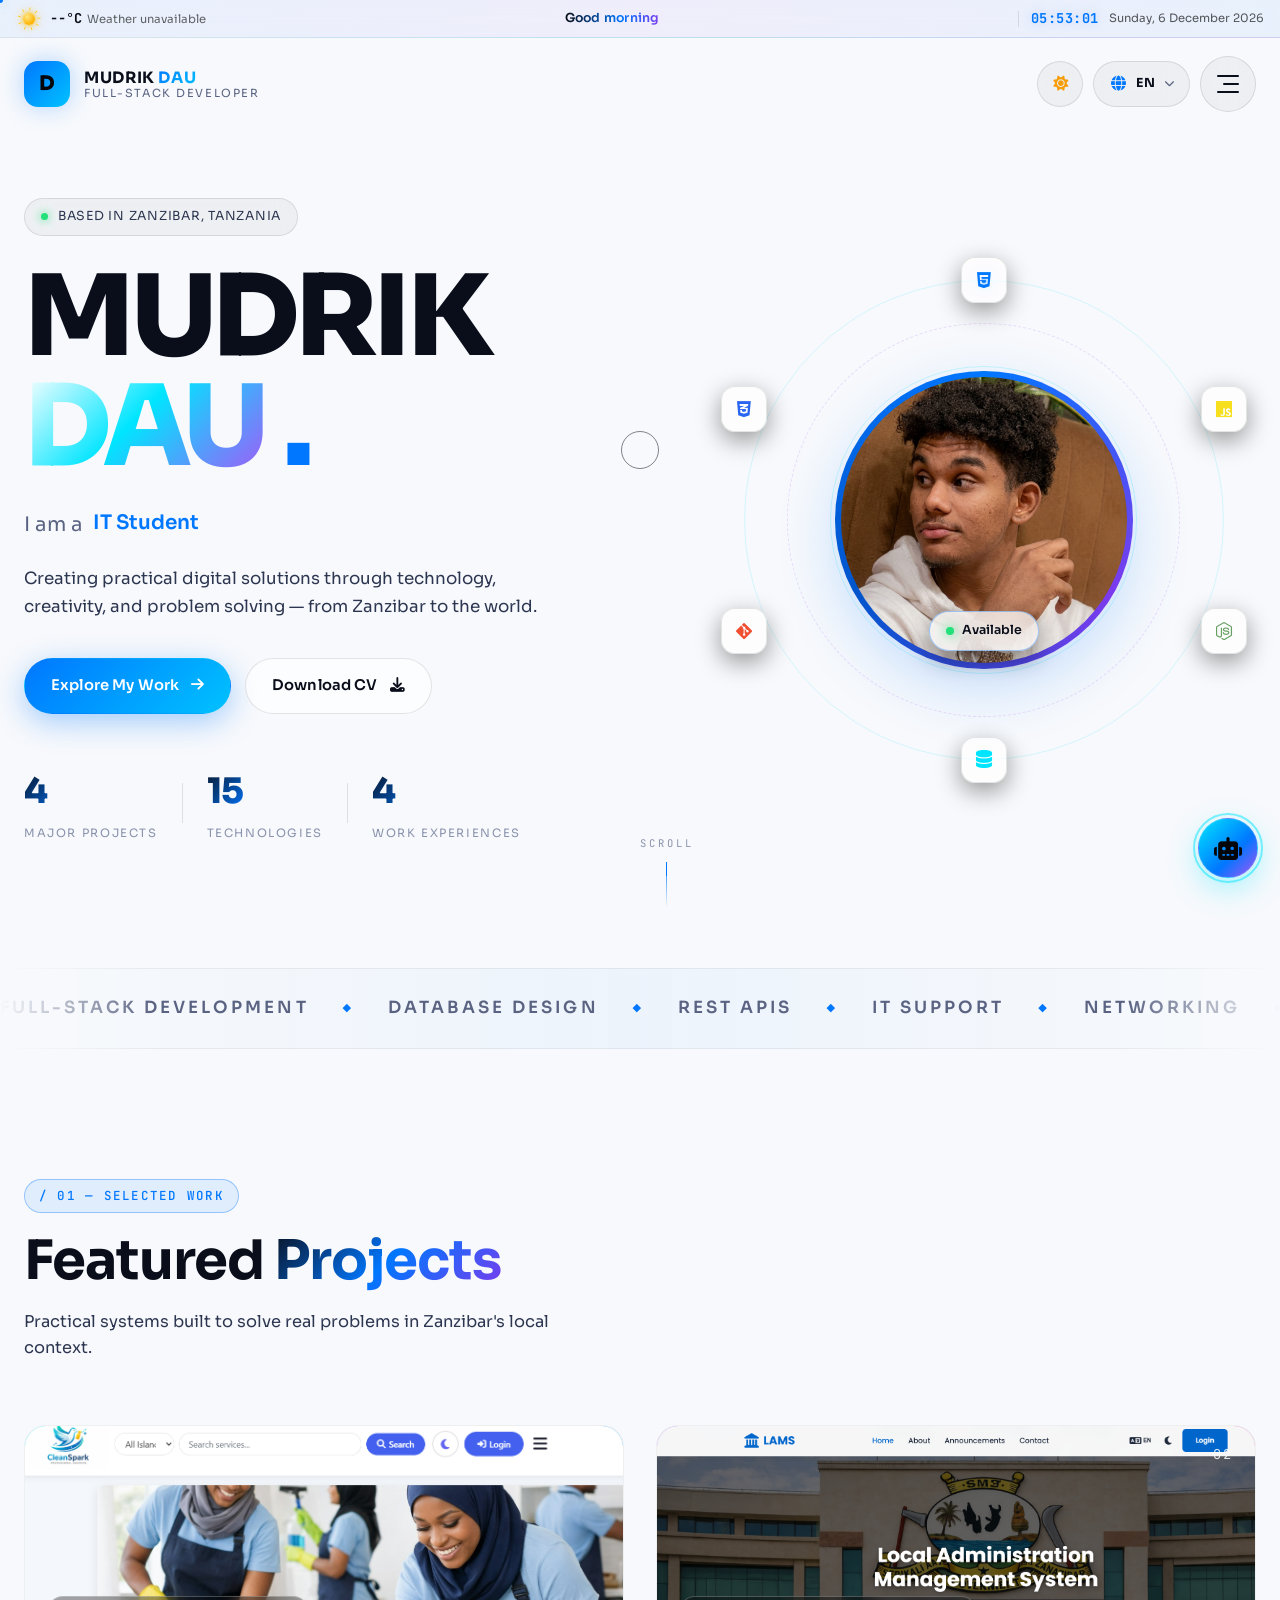
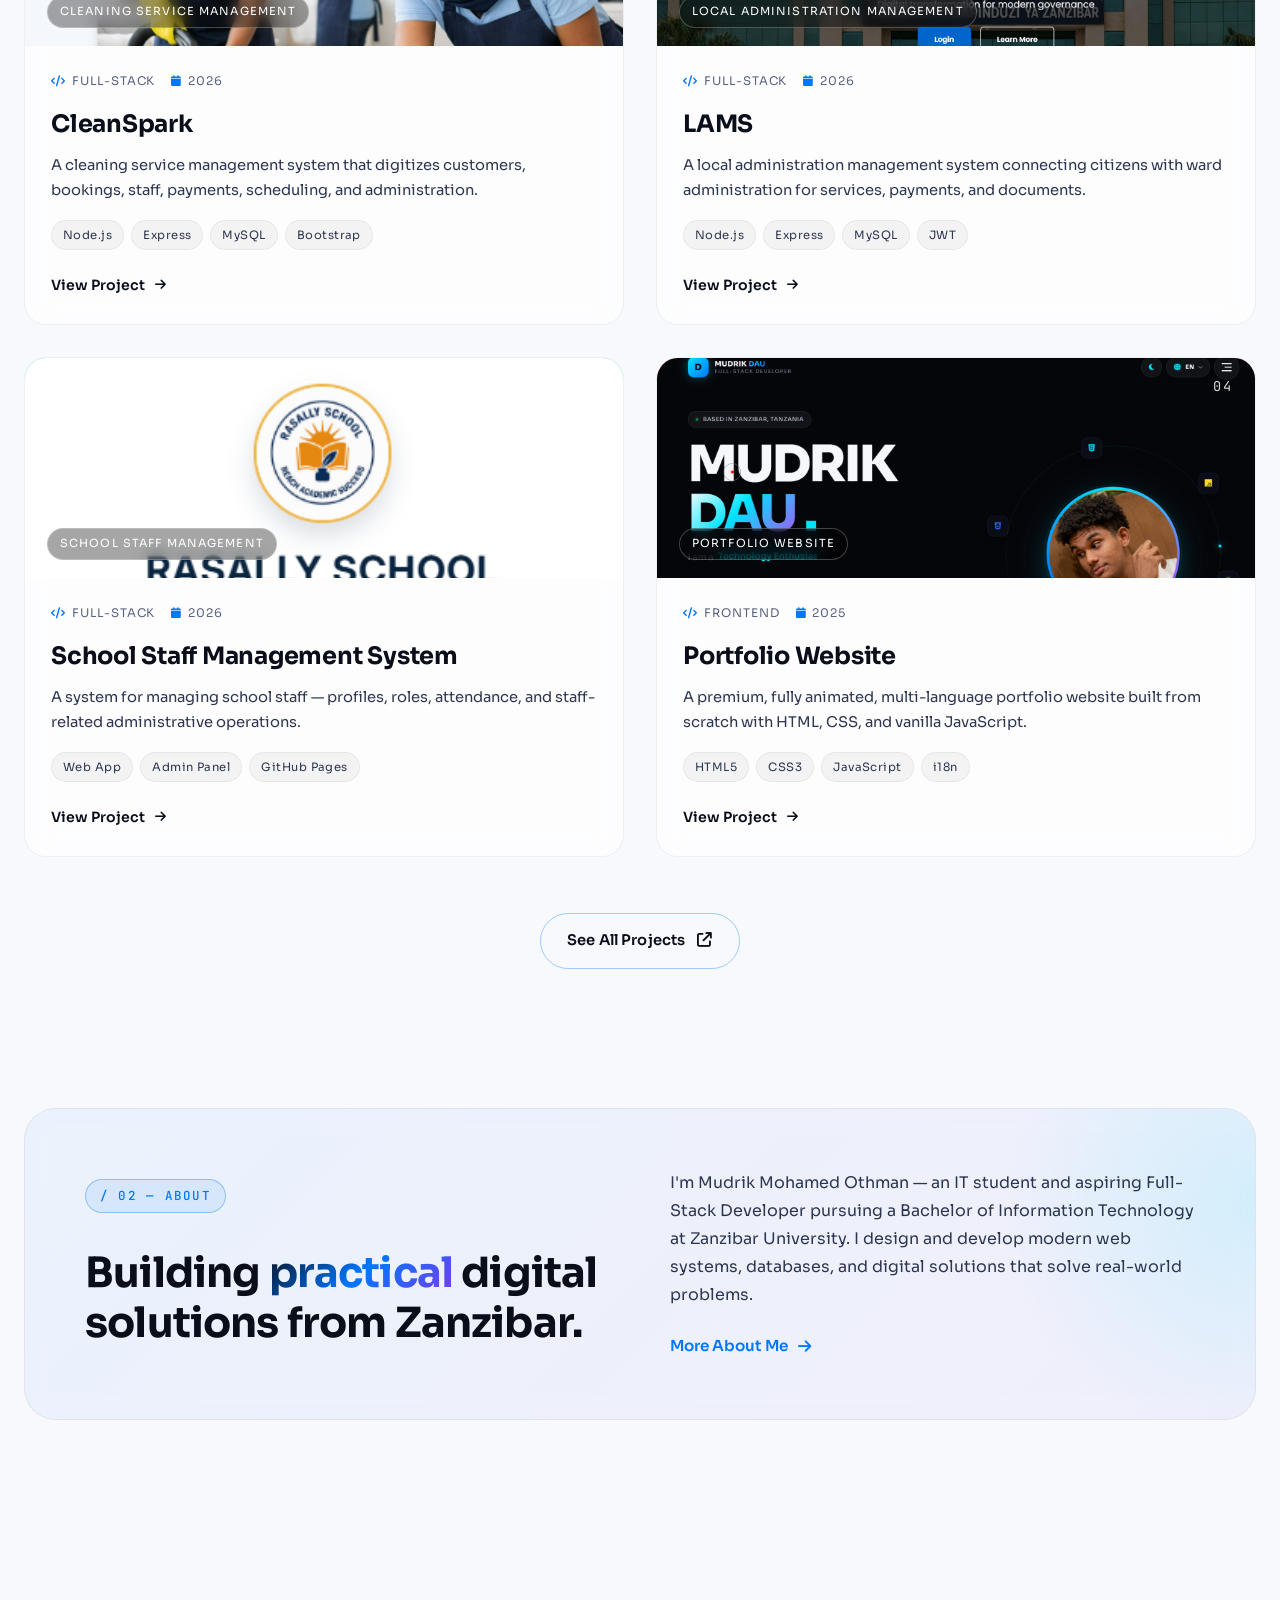
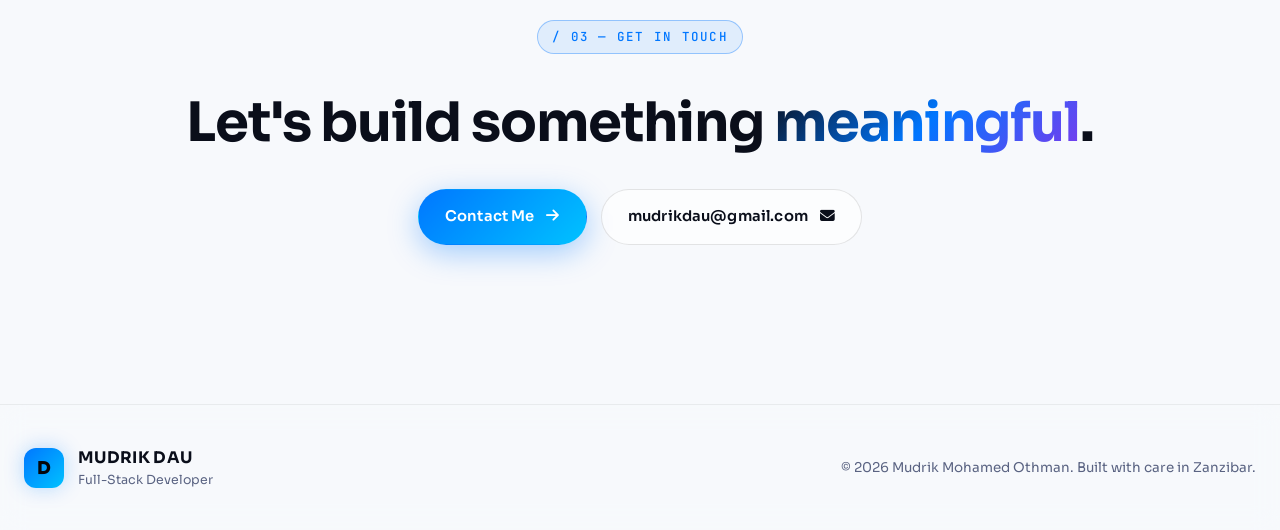
==== commit ea856954: "my portofolio mudrikdau.cc update in projects" ====
--- a/index.html
+++ b/index.html
@@ -522,46 +522,50 @@
                         </div>
                     </article>
 
-                    <!-- ============================================
-                         04 — PORTFOLIO WEBSITE
-                         ============================================ -->
-                    <article class="project-card" data-cursor="hover">
-                        <div class="project-card__visual">
-                            <div class="project-card__visual-bg" style="background: linear-gradient(135deg, #f59e0b 0%, #a855f7 100%);"></div>
-                            <img
-                                src="assets/images/projects/portfolio.png"
-                                alt="Mudrik Dau Portfolio Website preview"
-                                class="proj-card__visual-img"
-                                loading="lazy"
-                                onerror="this.setAttribute('data-fallback','true');"
-                            />
-                            <div class="project-card__visual-grid"></div>
-                            <div class="project-card__visual-num">04</div>
-                            <div class="project-card__visual-tag" data-i18n="project.portfolio.tag">Portfolio Website</div>
-                        </div>
-                        <div class="project-card__body">
-                            <div class="project-card__meta">
-                                <span class="project-card__meta-item"><i class="fa-solid fa-code"></i> <span data-i18n="project.meta.frontend">Frontend</span></span>
-                                <span class="project-card__meta-item"><i class="fa-solid fa-calendar"></i> 2025</span>
-                            </div>
-                            <h3 class="project-card__title">Portfolio Website</h3>
-                            <p class="project-card__desc" data-i18n="project.portfolio.desc">
-                                A premium, fully animated, multi-language portfolio website
-                                built from scratch with HTML, CSS, and vanilla JavaScript.
-                            </p>
-                            <div class="project-card__tags">
-                                <span>HTML5</span>
-                                <span>CSS3</span>
-                                <span>JavaScript</span>
-                                <span>i18n</span>
-                            </div>
-                            <a href="projects.html" class="project-card__link">
-                                <span data-i18n="project.view">View Project</span>
-                                <i class="fa-solid fa-arrow-right"></i>
-                            </a>
-                        </div>
-                    </article>
-
+    <!-- ============================================
+     04 — PORTFOLIO WEBSITE
+     ============================================ -->
+<article class="project-card" data-cursor="hover">
+    <div class="project-card__visual">
+        <div class="project-card__visual-bg" style="background: linear-gradient(135deg, #f59e0b 0%, #a855f7 100%);"></div>
+        <img
+            src="assets/images/projects/portfolio.png"
+            alt="Mudrik Dau Portfolio Website preview"
+            class="proj-card__visual-img"
+            loading="lazy"
+            onerror="this.setAttribute('data-fallback','true');"
+        />
+        <div class="project-card__visual-grid"></div>
+        <div class="project-card__visual-num">04</div>
+        <div class="project-card__visual-tag" data-i18n="project.portfolio.tag">Portfolio Website</div>
+    </div>
+    <div class="project-card__body">
+        <div class="project-card__meta">
+            <span class="project-card__meta-item"><i class="fa-solid fa-code"></i> <span data-i18n="project.meta.frontend">Frontend</span></span>
+            <span class="project-card__meta-item"><i class="fa-solid fa-calendar"></i> 2025</span>
+        </div>
+        <h3 class="project-card__title">Portfolio Website</h3>
+        <p class="project-card__desc" data-i18n="project.portfolio.desc">
+            A premium, fully animated, multi-language portfolio website
+            built from scratch with HTML, CSS, and vanilla JavaScript.
+        </p>
+        <div class="project-card__tags">
+            <span>HTML5</span>
+            <span>CSS3</span>
+            <span>JavaScript</span>
+            <span>i18n</span>
+        </div>
+        <a
+            href="https://mudrikdau.cc/"
+            class="project-card__link"
+            target="_blank"
+            rel="noopener noreferrer"
+        >
+            <span data-i18n="project.view">View Project</span>
+            <i class="fa-solid fa-arrow-right"></i>
+        </a>
+    </div>
+</article>
                 </div>
 
                 <div class="featured__cta">
--- a/css/status-bar.css
+++ b/css/status-bar.css
@@ -1,5 +1,5 @@
 /* =========================================================
-   TOP STATUS BAR — Time + Date + Weather
+   TOP STATUS BAR — Time + Date + Weather + Welcome
    FULLY RESPONSIVE — Desktop, Tablet, Mobile
    INTEGRATED with navbar so they never overlap.
    ========================================================= */
@@ -11,6 +11,10 @@
     --dau-status-height: 38px;
     --dau-nav-height: var(--nav-h, 84px);
     --dau-nav-h-total: calc(var(--dau-nav-height) + var(--dau-status-height));
+
+    /* Mobile navbar height — used to position the welcome pill
+       safely BELOW the navbar controls */
+    --dau-mobile-nav-h: 72px;
 }
 
 @media (max-width: 1023px) {
@@ -18,15 +22,24 @@
 }
 
 @media (max-width: 767px) {
-    :root { --dau-status-height: 34px; }
+    :root {
+        --dau-status-height: 34px;
+        --dau-mobile-nav-h: 72px;
+    }
 }
 
 @media (max-width: 479px) {
-    :root { --dau-status-height: 32px; }
+    :root {
+        --dau-status-height: 32px;
+        --dau-mobile-nav-h: 68px;
+    }
 }
 
 @media (max-width: 359px) {
-    :root { --dau-status-height: 30px; }
+    :root {
+        --dau-status-height: 30px;
+        --dau-mobile-nav-h: 64px;
+    }
 }
 
 /* =========================================================
@@ -37,7 +50,7 @@
     top: 0;
     left: 0;
     right: 0;
-    z-index: 200; /* Above navbar (usually 1000+ would block; we keep it lower) */
+    z-index: 200;
 
     display: flex;
     align-items: center;
@@ -157,6 +170,81 @@
     text-overflow: ellipsis;
     max-width: 140px;
     min-width: 0;
+}
+
+/* =========================================================
+   WELCOME MESSAGE — Flowing center text
+   ========================================================= */
+.dau-status__welcome {
+    flex: 1;
+    min-width: 0;
+    display: flex;
+    align-items: center;
+    justify-content: center;
+    overflow: hidden;
+    position: relative;
+    height: 100%;
+    margin: 0 12px;
+    pointer-events: none;
+}
+
+.dau-status__welcome-text {
+    display: inline-block;
+    font-family: 'Sora', 'Space Grotesk', system-ui, sans-serif;
+    font-size: 0.78rem;
+    font-weight: 600;
+    letter-spacing: 0.02em;
+    white-space: nowrap;
+    overflow: hidden;
+    text-overflow: ellipsis;
+    max-width: 100%;
+
+    /* Animated gradient text */
+    background: linear-gradient(90deg,
+        #ffffff 0%,
+        #00e5ff 30%,
+        #a855f7 50%,
+        #00e5ff 70%,
+        #ffffff 100%);
+    background-size: 200% 100%;
+    -webkit-background-clip: text;
+    background-clip: text;
+    -webkit-text-fill-color: transparent;
+    color: transparent;
+
+    opacity: 0;
+    transform: translateY(8px);
+    transition: opacity 0.4s ease, transform 0.4s ease;
+    animation: dauWelcomeShine 4s linear infinite;
+}
+
+.dau-status__welcome-text.is-shown {
+    opacity: 1;
+    transform: translateY(0);
+}
+
+.dau-status__welcome-text.is-hiding {
+    opacity: 0;
+    transform: translateY(-8px);
+}
+
+@keyframes dauWelcomeShine {
+    0%   { background-position: 0% 50%; }
+    100% { background-position: 200% 50%; }
+}
+
+/* Light theme welcome text */
+[data-theme="light"] .dau-status__welcome-text {
+    background: linear-gradient(90deg,
+        #0b0e17 0%,
+        #0077ff 30%,
+        #7c3aed 50%,
+        #0077ff 70%,
+        #0b0e17 100%);
+    background-size: 200% 100%;
+    -webkit-background-clip: text;
+    background-clip: text;
+    -webkit-text-fill-color: transparent;
 }
 
 /* =========================================================
@@ -472,6 +560,7 @@
 
 /* =========================================================
    RESPONSIVE — TABLET (768px – 1023px)
+   Welcome stays INSIDE the bar, just smaller.
    ========================================================= */
 @media (max-width: 1023px) {
     .dau-status {
@@ -479,10 +568,24 @@
         font-size: 0.74rem;
     }
     .dau-status__weather-city { max-width: 110px; }
+
+    /* Welcome stays visible but shrinks */
+    .dau-status__welcome {
+        display: flex;
+        margin: 0 8px;
+        flex: 1;
+        min-width: 0;
+    }
+
+    .dau-status__welcome-text {
+        font-size: 0.7rem;
+    }
 }
 
 /* =========================================================
    RESPONSIVE — MOBILE LARGE (480px – 767px)
+   Welcome becomes a floating pill BELOW the NAVBAR
+   so it never overlaps theme/lang/hamburger controls.
    ========================================================= */
 @media (max-width: 767px) {
     .dau-status {
@@ -504,6 +607,58 @@
         overflow: hidden;
         text-overflow: ellipsis;
     }
+
+    /* ==== Welcome becomes a floating pill BELOW THE NAVBAR ==== */
+    .dau-status__welcome {
+        display: block;
+        position: fixed;
+
+        /* Status bar + mobile navbar + a small gap.
+           This pushes the pill below the theme/lang/hamburger
+           controls so they are never covered. */
+        top: calc(var(--dau-status-height) + var(--dau-mobile-nav-h) + 6px);
+
+        left: 50%;
+        transform: translateX(-50%);
+        margin: 0;
+        padding: 6px 14px;
+        max-width: calc(100vw - 32px);
+        background: rgba(10, 14, 26, 0.78);
+        border: 1px solid rgba(0, 229, 255, 0.22);
+        border-radius: 999px;
+        backdrop-filter: blur(14px) saturate(1.2);
+        -webkit-backdrop-filter: blur(14px) saturate(1.2);
+        box-shadow: 0 8px 24px rgba(0, 0, 0, 0.35),
+                    0 0 20px rgba(0, 229, 255, 0.08);
+
+        /* Decorative only — never blocks taps */
+        pointer-events: none;
+
+        /* Sit BELOW navbar controls in stacking order */
+        z-index: 90;
+
+        overflow: hidden;
+        height: auto;
+    }
+
+    .dau-status__welcome-text {
+        font-size: 0.7rem;
+        white-space: nowrap;
+        overflow: hidden;
+        text-overflow: ellipsis;
+        max-width: 100%;
+        display: block;
+    }
+}
+
+/* Light theme mobile pill */
+@media (max-width: 767px) {
+    [data-theme="light"] .dau-status__welcome {
+        background: rgba(255, 255, 255, 0.85);
+        border-color: rgba(0, 119, 255, 0.18);
+        box-shadow: 0 8px 24px rgba(0, 0, 0, 0.1),
+                    0 0 20px rgba(0, 119, 255, 0.06);
+    }
 }
 
 /* =========================================================
@@ -528,6 +683,16 @@
         font-size: 0.62rem;
         max-width: 100px;
     }
+
+    /* Smaller welcome pill, still BELOW navbar */
+    .dau-status__welcome {
+        padding: 5px 12px;
+        max-width: calc(100vw - 24px);
+        top: calc(var(--dau-status-height) + var(--dau-mobile-nav-h) + 5px);
+    }
+    .dau-status__welcome-text {
+        font-size: 0.66rem;
+    }
 }
 
 /* =========================================================
@@ -537,6 +702,16 @@
     .dau-status { font-size: 0.64rem; }
     .dau-status__date { display: none; }
     .dau-status__clock { font-size: 0.7rem; }
+
+    /* Tiny welcome pill, still BELOW navbar */
+    .dau-status__welcome {
+        max-width: calc(100vw - 20px);
+        padding: 4px 10px;
+        top: calc(var(--dau-status-height) + var(--dau-mobile-nav-h) + 4px);
+    }
+    .dau-status__welcome-text {
+        font-size: 0.62rem;
+    }
 }
 
 /* =========================================================
@@ -551,17 +726,22 @@
     .dau-wx__lightning,
     .dau-wx__fog-lines span,
     .dau-status::after,
-    .dau-wx__dot {
+    .dau-wx__dot,
+    .dau-status__welcome-text {
         animation: none !important;
     }
+
+    .dau-status__welcome-text {
+        transition: opacity 0.3s ease;
+        transform: none !important;
+    }
 }
 
 /* =========================================================
    LAYOUT INTEGRATION — Push NAVBAR & content below the bar
    ========================================================= */
 
-/* Push the NAVBAR down so it sits BELOW the status bar.
-   Works whether navbar is `position: fixed` or `sticky`. */
+/* Push the NAVBAR down so it sits BELOW the status bar. */
 .navbar {
     top: var(--dau-status-height) !important;
 }
@@ -571,8 +751,7 @@
     padding-top: var(--dau-nav-h-total);
 }
 
-/* Remove any old `padding-top: var(--nav-h)` from page containers
-   so they don't double-pad. */
+/* Remove any old padding-top from page containers. */
 .home,
 .about-page,
 .skills-page,
@@ -588,10 +767,9 @@
 
 /* =========================================================
    FIX: Fullscreen menu (hamburger) must sit BELOW the status bar
-   so its top items aren't hidden behind it.
    ========================================================= */
 .menu {
-    z-index: 9998; /* Above status bar, below loader */
+    z-index: 9998;
 }
 
 .menu__inner {
@@ -614,8 +792,7 @@
 }
 
 /* =========================================================
-   FIX: Scroll FAB should stay above page content but below
-   navbar's hamburger menu.
+   FIX: Scroll FAB
    ========================================================= */
 .scroll-fab {
     z-index: 500;
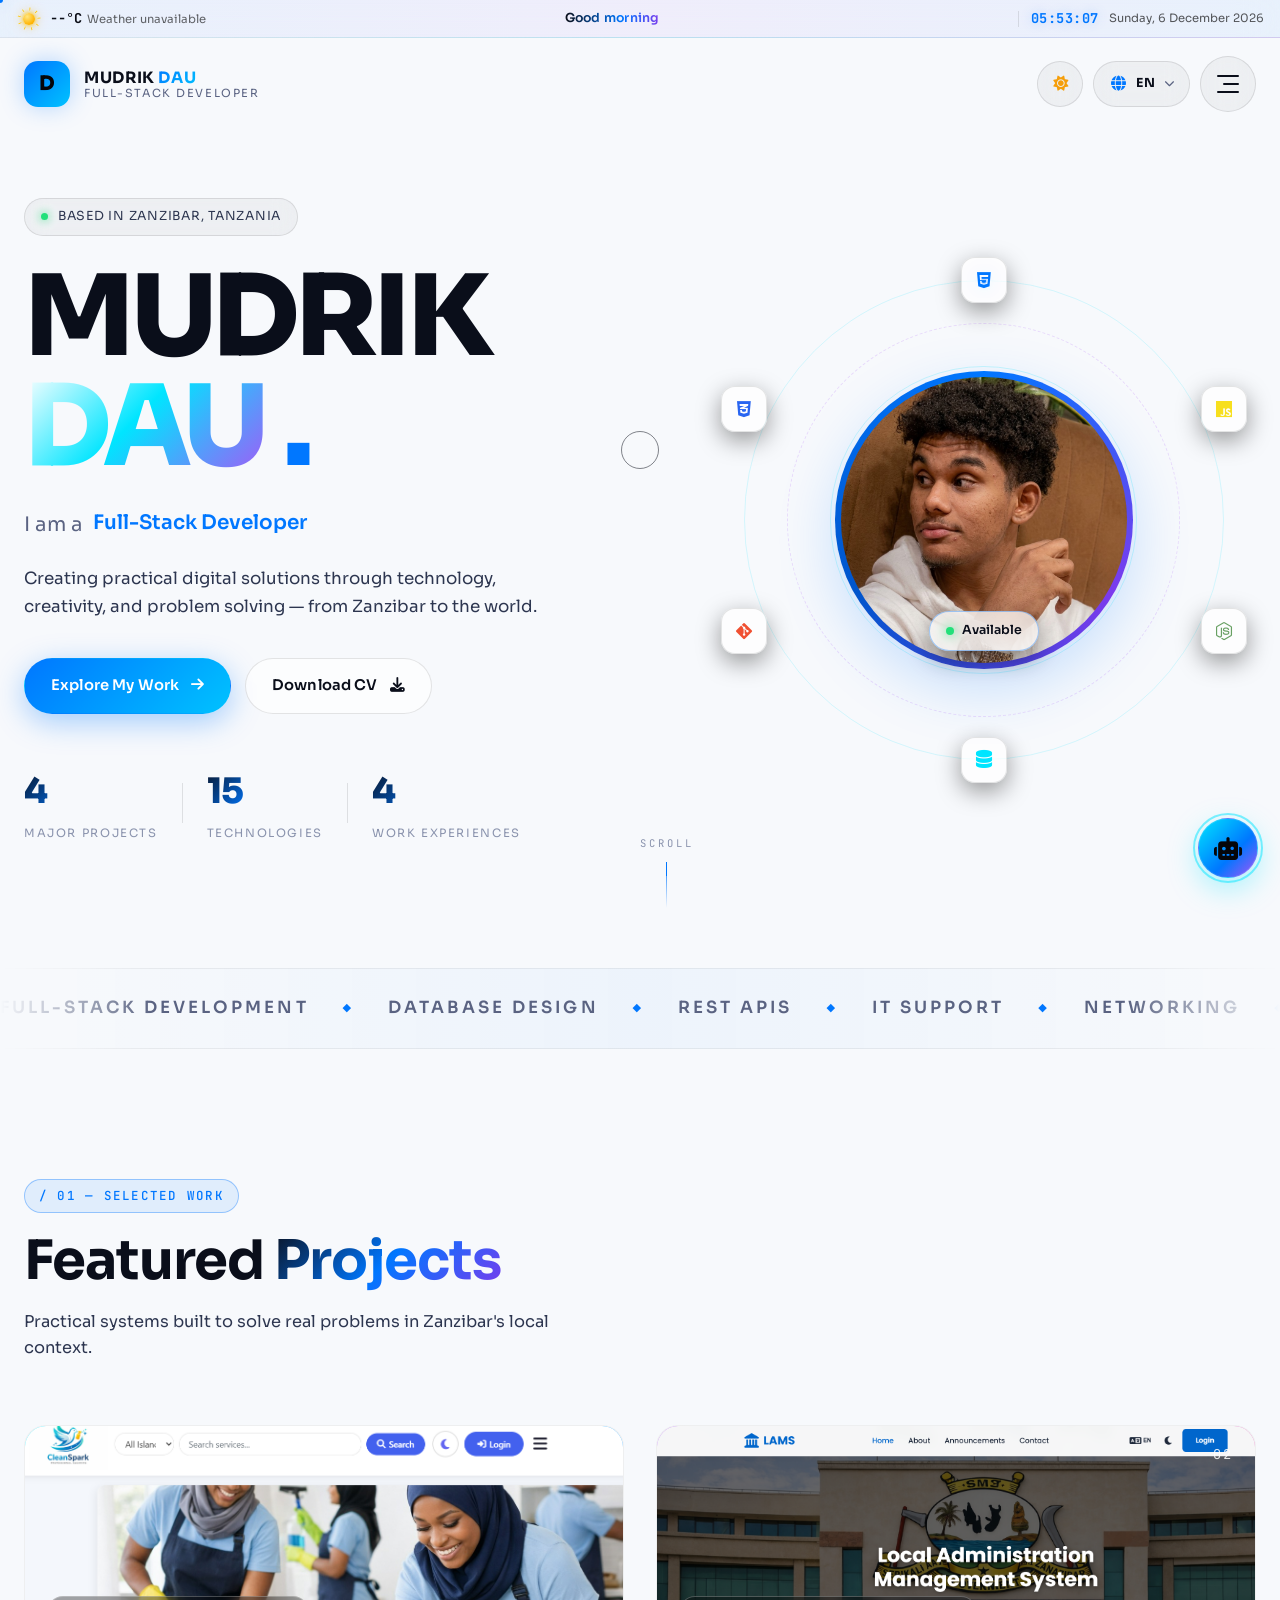
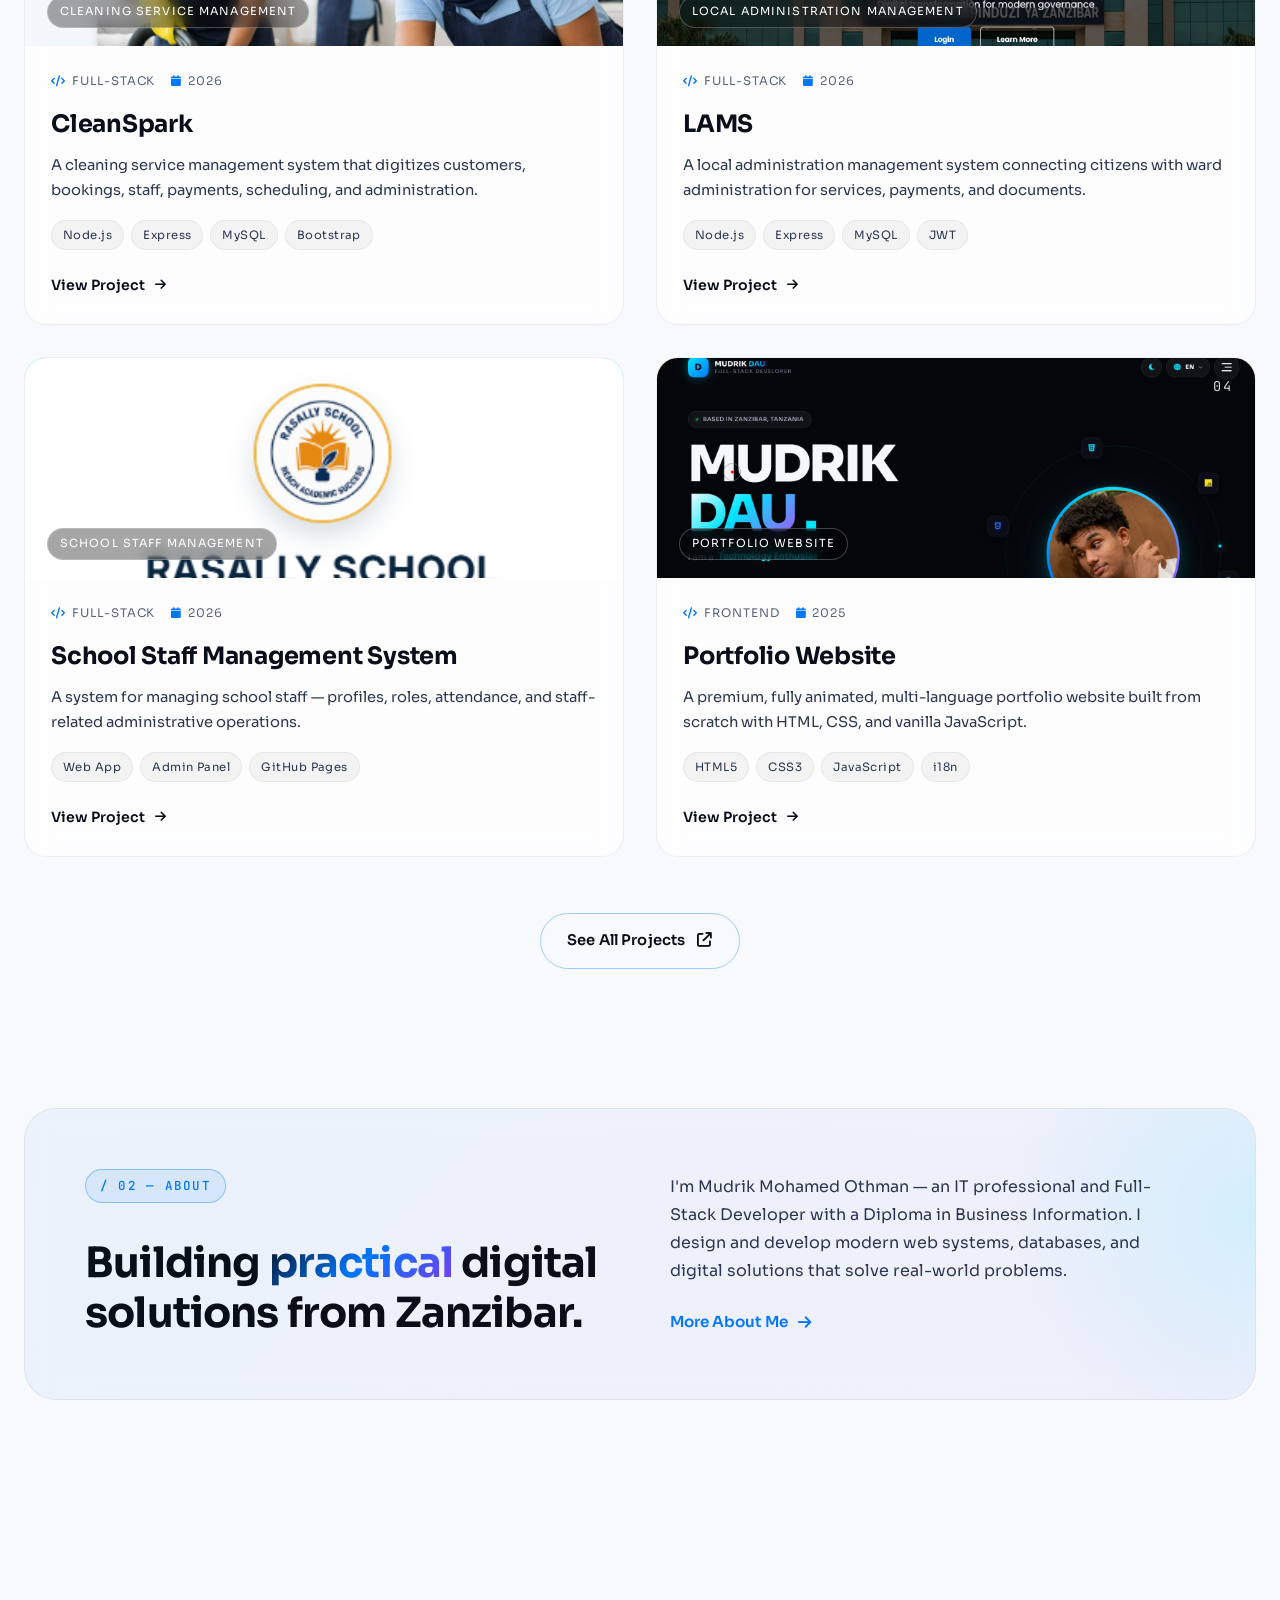
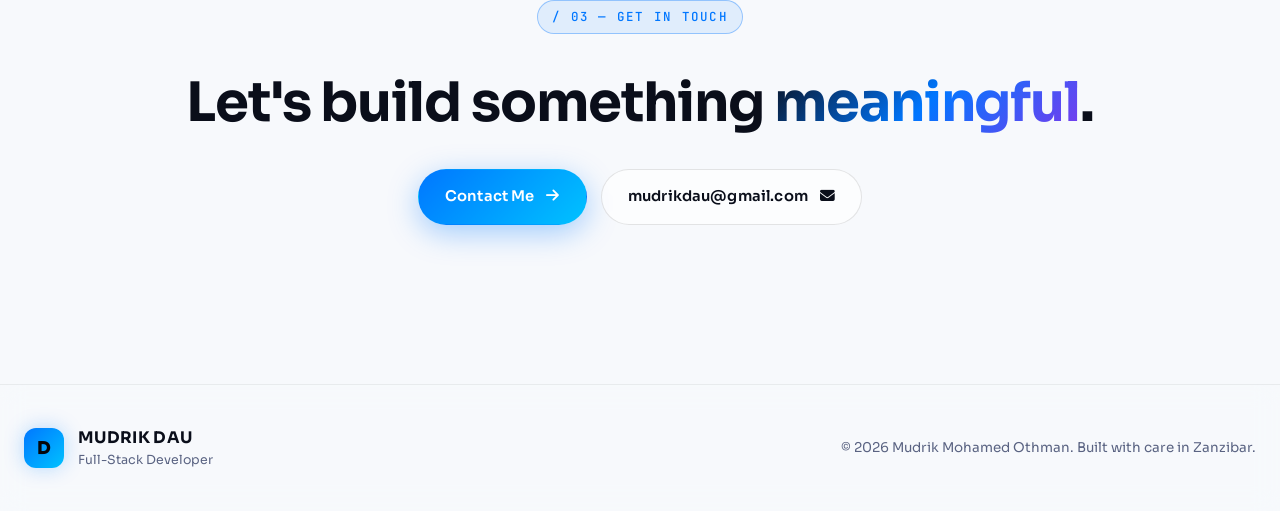
==== commit 5c750cf2: "seo" ====
--- a/index.html
+++ b/index.html
@@ -3,11 +3,33 @@
 <head>
     <meta charset="UTF-8" />
     <meta name="viewport" content="width=device-width, initial-scale=1.0" />
-    <meta name="description" content="Mudrik Dau — Full-Stack Developer, IT Student & Technology Enthusiast from Zanzibar. Creating practical digital solutions." />
-    <meta name="author" content="Mudrik Mohamed Othman (DAU)" />
+
+    <!-- Primary SEO -->
+    <meta name="description" content="Explore the portfolio of Mudrik Mohamed Othman (DAU), a full-stack developer and IT professional from Zanzibar, Tanzania. Discover web development projects, technical skills, and digital solutions." />
+    <meta name="author" content="Mudrik Mohamed Othman" />
+    <meta name="robots" content="index, follow" />
     <meta name="theme-color" content="#05060a" />
-
-    <title>MUDRIK DAU — Full-Stack Developer & IT Student</title>
+    <link rel="canonical" href="https://mudrikdau.cc/" />
+
+    <!-- Google Search Console Verification -->
+    <meta name="google-site-verification" content="Kl6bfl6S_i57ZTX8EiIP8fBc_W517v7ePs8rP2gxTgo" />
+
+    <title>Mudrik Dau | Full-Stack Developer in Zanzibar, Tanzania</title>
+
+    <!-- Open Graph (Facebook, LinkedIn, WhatsApp) -->
+    <meta property="og:type" content="website" />
+    <meta property="og:site_name" content="Mudrik Dau Portfolio" />
+    <meta property="og:title" content="Mudrik Dau | Full-Stack Developer in Zanzibar" />
+    <meta property="og:description" content="Discover Mudrik Dau's portfolio, software projects, technical skills, and IT experience from Zanzibar, Tanzania." />
+    <meta property="og:url" content="https://mudrikdau.cc/" />
+    <meta property="og:image" content="https://mudrikdau.cc/assets/images/profile/profile.jpg" />
+    <meta property="og:image:alt" content="Mudrik Dau — Full-Stack Developer" />
+
+    <!-- Twitter / X Card -->
+    <meta name="twitter:card" content="summary_large_image" />
+    <meta name="twitter:title" content="Mudrik Dau | Full-Stack Developer" />
+    <meta name="twitter:description" content="Explore Mudrik Dau's web development projects, technical skills, and digital solutions from Zanzibar, Tanzania." />
+    <meta name="twitter:image" content="https://mudrikdau.cc/assets/images/profile/profile.jpg" />
 
     <!-- Fonts -->
     <link rel="preconnect" href="https://fonts.googleapis.com" />
@@ -271,7 +293,7 @@
                         <span class="hero__role-static" data-i18n="hero.roleStatic">I am a</span>
                         <span class="hero__role-rotate" id="roleRotate">
                             <span class="hero__role-word" data-i18n="hero.roles.0">Full-Stack Developer</span>
-                            <span class="hero__role-word" data-i18n="hero.roles.1">IT Student</span>
+                            <span class="hero__role-word" data-i18n="hero.roles.1">IT Professional</span>
                             <span class="hero__role-word" data-i18n="hero.roles.2">Technology Enthusiast</span>
                             <span class="hero__role-word" data-i18n="hero.roles.3">Problem Solver</span>
                         </span>
@@ -522,50 +544,50 @@
                         </div>
                     </article>
 
-    <!-- ============================================
-     04 — PORTFOLIO WEBSITE
-     ============================================ -->
-<article class="project-card" data-cursor="hover">
-    <div class="project-card__visual">
-        <div class="project-card__visual-bg" style="background: linear-gradient(135deg, #f59e0b 0%, #a855f7 100%);"></div>
-        <img
-            src="assets/images/projects/portfolio.png"
-            alt="Mudrik Dau Portfolio Website preview"
-            class="proj-card__visual-img"
-            loading="lazy"
-            onerror="this.setAttribute('data-fallback','true');"
-        />
-        <div class="project-card__visual-grid"></div>
-        <div class="project-card__visual-num">04</div>
-        <div class="project-card__visual-tag" data-i18n="project.portfolio.tag">Portfolio Website</div>
-    </div>
-    <div class="project-card__body">
-        <div class="project-card__meta">
-            <span class="project-card__meta-item"><i class="fa-solid fa-code"></i> <span data-i18n="project.meta.frontend">Frontend</span></span>
-            <span class="project-card__meta-item"><i class="fa-solid fa-calendar"></i> 2025</span>
-        </div>
-        <h3 class="project-card__title">Portfolio Website</h3>
-        <p class="project-card__desc" data-i18n="project.portfolio.desc">
-            A premium, fully animated, multi-language portfolio website
-            built from scratch with HTML, CSS, and vanilla JavaScript.
-        </p>
-        <div class="project-card__tags">
-            <span>HTML5</span>
-            <span>CSS3</span>
-            <span>JavaScript</span>
-            <span>i18n</span>
-        </div>
-        <a
-            href="https://mudrikdau.cc/"
-            class="project-card__link"
-            target="_blank"
-            rel="noopener noreferrer"
-        >
-            <span data-i18n="project.view">View Project</span>
-            <i class="fa-solid fa-arrow-right"></i>
-        </a>
-    </div>
-</article>
+                    <!-- ============================================
+                         04 — PORTFOLIO WEBSITE
+                         ============================================ -->
+                    <article class="project-card" data-cursor="hover">
+                        <div class="project-card__visual">
+                            <div class="project-card__visual-bg" style="background: linear-gradient(135deg, #f59e0b 0%, #a855f7 100%);"></div>
+                            <img
+                                src="assets/images/projects/portfolio.png"
+                                alt="Mudrik Dau Portfolio Website preview"
+                                class="proj-card__visual-img"
+                                loading="lazy"
+                                onerror="this.setAttribute('data-fallback','true');"
+                            />
+                            <div class="project-card__visual-grid"></div>
+                            <div class="project-card__visual-num">04</div>
+                            <div class="project-card__visual-tag" data-i18n="project.portfolio.tag">Portfolio Website</div>
+                        </div>
+                        <div class="project-card__body">
+                            <div class="project-card__meta">
+                                <span class="project-card__meta-item"><i class="fa-solid fa-code"></i> <span data-i18n="project.meta.frontend">Frontend</span></span>
+                                <span class="project-card__meta-item"><i class="fa-solid fa-calendar"></i> 2025</span>
+                            </div>
+                            <h3 class="project-card__title">Portfolio Website</h3>
+                            <p class="project-card__desc" data-i18n="project.portfolio.desc">
+                                A premium, fully animated, multi-language portfolio website
+                                built from scratch with HTML, CSS, and vanilla JavaScript.
+                            </p>
+                            <div class="project-card__tags">
+                                <span>HTML5</span>
+                                <span>CSS3</span>
+                                <span>JavaScript</span>
+                                <span>i18n</span>
+                            </div>
+                            <a
+                                href="https://mudrikdau.cc/"
+                                class="project-card__link"
+                                target="_blank"
+                                rel="noopener noreferrer"
+                            >
+                                <span data-i18n="project.view">View Project</span>
+                                <i class="fa-solid fa-arrow-right"></i>
+                            </a>
+                        </div>
+                    </article>
                 </div>
 
                 <div class="featured__cta">
@@ -591,10 +613,9 @@
                     </div>
                     <div class="quick-about__right">
                         <p data-i18n="quickabout.desc">
-                            I'm Mudrik Mohamed Othman — an IT student and aspiring Full-Stack Developer
-                            pursuing a Bachelor of Information Technology at Zanzibar University.
-                            I design and develop modern web systems, databases, and digital
-                            solutions that solve real-world problems.
+                            I'm Mudrik Mohamed Othman — an IT professional and Full-Stack Developer
+                            with a Diploma in Business Information. I design and develop modern
+                            web systems, databases, and digital solutions that solve real-world problems.
                         </p>
                         <a href="about.html" class="link-arrow" data-cursor="hover">
                             <span data-i18n="quickabout.link">More About Me</span>
@@ -638,7 +659,7 @@
                     <span class="footer__brand-mark">D</span>
                     <div>
                         <span class="footer__brand-name">MUDRIK DAU</span>
-                        <span class="footer__brand-sub" data-i18n="brand.sub">Full-Stack Developer | IT Student</span>
+                        <span class="footer__brand-sub" data-i18n="brand.sub">Full-Stack Developer | IT Professional</span>
                     </div>
                 </div>
                 <p class="footer__copy">
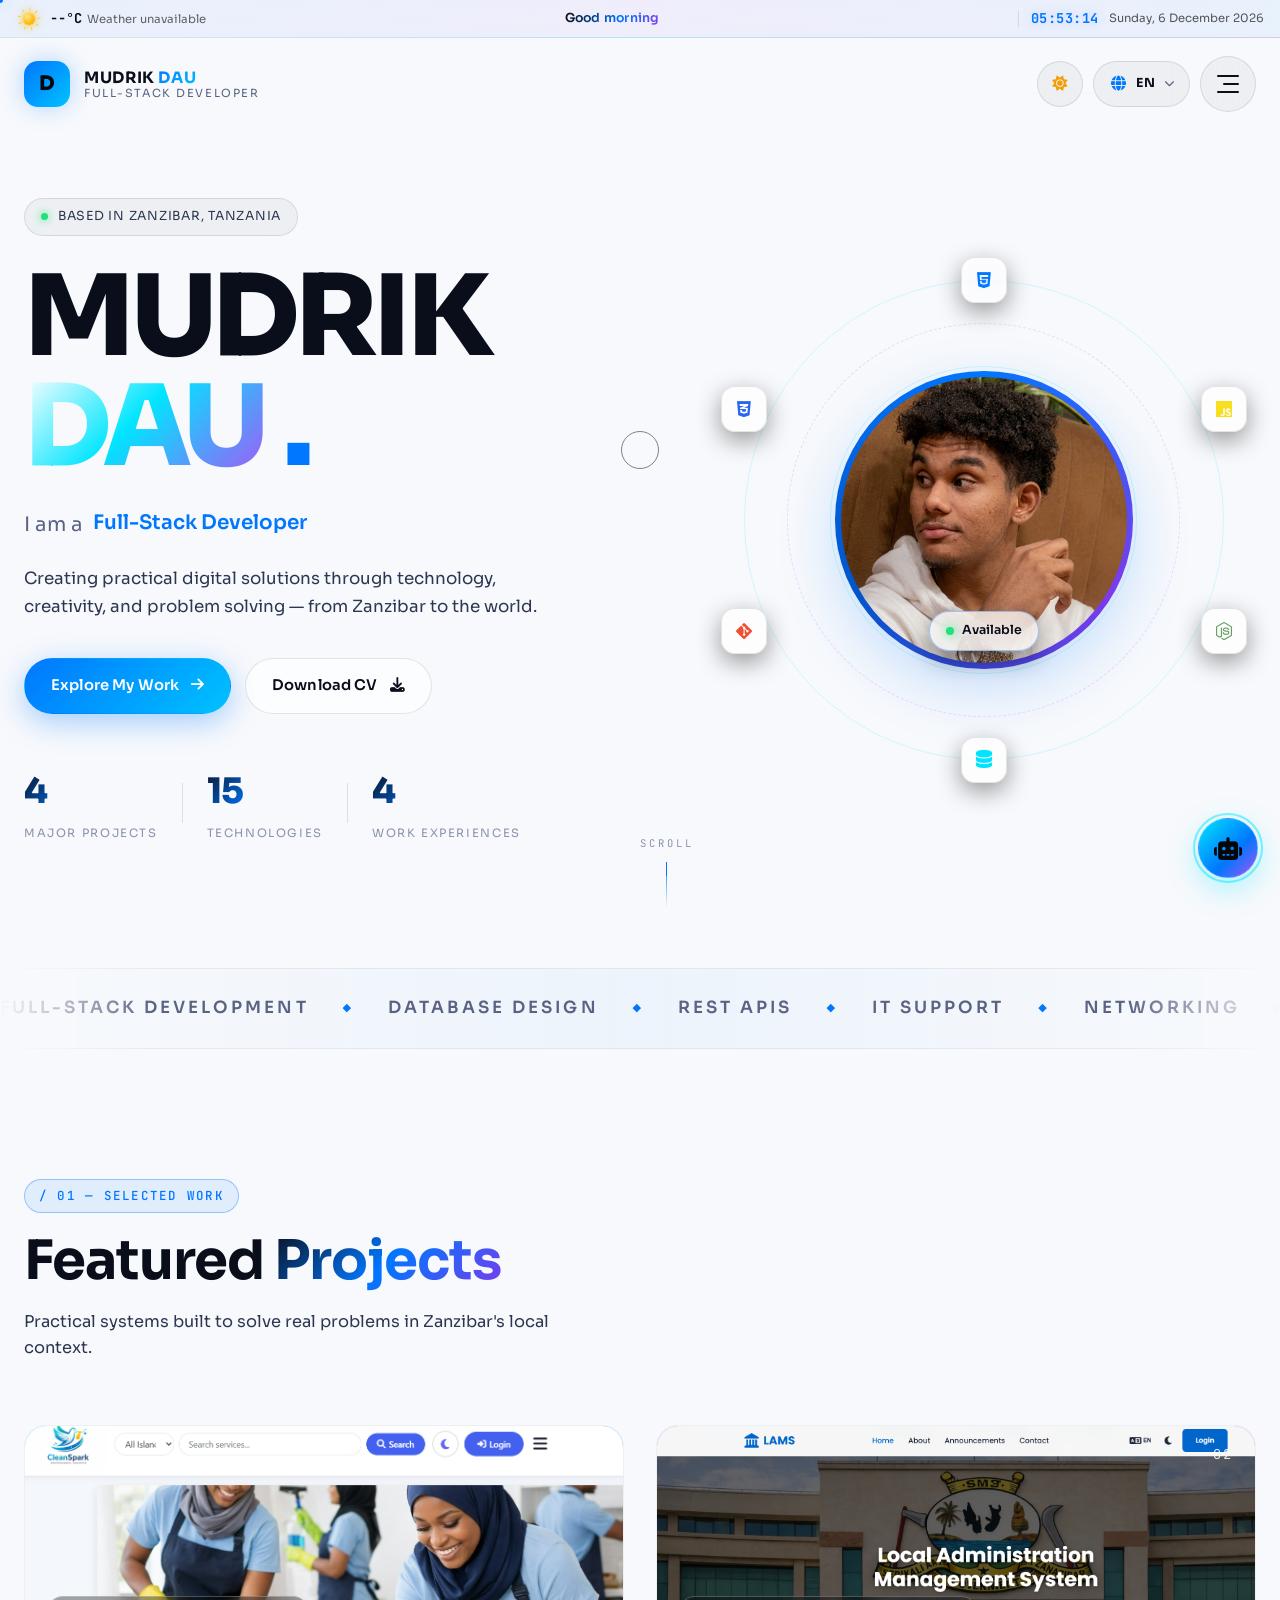
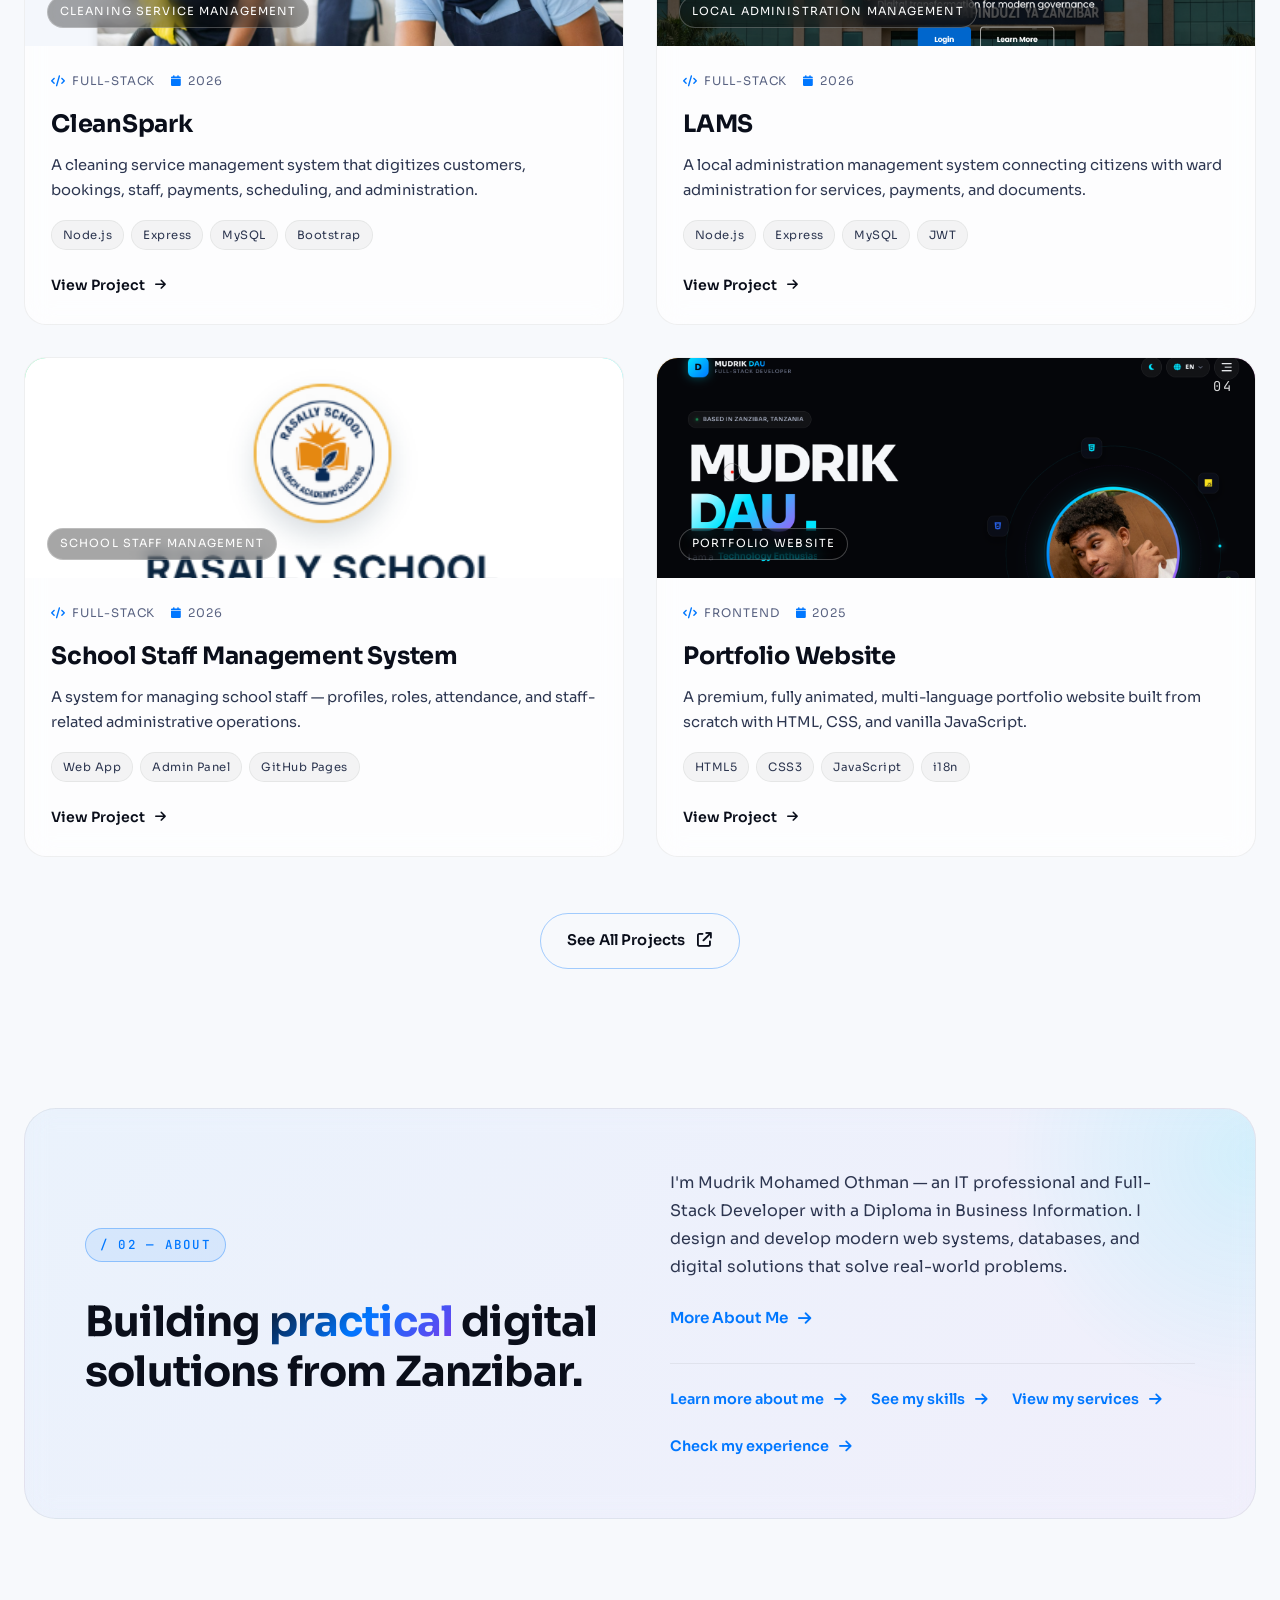
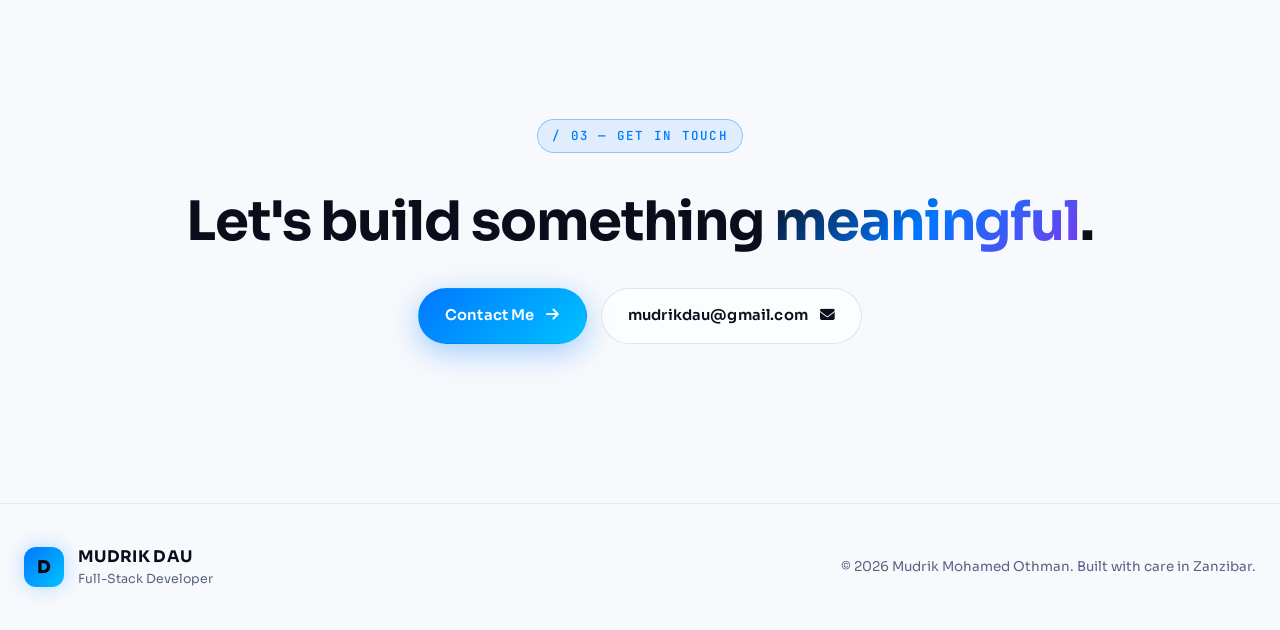
==== commit 2900c653: "updated seo" ====
--- a/index.html
+++ b/index.html
@@ -287,6 +287,7 @@
                             <span class="hero__title-word">DAU</span>
                             <span class="hero__title-mark">.</span>
                         </span>
+                        <span class="sr-only">Mudrik Mohamed Othman — Full-Stack Developer in Zanzibar, Tanzania</span>
                     </h1>
 
                     <div class="hero__role">
@@ -350,7 +351,7 @@
 
                         <div class="hero__visual-card" data-tilt>
                             <div class="hero__visual-card-inner">
-                                <img src="assets/images/profile/profile.jpg" alt="Mudrik Dau" class="hero__photo" onerror="this.style.display='none'; this.parentElement.classList.add('hero__visual-card-inner--placeholder');" />
+                                <img src="assets/images/profile/profile.jpg" alt="Mudrik Mohamed Othman (DAU) — Full-Stack Developer from Zanzibar" class="hero__photo" onerror="this.style.display='none'; this.parentElement.classList.add('hero__visual-card-inner--placeholder');" />
                                 <div class="hero__visual-card-placeholder">
                                     <span>DAU</span>
                                     <small data-i18n="hero.profile">Profile</small>
@@ -425,15 +426,13 @@
 
                 <div class="featured__grid">
 
-                    <!-- ============================================
-                         01 — CLEANSPARK
-                         ============================================ -->
+                    <!-- 01 — CLEANSPARK -->
                     <article class="project-card" data-cursor="hover">
                         <div class="project-card__visual">
                             <div class="project-card__visual-bg" style="background: linear-gradient(135deg, #00e5ff 0%, #0077ff 100%);"></div>
                             <img
                                 src="assets/images/projects/csms.png"
-                                alt="CleanSpark — Cleaning Service Management System preview"
+                                alt="CleanSpark cleaning service management system — full-stack project by Mudrik Dau"
                                 class="proj-card__visual-img"
                                 loading="lazy"
                                 onerror="this.setAttribute('data-fallback','true');"
@@ -465,15 +464,13 @@
                         </div>
                     </article>
 
-                    <!-- ============================================
-                         02 — LAMS
-                         ============================================ -->
+                    <!-- 02 — LAMS -->
                     <article class="project-card" data-cursor="hover">
                         <div class="project-card__visual">
                             <div class="project-card__visual-bg" style="background: linear-gradient(135deg, #a855f7 0%, #ec4899 100%);"></div>
                             <img
                                 src="assets/images/projects/lams.png"
-                                alt="LAMS — Local Administration Management System preview"
+                                alt="LAMS local administration management system — full-stack project by Mudrik Dau"
                                 class="proj-card__visual-img"
                                 loading="lazy"
                                 onerror="this.setAttribute('data-fallback','true');"
@@ -505,15 +502,13 @@
                         </div>
                     </article>
 
-                    <!-- ============================================
-                         03 — SCHOOL STAFF MANAGEMENT SYSTEM
-                         ============================================ -->
+                    <!-- 03 — SCHOOL STAFF MANAGEMENT SYSTEM -->
                     <article class="project-card" data-cursor="hover">
                         <div class="project-card__visual">
                             <div class="project-card__visual-bg" style="background: linear-gradient(135deg, #22e07a 0%, #00e5ff 100%);"></div>
                             <img
                                 src="assets/images/projects/ssms.png"
-                                alt="School Staff Management System preview"
+                                alt="School Staff Management System — web application project by Mudrik Dau"
                                 class="proj-card__visual-img"
                                 loading="lazy"
                                 onerror="this.setAttribute('data-fallback','true');"
@@ -544,15 +539,13 @@
                         </div>
                     </article>
 
-                    <!-- ============================================
-                         04 — PORTFOLIO WEBSITE
-                         ============================================ -->
+                    <!-- 04 — PORTFOLIO WEBSITE -->
                     <article class="project-card" data-cursor="hover">
                         <div class="project-card__visual">
                             <div class="project-card__visual-bg" style="background: linear-gradient(135deg, #f59e0b 0%, #a855f7 100%);"></div>
                             <img
                                 src="assets/images/projects/portfolio.png"
-                                alt="Mudrik Dau Portfolio Website preview"
+                                alt="Mudrik Dau personal portfolio website — multi-language animated web project"
                                 class="proj-card__visual-img"
                                 loading="lazy"
                                 onerror="this.setAttribute('data-fallback','true');"
@@ -621,6 +614,26 @@
                             <span data-i18n="quickabout.link">More About Me</span>
                             <i class="fa-solid fa-arrow-right"></i>
                         </a>
+
+                        <!-- Phase 4: Internal linking section for SEO -->
+                        <nav class="quick-about__links" aria-label="Explore more pages">
+                            <a href="about.html" class="link-arrow" data-cursor="hover">
+                                <span>Learn more about me</span>
+                                <i class="fa-solid fa-arrow-right"></i>
+                            </a>
+                            <a href="skills.html" class="link-arrow" data-cursor="hover">
+                                <span>See my skills</span>
+                                <i class="fa-solid fa-arrow-right"></i>
+                            </a>
+                            <a href="services.html" class="link-arrow" data-cursor="hover">
+                                <span>View my services</span>
+                                <i class="fa-solid fa-arrow-right"></i>
+                            </a>
+                            <a href="experience.html" class="link-arrow" data-cursor="hover">
+                                <span>Check my experience</span>
+                                <i class="fa-solid fa-arrow-right"></i>
+                            </a>
+                        </nav>
                     </div>
                 </div>
             </div>
--- a/css/global.css
+++ b/css/global.css
@@ -663,6 +663,20 @@
     transform: translateY(0);
 }
 
+/* ---------- SCREEN-READER-ONLY TEXT ---------- */
+/* Hidden visually but readable by Google and screen readers (Phase 4 SEO) */
+.sr-only {
+    position: absolute;
+    width: 1px;
+    height: 1px;
+    padding: 0;
+    margin: -1px;
+    overflow: hidden;
+    clip: rect(0, 0, 0, 0);
+    white-space: nowrap;
+    border: 0;
+}
+
 /* ---------- REDUCED MOTION ---------- */
 @media (prefers-reduced-motion: reduce) {
     *,
--- a/css/home.css
+++ b/css/home.css
@@ -812,6 +812,28 @@
     margin-bottom: 24px;
 }
 
+/* ---------- PHASE 4 — INTERNAL LINKING SECTION ---------- */
+/* Adds 4 internal links to homepage for better SEO discovery */
+.quick-about__links {
+    display: flex;
+    flex-wrap: wrap;
+    gap: 1.5rem;
+    margin-top: 2rem;
+    padding-top: 1.5rem;
+    border-top: 1px solid var(--border-1);
+}
+
+.quick-about__links .link-arrow {
+    font-size: 0.9rem;
+}
+
+@media (max-width: 768px) {
+    .quick-about__links {
+        flex-direction: column;
+        gap: 1rem;
+    }
+}
+
 /* =========================================================
    CTA BAND
    ========================================================= */
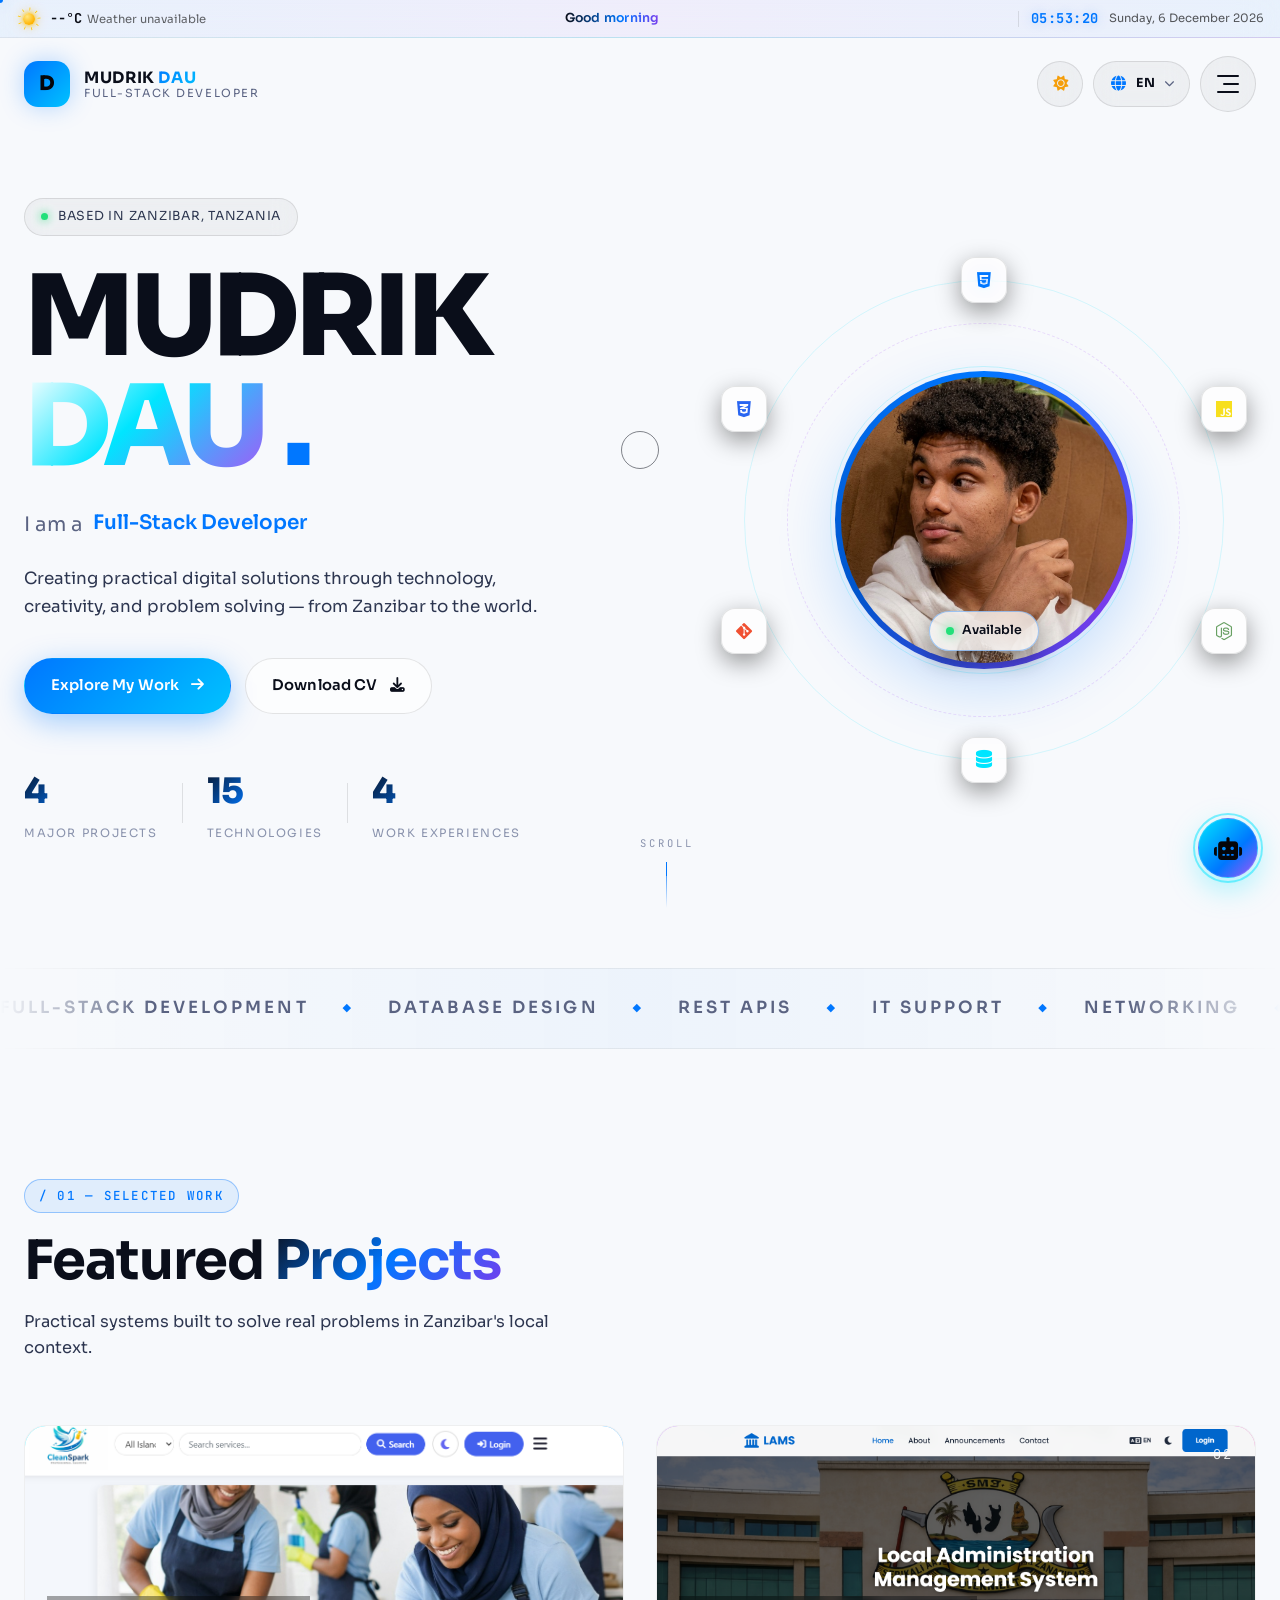
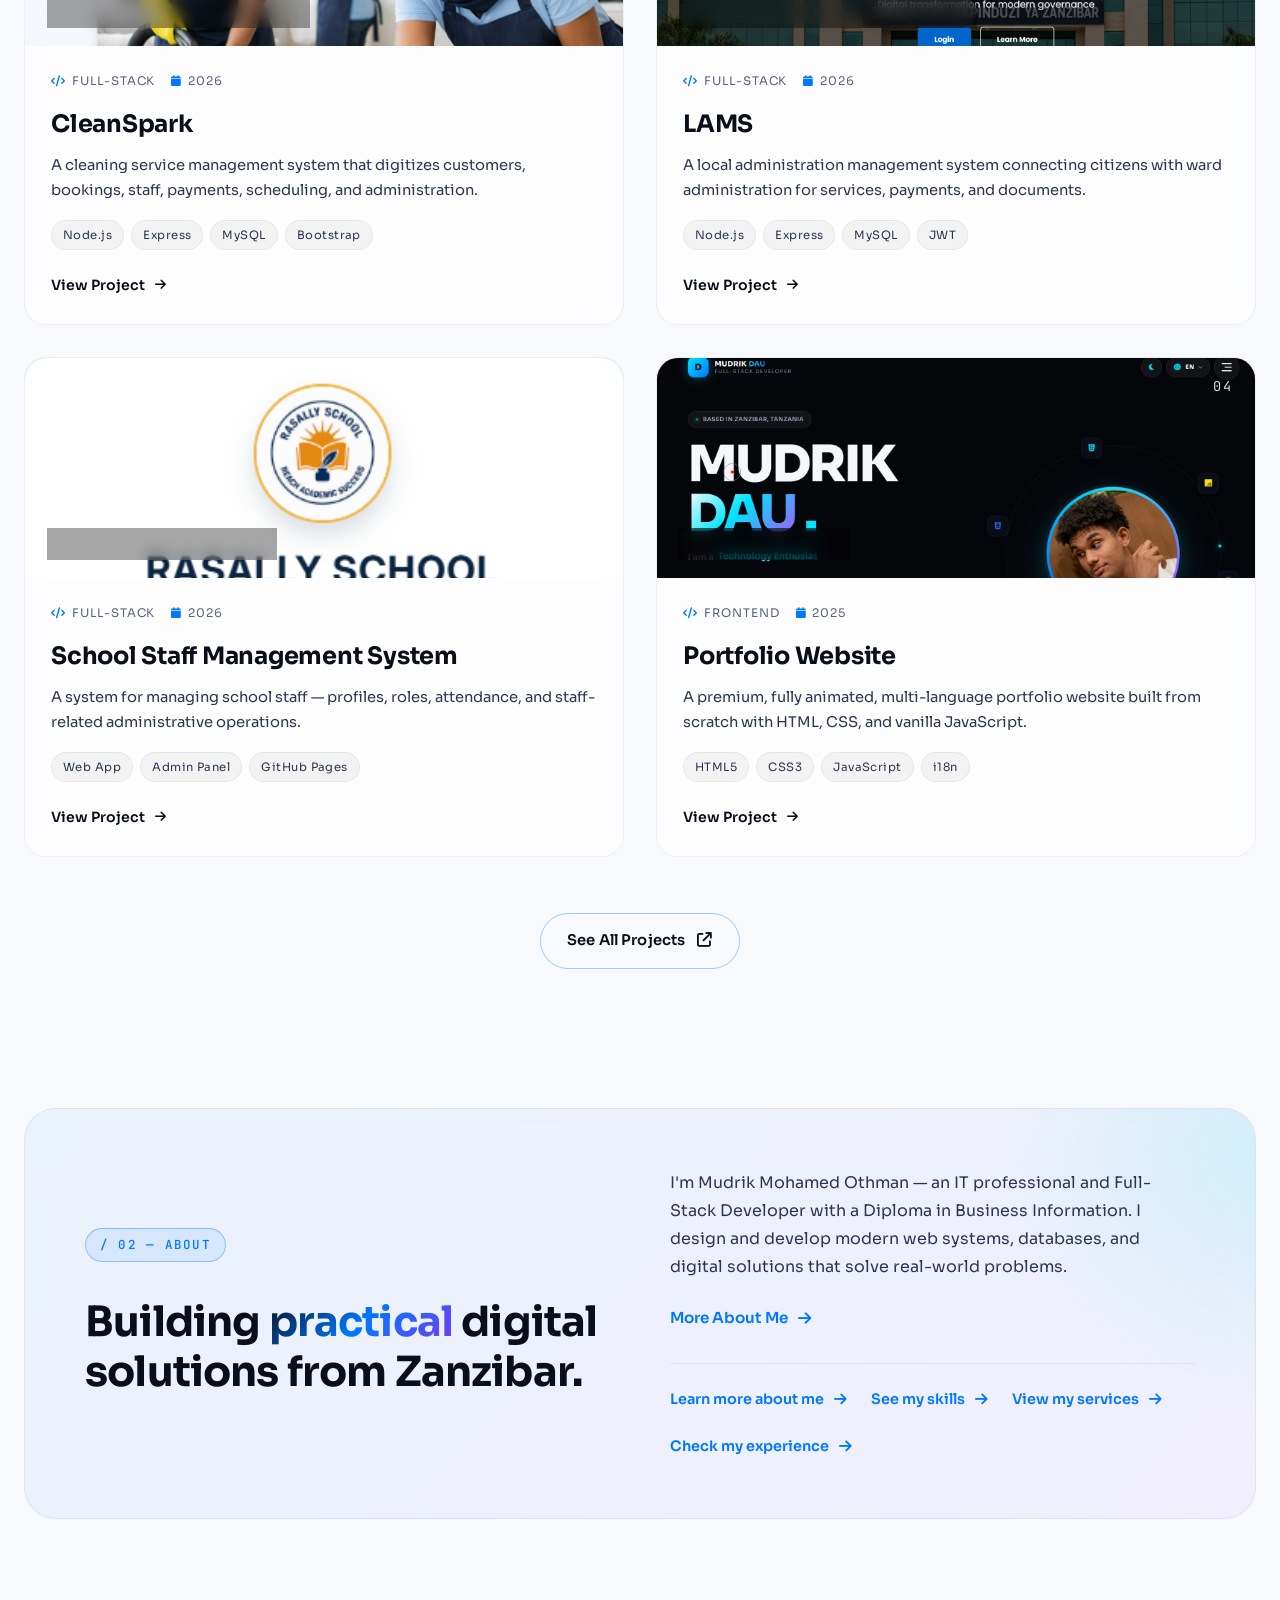
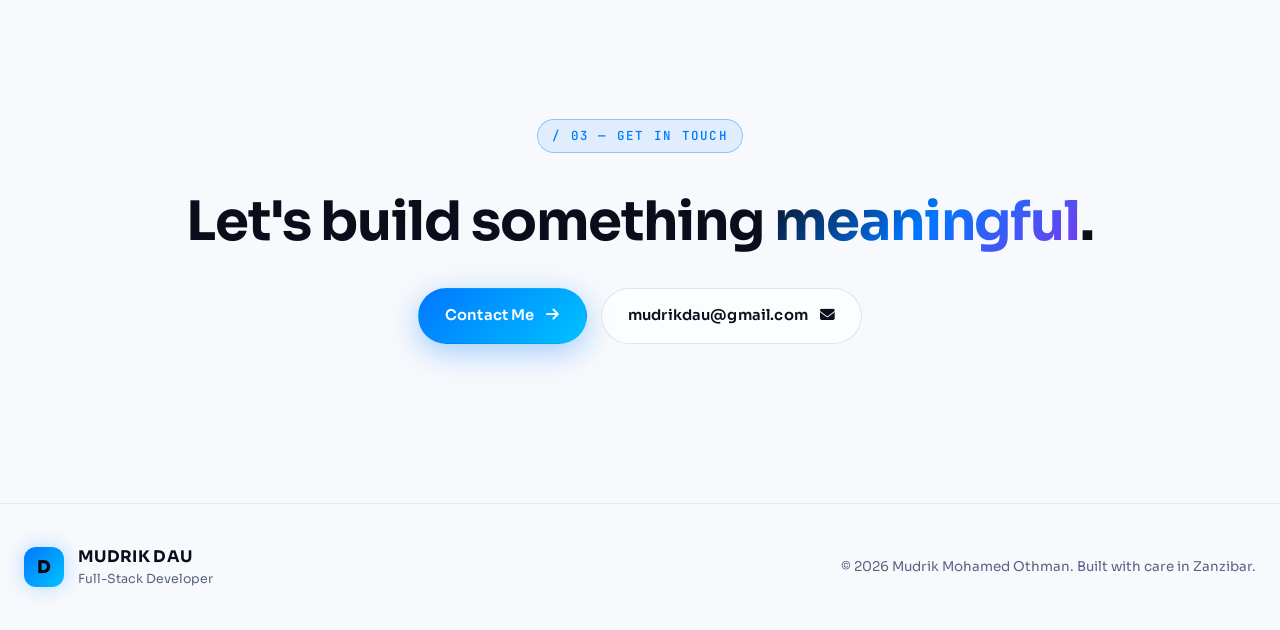
==== commit 9fc76f57: "updseo" ====
--- a/index.html
+++ b/index.html
@@ -15,6 +15,135 @@
     <meta name="google-site-verification" content="Kl6bfl6S_i57ZTX8EiIP8fBc_W517v7ePs8rP2gxTgo" />
 
     <title>Mudrik Dau | Full-Stack Developer in Zanzibar, Tanzania</title>
+
+    <!-- ===================================================
+         PHASE 5 — STRUCTURED DATA (JSON-LD)
+         Tells Google exactly who Mudrik Dau is
+         =================================================== -->
+
+    <!-- Person Schema — the core of your SEO identity -->
+    <script type="application/ld+json">
+    {
+      "@context": "https://schema.org",
+      "@type": "Person",
+      "@id": "https://mudrikdau.cc/#person",
+      "name": "Mudrik Mohamed Othman",
+      "alternateName": "Mudrik Dau",
+      "givenName": "Mudrik",
+      "familyName": "Othman",
+      "url": "https://mudrikdau.cc/",
+      "image": "https://mudrikdau.cc/assets/images/profile/profile.jpg",
+      "jobTitle": "Full-Stack Developer",
+      "description": "Full-Stack Developer and IT Professional from Zanzibar, Tanzania, creating practical digital solutions with modern web technologies.",
+      "email": "mailto:mudrikdau@gmail.com",
+      "telephone": "+255621662883",
+      "nationality": {
+        "@type": "Country",
+        "name": "Tanzania"
+      },
+      "address": {
+        "@type": "PostalAddress",
+        "addressLocality": "Maungani, Zanzibar",
+        "addressRegion": "Zanzibar",
+        "addressCountry": "TZ"
+      },
+      "birthDate": "2005-10-14",
+      "alumniOf": {
+        "@type": "CollegeOrUniversity",
+        "name": "Zanzibar University"
+      },
+      "knowsAbout": [
+        "Full-Stack Development",
+        "Web Development",
+        "Database Design",
+        "Node.js",
+        "Express.js",
+        "MySQL",
+        "JavaScript",
+        "HTML5",
+        "CSS3",
+        "REST APIs",
+        "Networking",
+        "Cybersecurity",
+        "IT Support",
+        "Information Systems"
+      ],
+      "knowsLanguage": [
+        { "@type": "Language", "name": "English" },
+        { "@type": "Language", "name": "Swahili" },
+        { "@type": "Language", "name": "Chinese" }
+      ],
+      "hasCredential": [
+        {
+          "@type": "EducationalOccupationalCredential",
+          "name": "Diploma in Business Information",
+          "credentialCategory": "Diploma",
+          "educationalLevel": "Diploma",
+          "recognizedBy": {
+            "@type": "CollegeOrUniversity",
+            "name": "Zanzibar University"
+          }
+        },
+        {
+          "@type": "EducationalOccupationalCredential",
+          "name": "HSK Level 2 Chinese Proficiency",
+          "credentialCategory": "Language Certificate"
+        },
+        {
+          "@type": "EducationalOccupationalCredential",
+          "name": "High Level English Certificate",
+          "credentialCategory": "Language Certificate"
+        }
+      ],
+      "sameAs": [
+        "https://github.com/mudrikdau-ux",
+        "https://www.linkedin.com/in/mudrik-dau",
+        "https://x.com/MudrikDau",
+        "https://www.instagram.com/youngw_04",
+        "https://www.threads.net/@youngw_04"
+      ],
+      "worksFor": {
+        "@type": "Organization",
+        "name": "Zan Drive Car Rental"
+      }
+    }
+    </script>
+
+    <!-- WebSite Schema — helps Google understand the site -->
+    <script type="application/ld+json">
+    {
+      "@context": "https://schema.org",
+      "@type": "WebSite",
+      "@id": "https://mudrikdau.cc/#website",
+      "url": "https://mudrikdau.cc/",
+      "name": "Mudrik Dau Portfolio",
+      "description": "Portfolio of Mudrik Dau — Full-Stack Developer from Zanzibar, Tanzania. Projects, skills, services, and contact.",
+      "inLanguage": "en",
+      "publisher": {
+        "@id": "https://mudrikdau.cc/#person"
+      },
+      "author": {
+        "@id": "https://mudrikdau.cc/#person"
+      }
+    }
+    </script>
+
+    <!-- ProfilePage Schema — tells Google this is a personal profile -->
+    <script type="application/ld+json">
+    {
+      "@context": "https://schema.org",
+      "@type": "ProfilePage",
+      "@id": "https://mudrikdau.cc/#profilepage",
+      "url": "https://mudrikdau.cc/",
+      "name": "Mudrik Dau — Full-Stack Developer",
+      "mainEntity": {
+        "@id": "https://mudrikdau.cc/#person"
+      },
+      "isPartOf": {
+        "@id": "https://mudrikdau.cc/#website"
+      }
+    }
+    </script>
 
     <!-- Open Graph (Facebook, LinkedIn, WhatsApp) -->
     <meta property="og:type" content="website" />
@@ -202,7 +331,7 @@
                         <a href="https://github.com/mudrikdau-ux" target="_blank" rel="noopener" aria-label="GitHub"><i class="fa-brands fa-github"></i></a>
                         <a href="https://www.linkedin.com/in/mudrik-dau" target="_blank" rel="noopener" aria-label="LinkedIn"><i class="fa-brands fa-linkedin-in"></i></a>
                         <a href="https://www.instagram.com/youngw_04" target="_blank" rel="noopener" aria-label="Instagram"><i class="fa-brands fa-instagram"></i></a>
-                        <a href="https://x.com/" target="_blank" rel="noopener" aria-label="X"><i class="fa-brands fa-x-twitter"></i></a>
+                        <a href="https://x.com/MudrikDau" target="_blank" rel="noopener" aria-label="X"><i class="fa-brands fa-x-twitter"></i></a>
                     </div>
                 </div>
             </div>
